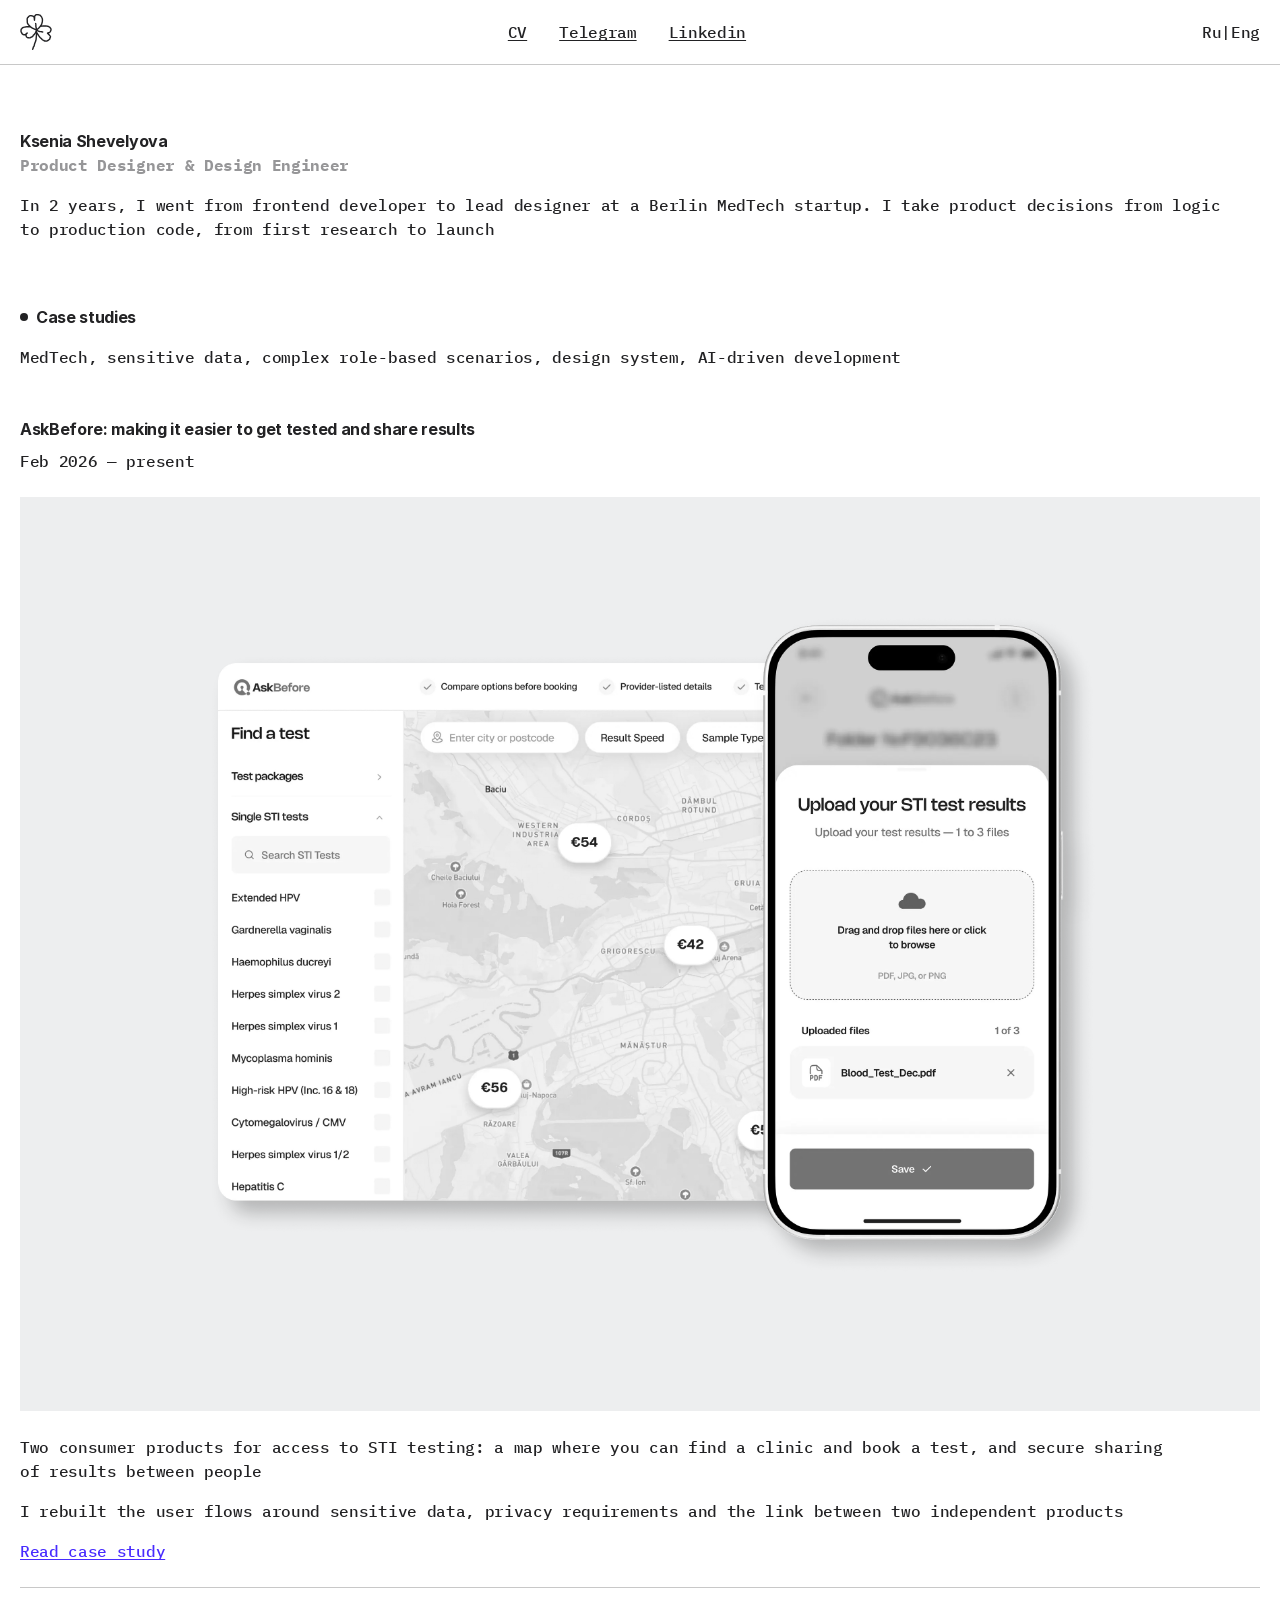
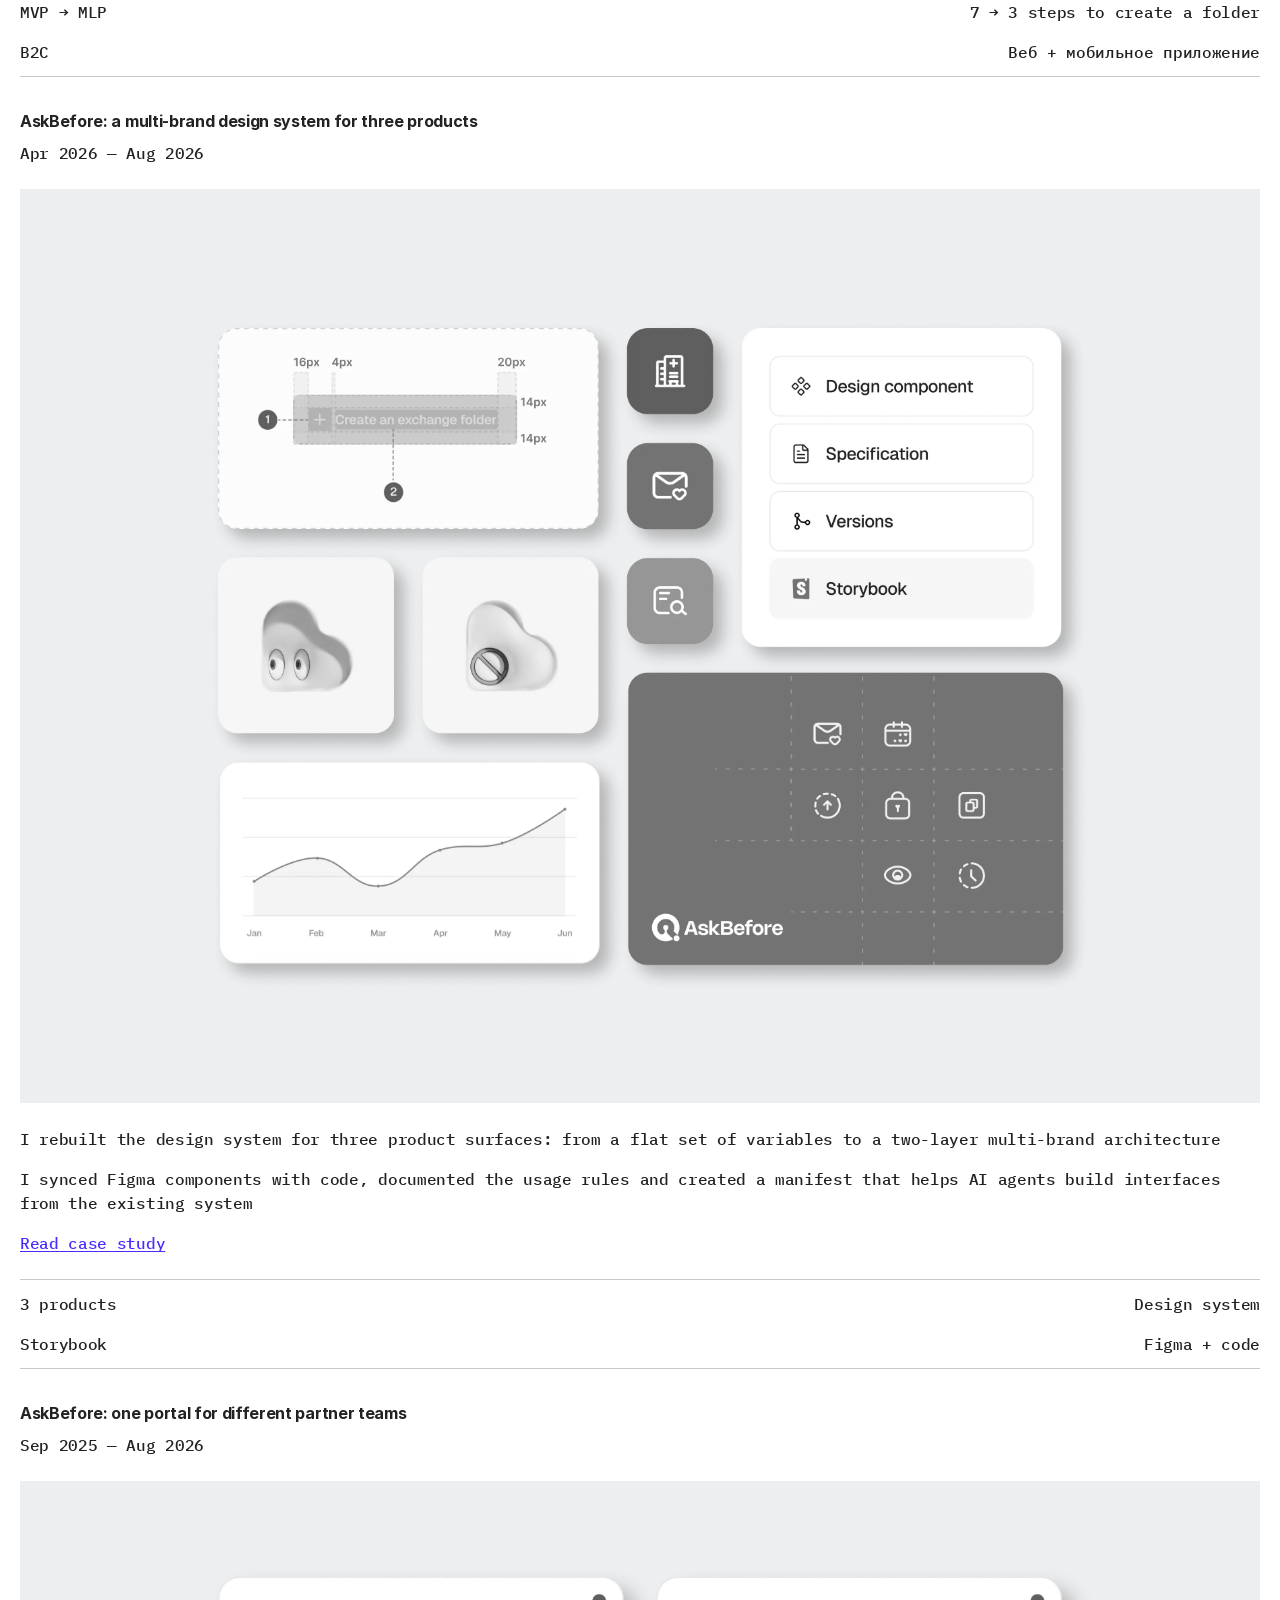
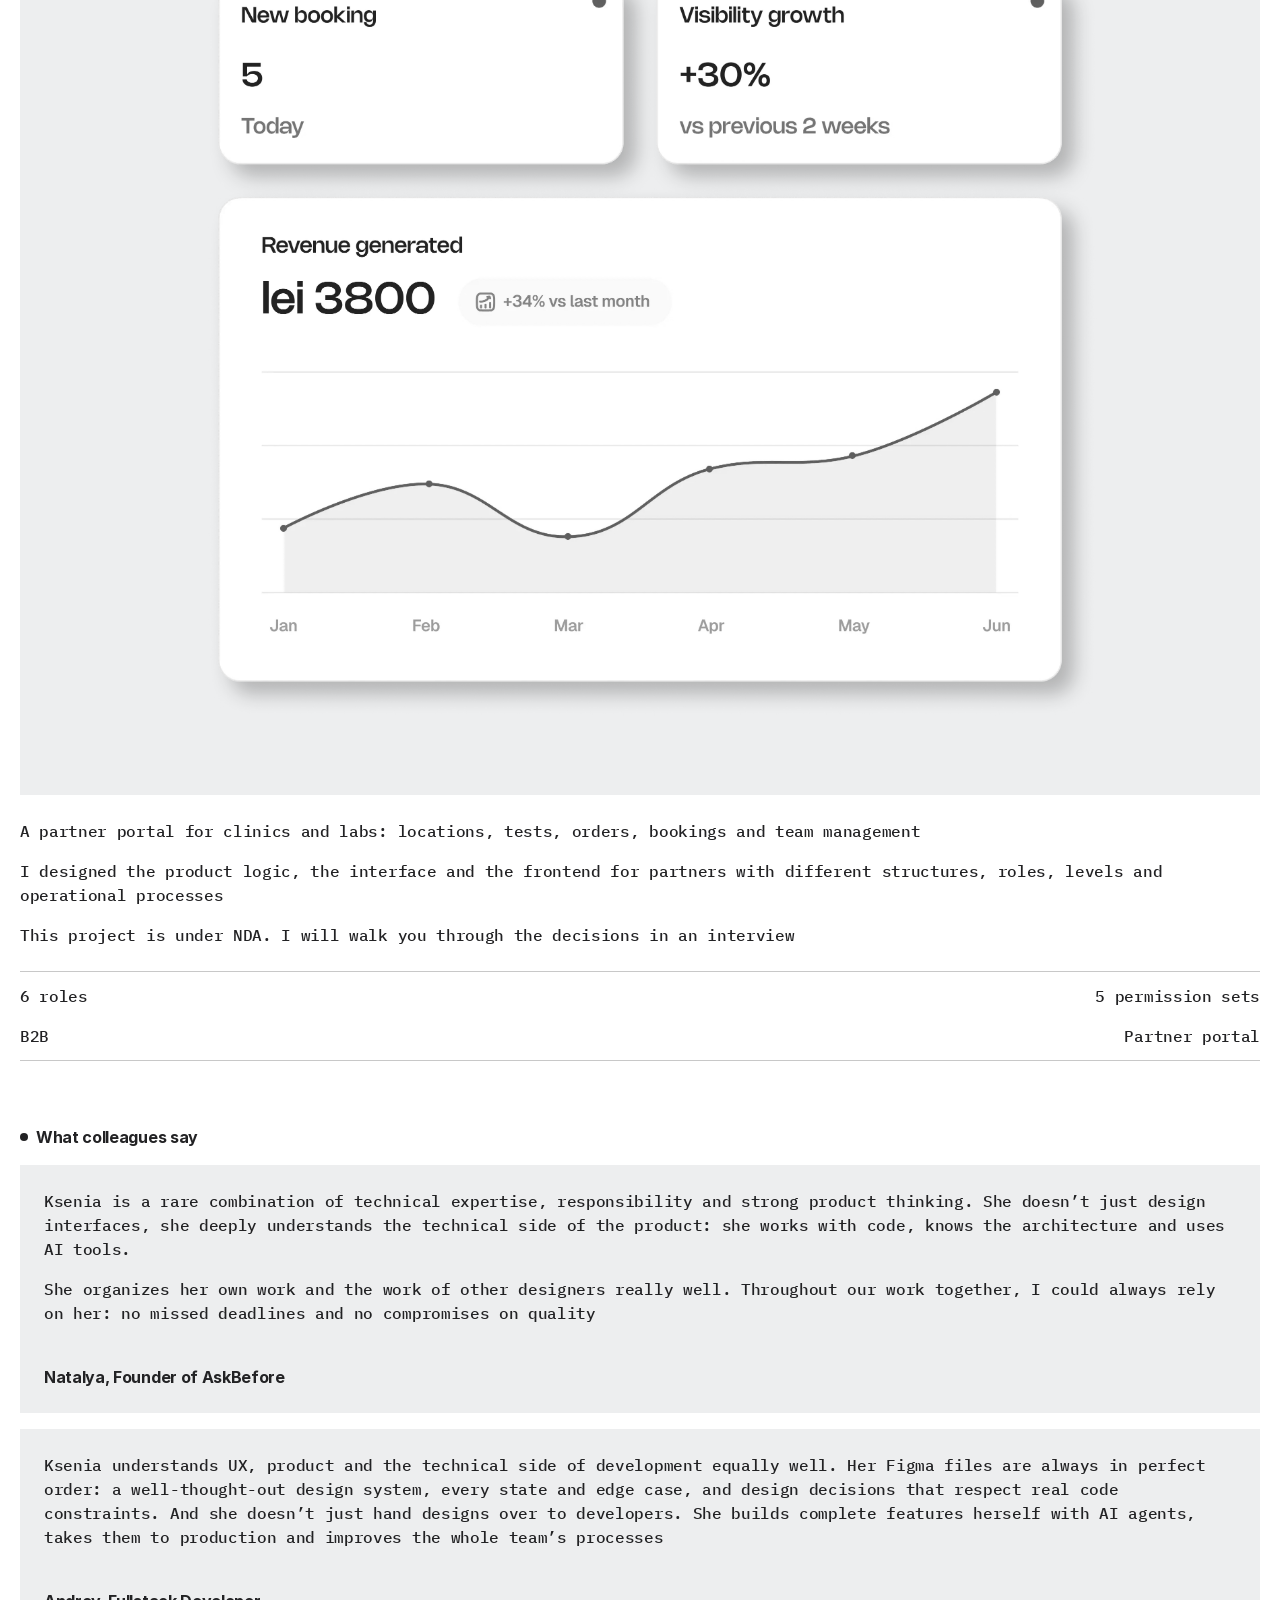
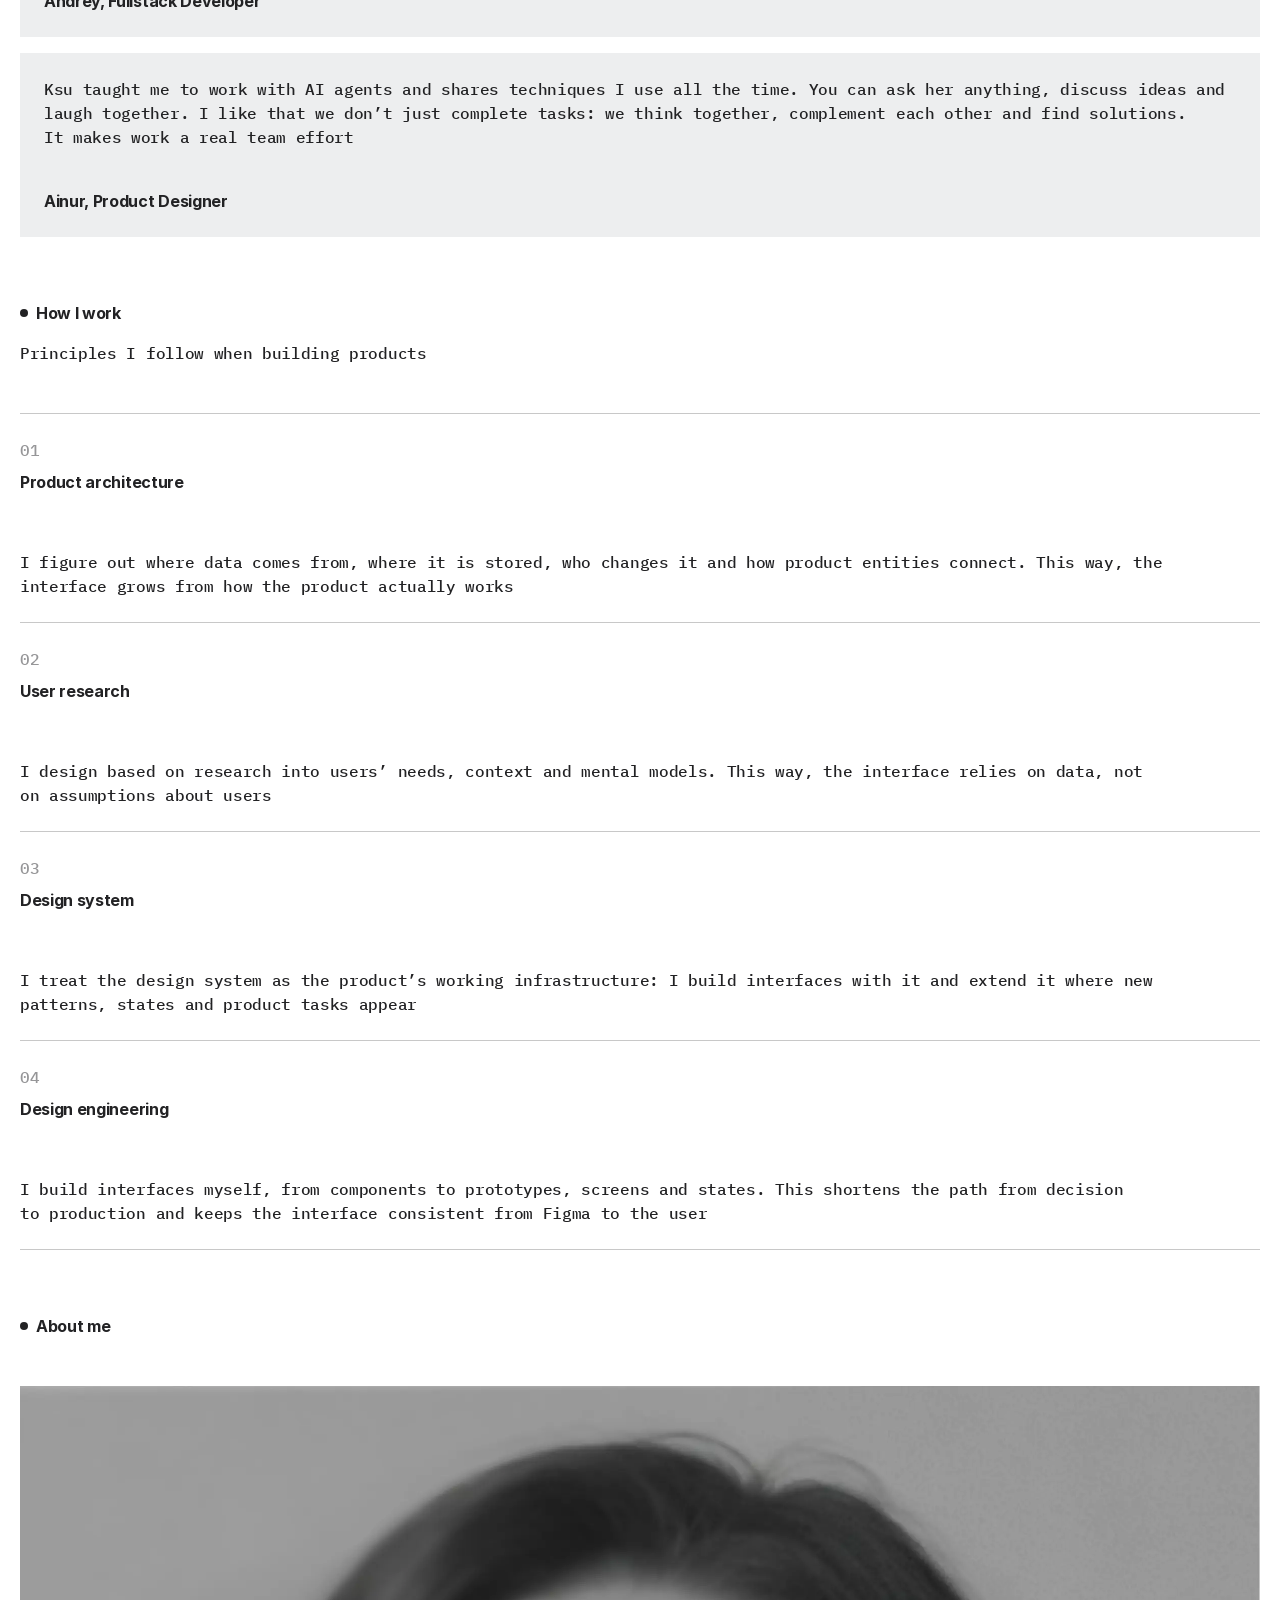
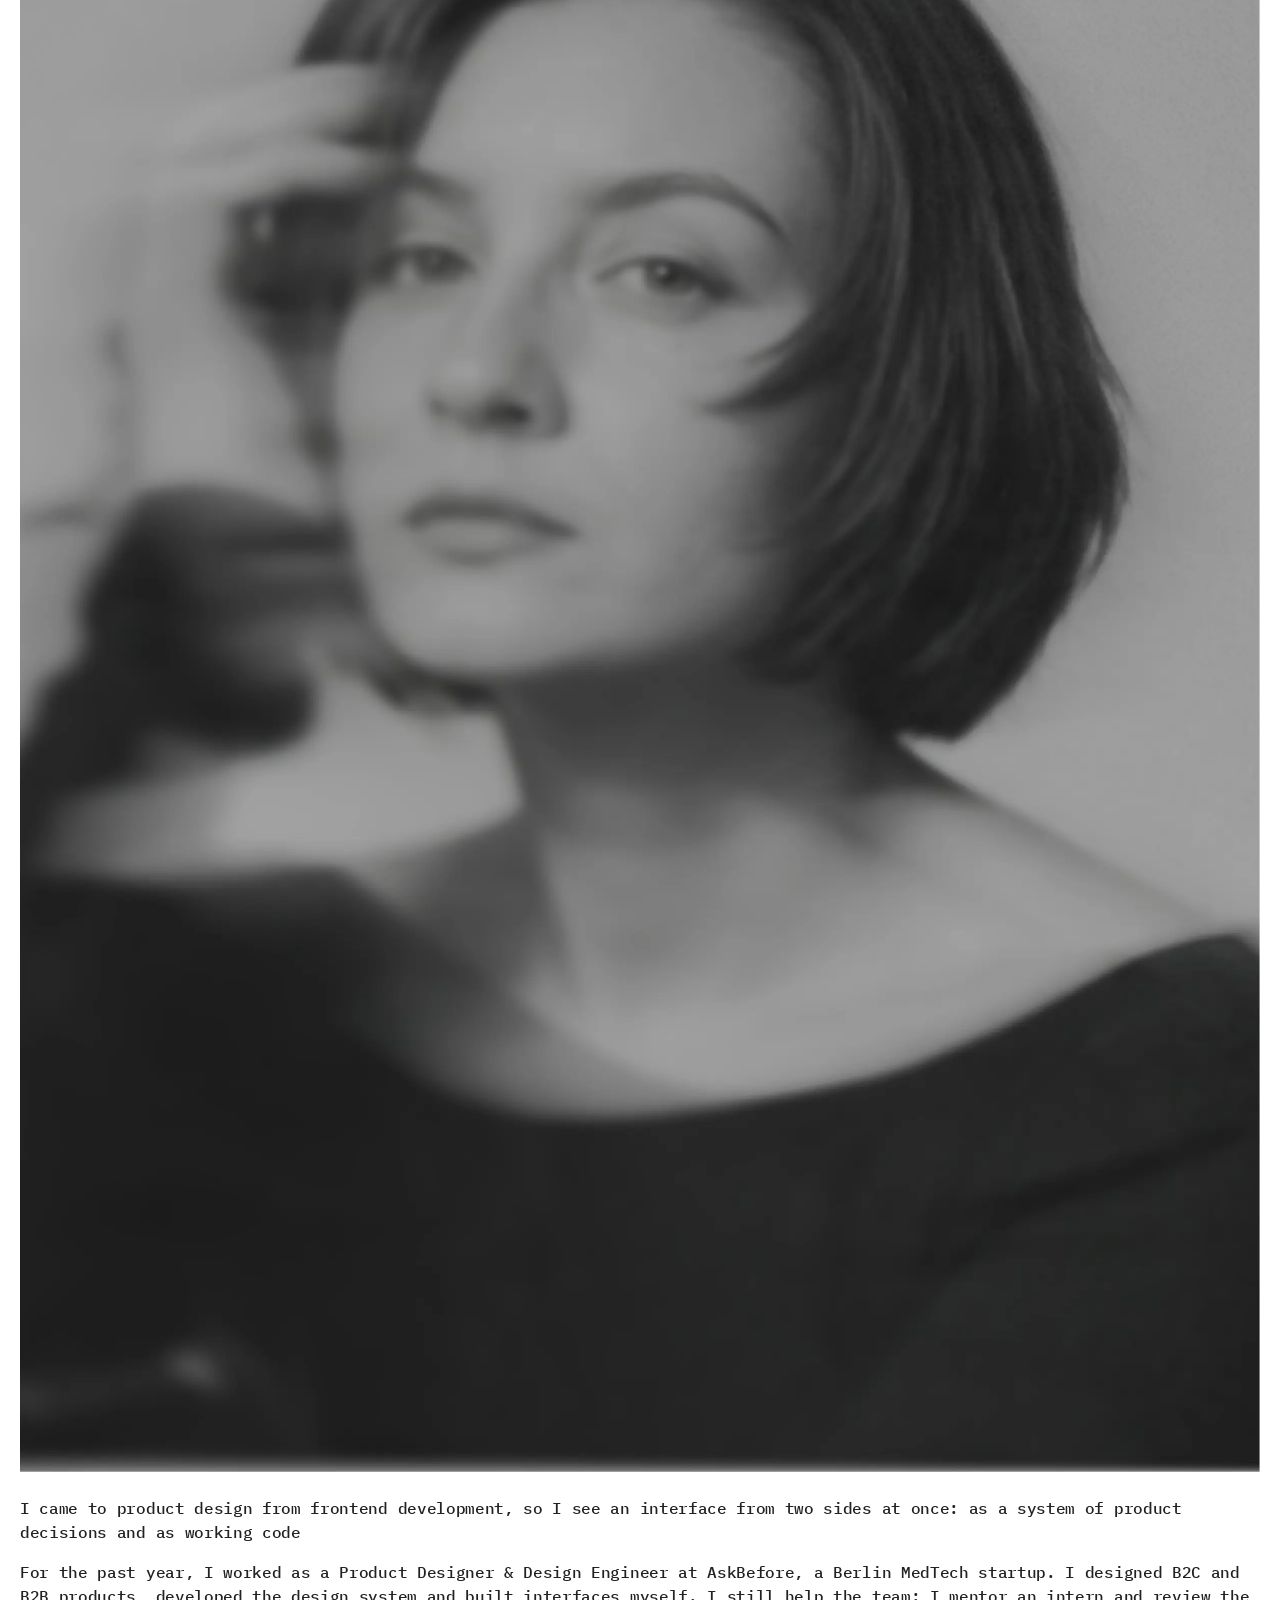
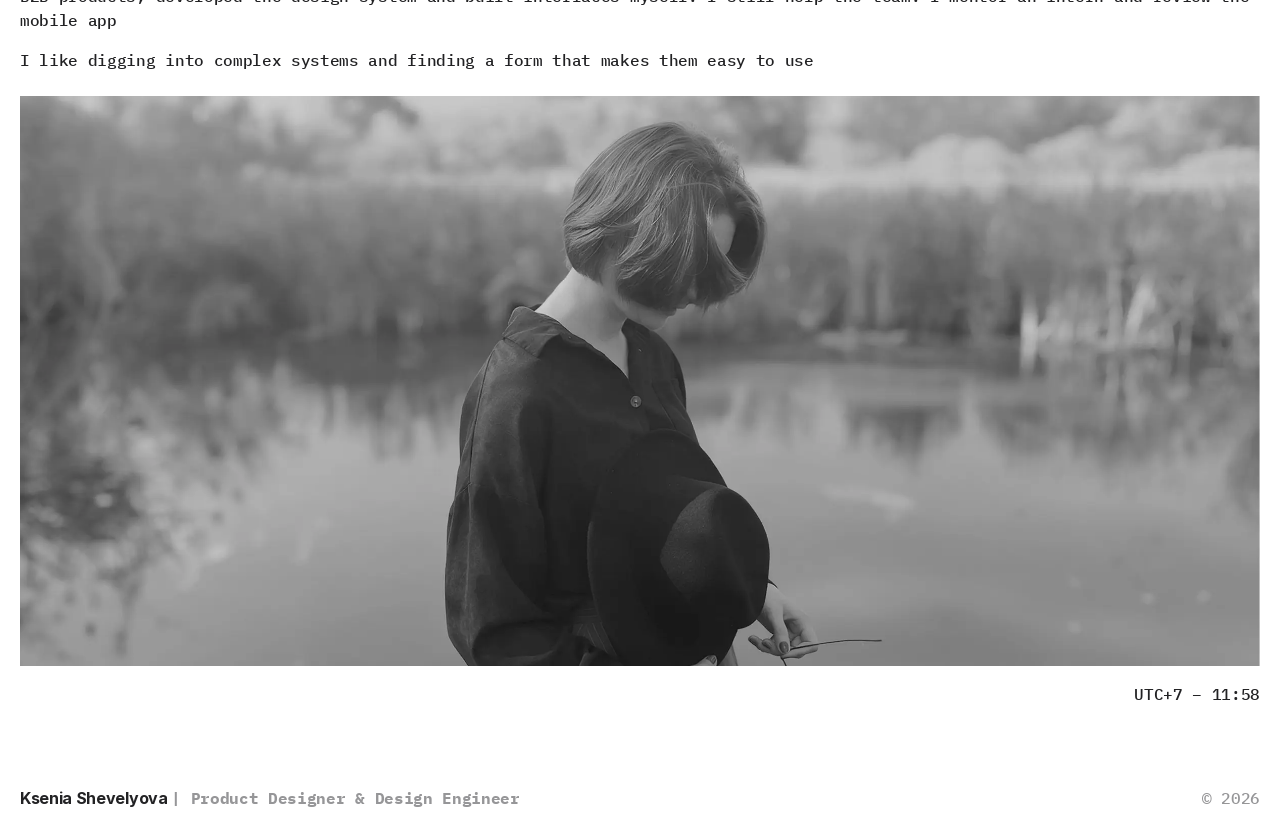
==== en/index.html @ d1203e71 "Clarify the exchange problem intro and update homepage titles and HMW figure. Co-authored-by: Cursor" ====
<!DOCTYPE html>
<html lang="en">
  <head>
    <meta charset="UTF-8" />
    <meta name="viewport" content="width=device-width, initial-scale=1.0" />
    <title>Ksenia Shevelyova — Product Designer</title>
    <meta
      name="description"
      content="Portfolio of Ksenia Shevelyova, Product Designer. MedTech, design systems, AI-driven development."
    />
    <link rel="alternate" hreflang="ru" href="https://eslichtne.github.io/portfolio/" />
    <link rel="alternate" hreflang="en" href="https://eslichtne.github.io/portfolio/en/" />
    <link rel="icon" href="../assets/favicon.ico" sizes="any" />
    <link rel="icon" href="../assets/favicon.svg" type="image/svg+xml" />
    <link rel="apple-touch-icon" href="../assets/apple-touch-icon.png" />
    <link
      rel="icon"
      href="../assets/icon-512.png"
      type="image/png"
      sizes="512x512"
    />
    <link
      rel="preload"
      href="../assets/fonts/ibm-medium.woff2"
      as="font"
      type="font/woff2"
      crossorigin
    />
    <link rel="stylesheet" href="../css/tokens.css" />
    <link rel="stylesheet" href="../css/reset.css" />
    <link rel="stylesheet" href="../css/typography.css" />
    <link rel="stylesheet" href="../css/main.css" />
    <!-- Microsoft Clarity -->
    <script type="text/javascript">
        (function(c,l,a,r,i,t,y){
            c[a]=c[a]||function(){(c[a].q=c[a].q||[]).push(arguments)};
            t=l.createElement(r);t.async=1;t.src="https://www.clarity.ms/tag/"+i;
            y=l.getElementsByTagName(r)[0];y.parentNode.insertBefore(t,y);
        })(window, document, "clarity", "script", "yzztn9lsdh");
    </script>
  </head>
  <body>
    <div class="page">
      <header class="header">
        <div class="limiter header__inner">
          <div class="header__brand">
            <a class="header__logo" href="./" aria-label="Home">
              <img src="../assets/images/logo.svg" width="32" height="40" alt="" />
            </a>
          </div>

          <nav class="header__nav" aria-label="Main navigation">
            <div class="header__links">
              <a class="link header__link" href="https://drive.google.com/file/d/1RFMoS6AXFGiBTUzmuPV4A-A30SHjbNmi/view?usp=sharing" target="_blank" rel="noopener noreferrer">CV</a>
              <a class="link header__link" href="https://t.me/EsLichtne" target="_blank" rel="noopener noreferrer">Telegram</a>
              <a class="link header__link" href="https://www.linkedin.com/in/eslichtne/" target="_blank" rel="noopener noreferrer">Linkedin</a>
            </div>
            <p class="text header__lang" aria-label="Language">
              <a href="../" hreflang="ru" lang="ru">Ru</a>|<span aria-current="true">Eng</span>
            </p>
          </nav>
        </div>
      </header>

      <div class="main">
        <main class="main__content">
          <section class="intro" aria-label="Introduction">
            <div class="intro__identity">
              <h1 class="heading intro__name">Ksenia Shevelyova</h1>
              <p class="subheading intro__role">
                Product Designer &amp;&nbsp;Design Engineer
              </p>
            </div>
            <p class="text intro__summary">
              In&nbsp;2&nbsp;years, I&nbsp;went from frontend developer
              to&nbsp;lead designer at&nbsp;a&nbsp;Berlin MedTech startup.
              I&nbsp;take product decisions from logic to&nbsp;production
              code, from first research to&nbsp;launch
            </p>
          </section>

          <section class="section" aria-labelledby="cases-heading">
            <div class="section-heading">
              <div class="section-heading__title">
                <span class="section-heading__dot" aria-hidden="true"></span>
                <h2 class="heading section-heading__label" id="cases-heading">
                  Case studies
                </h2>
              </div>
              <p class="text section-heading__desc">
                MedTech, sensitive data, complex role-based scenarios,
                design system, AI&#8209;driven development
              </p>
            </div>

            <div class="cases__list">
              <article class="case" data-case>
                <div class="case__heading">
                  <h3 class="heading case__title">
                    AskBefore: making it easier to&nbsp;get tested
                    and&nbsp;share results
                  </h3>
                  <p class="text case__date">Feb&nbsp;2026&nbsp;— present</p>
                </div>

                <div class="case__content">
                  <div class="case__description">
                    <p class="text">
                      Two consumer products for&nbsp;access to&nbsp;STI
                      testing: a&nbsp;map where you can find a&nbsp;clinic
                      and book a&nbsp;test, and secure sharing of&nbsp;results
                      between people
                    </p>
                    <p class="text">
                      I&nbsp;rebuilt the user flows around sensitive data,
                      privacy requirements and the link between two
                      independent products
                    </p>
                  </div>
                  <a class="link case__more" href="cases/b2c"
                    >Read case study</a
                  >
                </div>

                <a
                  class="case__cover"
                  data-case-cover
                  href="cases/b2c"
                  aria-label="AskBefore: making it easier to get tested and share results"
                >
                  <img
                    src="../assets/images/cases/b2c/cover.webp"
                    alt="Covers of AskBefore consumer products: clinic map and results sharing"
                    width="923"
                    height="680"
                  />
                </a>

                <div class="case__meta">
                  <p class="text">MVP →&nbsp;MLP</p>
                  <p class="text">7&nbsp;→&nbsp;3 steps to create a folder</p>
                  <div class="case__meta-end">
                    <p class="text">B2C</p>
                    <p class="text">Веб + мобильное приложение</p>
                  </div>
                </div>
              </article>

              <article class="case" data-case>
                <div class="case__heading">
                  <h3 class="heading case__title">
                    AskBefore: a&nbsp;multi-brand design system for&nbsp;three
                    products
                  </h3>
                  <p class="text case__date">Apr&nbsp;2026&nbsp;— Aug&nbsp;2026</p>
                </div>

                <div class="case__content">
                  <div class="case__description">
                    <p class="text">
                      I&nbsp;rebuilt the design system for&nbsp;three product
                      surfaces: from a&nbsp;flat set of&nbsp;variables
                      to&nbsp;a&nbsp;two-layer multi-brand architecture
                    </p>
                    <p class="text">
                      I&nbsp;synced Figma components with code, documented
                      the usage rules and created a&nbsp;manifest that helps
                      AI agents build interfaces from the existing system
                    </p>
                  </div>
                  <a class="link case__more" href="cases/ds"
                    >Read case study</a
                  >
                </div>

                <a
                  class="case__cover"
                  data-case-cover
                  href="cases/ds"
                  aria-label="AskBefore: a multi-brand design system for three products"
                >
                  <img
                    src="../assets/images/cases/ds/cover.webp"
                    alt="Collage of components from the AskBefore multi-brand design system"
                    width="923"
                    height="680"
                  />
                </a>

                <div class="case__meta">
                  <p class="text">3&nbsp;products</p>
                  <p class="text">Design system</p>
                  <div class="case__meta-end">
                    <p class="text">Storybook</p>
                    <p class="text">Figma + code</p>
                  </div>
                </div>
              </article>

              <article class="case" data-case>
                <div class="case__heading">
                  <h3 class="heading case__title">
                    AskBefore: one portal for&nbsp;different partner teams
                  </h3>
                  <p class="text case__date">Sep&nbsp;2025&nbsp;— Aug&nbsp;2026</p>
                </div>

                <div class="case__content">
                  <div class="case__description">
                    <p class="text">
                      A&nbsp;partner portal for&nbsp;clinics and labs:
                      locations, tests, orders, bookings and team management
                    </p>
                    <p class="text">
                      I&nbsp;designed the product logic, the interface
                      and the frontend for&nbsp;partners with different
                      structures, roles, levels and operational processes
                    </p>
                    <p class="text">
                      This project is under NDA. I&nbsp;will walk you through
                      the decisions in&nbsp;an&nbsp;interview
                    </p>
                  </div>
                </div>

                <div class="case__cover case__cover--static" data-case-cover>
                  <img
                    src="../assets/images/cases/b2b/cover.webp"
                    alt="AskBefore partner portal interfaces"
                    width="923"
                    height="680"
                  />
                </div>

                <div class="case__meta">
                  <p class="text">6&nbsp;roles</p>
                  <p class="text">5&nbsp;permission sets</p>
                  <div class="case__meta-end">
                    <p class="text">B2B</p>
                    <p class="text">Partner portal</p>
                  </div>
                </div>
              </article>
            </div>
          </section>

          <section class="section" aria-labelledby="testimonials-heading">
            <div class="testimonials">
              <div class="section-heading__title--solo testimonials__title">
                <span class="section-heading__dot" aria-hidden="true"></span>
                <h2
                  class="heading section-heading__label"
                  id="testimonials-heading"
                >
                  What colleagues say
                </h2>
              </div>

              <div class="testimonials__list">
                <blockquote class="testimonial">
                  <div class="testimonial__quotes">
                    <p class="text">
                      Ksenia is&nbsp;a&nbsp;rare combination of&nbsp;technical
                      expertise, responsibility and strong product thinking.
                      She doesn’t just design interfaces, she deeply
                      understands the technical side of&nbsp;the product:
                      she works with code, knows the architecture and uses
                      AI tools.
                    </p>
                    <p class="text">
                      She organizes her own work and the work of&nbsp;other
                      designers really well. Throughout our work together,
                      I&nbsp;could always rely on&nbsp;her: no&nbsp;missed
                      deadlines and no&nbsp;compromises on&nbsp;quality
                    </p>
                  </div>
                  <footer class="heading testimonial__author">
                    Natalya, Founder of&nbsp;AskBefore
                  </footer>
                </blockquote>

                <blockquote class="testimonial">
                  <p class="text testimonial__quote">
                    Ksenia understands UX, product and the technical side
                    of&nbsp;development equally well. Her Figma files are always
                    in&nbsp;perfect order: a&nbsp;well-thought-out design
                    system, every state and edge case, and design decisions
                    that respect real code constraints. And she doesn’t just
                    hand designs over to&nbsp;developers. She builds complete
                    features herself with AI agents, takes them
                    to&nbsp;production and improves the whole team’s processes
                  </p>
                  <footer class="heading testimonial__author">
                    Andrey, Fullstack Developer
                  </footer>
                </blockquote>

                <blockquote class="testimonial">
                  <p class="text testimonial__quote">
                    Ksu taught me to&nbsp;work with AI agents and shares
                    techniques I&nbsp;use all the time. You can ask her
                    anything, discuss ideas and laugh together. I&nbsp;like
                    that we&nbsp;don’t just complete tasks: we&nbsp;think
                    together, complement each other and find solutions.
                    It&nbsp;makes work a&nbsp;real team effort
                  </p>
                  <footer class="heading testimonial__author">
                    Ainur, Product Designer
                  </footer>
                </blockquote>
              </div>
            </div>
          </section>

          <section class="section" aria-labelledby="principles-heading">
            <div class="section-heading">
              <div class="section-heading__title">
                <span class="section-heading__dot" aria-hidden="true"></span>
                <h2
                  class="heading section-heading__label"
                  id="principles-heading"
                >
                  How I&nbsp;work
                </h2>
              </div>
              <p class="text section-heading__desc">
                Principles I&nbsp;follow when building products
              </p>
            </div>

            <div class="principles__grid">
              <article class="principle principle--architecture">
                <div class="principle__header">
                  <p class="text principle__index">01</p>
                  <h3 class="heading principle__title">Product architecture</h3>
                </div>
                <p class="text principle__text">
                  I&nbsp;figure out where data comes from, where it&nbsp;is
                  stored, who changes it and how product entities connect.
                  This way, the interface grows from how the product
                  actually works
                </p>
              </article>

              <article class="principle principle--user-research">
                <div class="principle__header">
                  <p class="text principle__index">02</p>
                  <h3 class="heading principle__title">User research</h3>
                </div>
                <p class="text principle__text">
                  I&nbsp;design based on&nbsp;research into users’ needs,
                  context and mental models. This way, the interface relies
                  on&nbsp;data, not on&nbsp;assumptions about users
                </p>
              </article>

              <article class="principle principle--design-system">
                <div class="principle__header">
                  <p class="text principle__index">03</p>
                  <h3 class="heading principle__title">Design system</h3>
                </div>
                <p class="text principle__text">
                  I&nbsp;treat the design system as&nbsp;the product’s working
                  infrastructure: I&nbsp;build interfaces with&nbsp;it
                  and extend it&nbsp;where new patterns, states and product
                  tasks appear
                </p>
              </article>

              <article class="principle principle--engineering">
                <div class="principle__header">
                  <p class="text principle__index">04</p>
                  <h3 class="heading principle__title">Design engineering</h3>
                </div>
                <p class="text principle__text">
                  I&nbsp;build interfaces myself, from components
                  to&nbsp;prototypes, screens and states. This shortens
                  the path from decision to&nbsp;production and keeps
                  the interface consistent from Figma to&nbsp;the user
                </p>
              </article>
            </div>
          </section>

          <section class="section" aria-labelledby="about-heading">
            <div class="section-heading__title--solo">
              <span class="section-heading__dot" aria-hidden="true"></span>
              <h2 class="heading section-heading__label" id="about-heading">
                About me
              </h2>
            </div>

            <div class="about__layout">
              <div class="about__photo-portrait">
                <img
                  src="../assets/images/photo-1.webp"
                  alt="Portrait of Ksenia Shevelyova"
                  width="456"
                  height="620"
                />
              </div>

              <div class="about__bio">
                <p class="text">
                  I&nbsp;came to&nbsp;product design from frontend
                  development, so&nbsp;I&nbsp;see an&nbsp;interface from two
                  sides at&nbsp;once: as&nbsp;a&nbsp;system of&nbsp;product
                  decisions and as&nbsp;working code
                </p>
                <p class="text">
                  For the past year, I&nbsp;worked as&nbsp;a&nbsp;Product
                  Designer &amp; Design Engineer at&nbsp;AskBefore,
                  a&nbsp;Berlin MedTech startup. I&nbsp;designed B2C and B2B
                  products, developed the design system and built interfaces
                  myself. I&nbsp;still help the team: I&nbsp;mentor an&nbsp;intern
                  and review the mobile app
                </p>
                <p class="text">
                  I&nbsp;like digging into complex systems and finding a&nbsp;form
                  that makes them easy to&nbsp;use
                </p>
              </div>

              <div class="about__aside">
                <div class="about__photo-landscape">
                  <img
                    src="../assets/images/photo-2.webp"
                    alt="Landscape: water and trees"
                    width="452"
                    height="208"
                  />
                </div>
                <p class="text about__time" data-local-time>
                  UTC+7 – <span data-local-time-value>--</span>
                </p>
              </div>
            </div>
          </section>
        </main>

        <footer class="footer">
          <p class="heading footer__credit">
            Ksenia Shevelyova
            <span class="subheading footer__role"
              >| Product Designer &amp;&nbsp;Design Engineer</span
            >
          </p>
          <p class="text footer__copy">© 2026</p>
        </footer>
      </div>
    </div>

    <script src="../js/main.js"></script>
  </body>
</html>
---- css/tokens.css ----
:root {
  /* Colors */
  --bg-0: #ffffff;
  --bg-100: #edeeef;
  --border: #c8c8c8;
  --fg-text: #222224;
  --fg-subtext: #969698;
  --fg-primary: #482cff;

  /* Font families */
  --font-sans: "Inter", -apple-system, BlinkMacSystemFont, "Segoe UI",
    "Helvetica Neue", sans-serif;
  --font-mono: "IBM Plex Mono", ui-monospace, monospace;

  /* Layout */
  --page-max: 1920px;
  --page-pad: 24px;
  --grid-gap: 16px;
  --section-gap: 96px;
  --block-gap: 48px;
  --page-stack-gap: 80px;
  --header-height: 65px;
}
---- css/typography.css ----
@font-face {
  font-family: "IBM Plex Mono";
  font-weight: 500;
  font-style: normal;
  font-display: swap;
  src: url("../assets/fonts/ibm-medium.woff2") format("woff2");
}

@font-face {
  font-family: "IBM Plex Mono";
  font-weight: 700;
  font-style: normal;
  font-display: swap;
  src: url("../assets/fonts/ibm-bold.woff2") format("woff2");
}

@font-face {
  font-family: "Inter";
  font-weight: 700;
  font-style: normal;
  font-display: swap;
  src: url("../assets/fonts/inter-bold.woff2") format("woff2");
}

/* Text styles from Figma: Typography (286:7054) */

.heading {
  font-family: var(--font-sans);
  font-weight: 700;
  font-size: 16px;
  line-height: 24px;
  letter-spacing: -0.02em;
  text-wrap: balance;
}

.subheading {
  font-family: var(--font-mono);
  font-weight: 700;
  font-size: 16px;
  line-height: 24px;
  letter-spacing: -0.02em;
  text-wrap: balance;
}

.text {
  font-family: var(--font-mono);
  font-weight: 500;
  font-size: 16px;
  line-height: 24px;
  letter-spacing: -0.02em;
  text-wrap: pretty;
}

.link {
  font-family: var(--font-mono);
  font-weight: 500;
  font-size: 16px;
  line-height: 24px;
  letter-spacing: -0.02em;
  text-decoration: underline;
  text-underline-position: from-font;
  text-decoration-skip-ink: none;
  text-wrap: pretty;
}

.number {
  font-family: var(--font-sans);
  font-weight: 700;
  font-size: 48px;
  line-height: 56px;
  letter-spacing: -0.02em;
  text-wrap: balance;
}
---- css/main.css ----
body {
  font-family: var(--font-mono);
  font-weight: 500;
  font-size: 16px;
  line-height: 24px;
  letter-spacing: -0.02em;
  color: var(--fg-text);
  background: var(--bg-0);
}

.page {
  display: flex;
  flex-direction: column;
  align-items: center;
  gap: var(--page-stack-gap);
  overflow: clip;
  min-width: 1336px;
  padding-top: calc(var(--header-height) + var(--page-stack-gap));
}

.limiter {
  display: grid;
  grid-template-columns: repeat(3, minmax(0, 1fr));
  column-gap: var(--grid-gap);
  row-gap: var(--grid-gap);
  width: 100%;
  max-width: var(--page-max);
  min-width: 0;
  margin-inline: auto;
  padding-inline: var(--page-pad);
}

/* —— Header —— */

.header {
  position: fixed;
  top: 0;
  left: 0;
  z-index: 100;
  width: 100%;
  background: var(--bg-0);
  border-bottom: 1px solid var(--border);
}

.header__inner {
  padding-block: 12px;
  align-items: start;
}

.header__brand {
  display: flex;
  align-items: center;
  grid-column: 1;
}

.header__logo {
  width: 32px;
  height: 40px;
}

.header__logo img {
  width: 32px;
  height: 40px;
}

.header__nav {
  grid-column: 2 / span 2;
  display: flex;
  align-items: center;
  justify-content: space-between;
  height: 40px;
}

.header__links {
  display: flex;
  align-items: center;
  gap: 144px;
}

.header__lang {
  white-space: nowrap;
}

.link:hover,
.header__logo:hover,
.header__lang a:hover,
.case-toc__item:hover {
  opacity: 0.7;
}

/* —— Main —— */

.main {
  display: flex;
  flex-direction: column;
  align-items: center;
  width: 100%;
  max-width: var(--page-max);
  gap: var(--section-gap);
}

.main__content {
  display: flex;
  flex-direction: column;
  align-items: center;
  width: 100%;
  gap: var(--section-gap);
  padding-inline: var(--page-pad);
}

.section {
  display: flex;
  flex-direction: column;
  width: 100%;
  gap: var(--block-gap);
}

/* —— Intro —— */

.intro {
  display: grid;
  grid-template-columns: repeat(3, minmax(0, 1fr));
  column-gap: var(--grid-gap);
  width: 100%;
}

.intro__identity {
  display: flex;
  flex-direction: column;
  grid-column: 1;
}

.intro__role {
  color: var(--fg-subtext);
}

.intro__summary {
  grid-column: 2 / span 2;
}

/* —— Section headings —— */

.section-heading {
  display: grid;
  grid-template-columns: repeat(3, minmax(0, 1fr));
  column-gap: var(--grid-gap);
  width: 100%;
  align-items: start;
}

.section-heading__title {
  display: flex;
  align-items: center;
  gap: 8px;
  grid-column: 1;
}

.section-heading__title--solo {
  display: flex;
  align-items: center;
  gap: 8px;
}

.section-heading__dot {
  flex-shrink: 0;
  width: 8px;
  height: 8px;
  border-radius: 9999px;
  background: var(--fg-text);
}

.section-heading__label {
  white-space: nowrap;
}

.section-heading__desc {
  grid-column: 2 / span 2;
}

/* —— Cases —— */

.cases__list {
  display: flex;
  flex-direction: column;
  gap: var(--grid-gap);
  width: 100%;
}

.case {
  position: relative;
  display: grid;
  grid-template-columns: repeat(3, minmax(0, 1fr));
  grid-template-rows: auto auto auto;
  column-gap: var(--grid-gap);
  row-gap: var(--grid-gap);
  width: 100%;
}

.case__heading {
  grid-column: 2 / span 2;
  grid-row: 1;
  display: flex;
  align-items: center;
  justify-content: space-between;
  gap: var(--grid-gap);
  white-space: nowrap;
}

.case__date {
  flex-shrink: 0;
}

.case__content {
  grid-column: 1;
  grid-row: 2;
  display: flex;
  flex-direction: column;
  gap: 32px;
  align-self: start;
  position: sticky;
  top: calc(var(--header-height) + 24px);
  margin-bottom: 66px;
}

.case__description {
  display: flex;
  flex-direction: column;
  gap: var(--grid-gap);
}

.case__more {
  color: var(--fg-primary);
  align-self: start;
}

.case__cover {
  grid-column: 2 / span 2;
  grid-row: 2;
  position: relative;
  aspect-ratio: 922.67 / 680;
  overflow: clip;
  background: var(--bg-100);
}

.case__cover--static {
  cursor: default;
}

.case__cover:hover {
  opacity: 1;
}

.case__cover img {
  position: absolute;
  inset: 0;
  width: 100%;
  height: 100%;
  object-fit: cover;
  pointer-events: none;
  filter: grayscale(1);
  transition: filter 0.45s ease;
}

.case__cover:hover img,
.case.is-in-view .case__cover img {
  filter: grayscale(0);
}

.case__meta {
  grid-column: 1 / span 3;
  grid-row: 3;
  display: grid;
  grid-template-columns: repeat(3, minmax(0, 1fr));
  column-gap: var(--grid-gap);
  padding-block: 12px;
  border-top: 1px solid var(--border);
  border-bottom: 1px solid var(--border);
}

.case__meta-end {
  display: flex;
  align-items: center;
  justify-content: space-between;
  gap: var(--grid-gap);
  white-space: nowrap;
}

/* —— Principles —— */

.principles__grid {
  display: grid;
  grid-template-columns: repeat(3, minmax(0, 1fr));
  grid-template-rows: repeat(2, minmax(0, 1fr));
  width: 100%;
  height: 560px;
  overflow: clip;
  /* Lines live on the grid once (Figma center-stroke analog) */
  background-image:
    linear-gradient(
      to bottom,
      transparent calc(50% - 0.5px),
      var(--border) calc(50% - 0.5px),
      var(--border) calc(50% + 0.5px),
      transparent calc(50% + 0.5px)
    ),
    linear-gradient(
      to right,
      transparent calc(100% / 3 - 0.5px),
      var(--border) calc(100% / 3 - 0.5px),
      var(--border) calc(100% / 3 + 0.5px),
      transparent calc(100% / 3 + 0.5px)
    ),
    linear-gradient(
      to right,
      transparent calc(200% / 3 - 0.5px),
      var(--border) calc(200% / 3 - 0.5px),
      var(--border) calc(200% / 3 + 0.5px),
      transparent calc(200% / 3 + 0.5px)
    );
}

.principle {
  display: flex;
  flex-direction: column;
  gap: 56px;
  padding-block: 24px;
}

.principle__header {
  display: flex;
  flex-direction: column;
  gap: 8px;
  white-space: nowrap;
}

.principle__index {
  color: var(--fg-subtext);
}

.principle--architecture {
  grid-column: 1;
  grid-row: 1;
  padding-right: 24px;
}

.principle--user-research {
  grid-column: 3;
  grid-row: 1;
  padding-left: 24px;
}

.principle--design-system {
  grid-column: 2;
  grid-row: 2;
  padding: 24px;
}

.principle--engineering {
  grid-column: 3;
  grid-row: 2;
  padding-left: 24px;
}

/* —— Testimonials —— */

.testimonials {
  display: grid;
  grid-template-columns: repeat(3, minmax(0, 1fr));
  column-gap: var(--grid-gap);
  align-items: start;
  width: 100%;
}

.testimonials__title {
  grid-column: 1;
}

.testimonials__list {
  grid-column: 2 / span 2;
  display: grid;
  grid-template-columns: repeat(2, minmax(0, 1fr));
  gap: var(--grid-gap);
}

.testimonial {
  display: flex;
  flex-direction: column;
  gap: 40px;
  margin: 0;
  padding: 24px;
  background: var(--bg-100);
}

.testimonial__quotes {
  display: flex;
  flex-direction: column;
  gap: var(--grid-gap);
}

.testimonial__author {
  margin-top: auto;
}

/* —— About —— */

.about__layout {
  display: flex;
  align-items: stretch;
  gap: var(--grid-gap);
  width: 100%;
  overflow: clip;
}

.about__photo-portrait {
  position: relative;
  flex: 1 0 0;
  min-width: 0;
  aspect-ratio: 456 / 620;
}

.about__photo-portrait img {
  position: absolute;
  inset: 0;
  width: 100%;
  height: 100%;
  object-fit: cover;
  object-position: bottom;
  pointer-events: none;
}

.about__bio {
  display: flex;
  flex: 1 0 0;
  min-width: 0;
  flex-direction: column;
  justify-content: flex-end;
  gap: var(--grid-gap);
  align-self: stretch;
}

.about__aside {
  display: flex;
  flex: 1 0 0;
  min-width: 0;
  flex-direction: column;
  gap: var(--grid-gap);
}

.about__photo-landscape {
  position: relative;
  width: 100%;
  aspect-ratio: 452 / 208;
}

.about__photo-landscape img {
  position: absolute;
  inset: 0;
  width: 100%;
  height: 100%;
  object-fit: cover;
  object-position: bottom;
  pointer-events: none;
}

.about__time {
  width: 100%;
  text-align: right;
}

/* —— Footer —— */

.footer {
  display: flex;
  align-items: center;
  justify-content: space-between;
  width: 100%;
  max-width: var(--page-max);
  padding: var(--page-pad);
  white-space: nowrap;
}

.footer__role {
  color: var(--fg-subtext);
}

.footer__copy {
  color: var(--fg-subtext);
  text-align: right;
}

/* —— Case page —— */

.case-page {
  gap: 40px;
}

.case-main {
  display: flex;
  flex-direction: column;
  gap: 64px;
  width: 100%;
}

.case-hero {
  display: flex;
  flex-direction: column;
  gap: 24px;
  width: 100%;
}

.case-hero__heading {
  display: flex;
  align-items: flex-start;
  justify-content: space-between;
  gap: var(--grid-gap);
  width: 100%;
}

.case-hero__title {
  max-width: 923px;
}

.case-hero__date {
  flex-shrink: 0;
  white-space: nowrap;
}

.case-hero__cover {
  position: relative;
  width: 100%;
  aspect-ratio: 1392 / 840;
  overflow: clip;
  background: var(--bg-100);
}

.case-hero__cover img {
  position: absolute;
  inset: 0;
  width: 100%;
  height: 100%;
  object-fit: cover;
  pointer-events: none;
}

.case-hero__meta {
  display: grid;
  grid-template-columns: repeat(3, minmax(0, 1fr));
  column-gap: var(--grid-gap);
  width: 100%;
  padding-block: 12px;
  border-top: 1px solid var(--border);
  border-bottom: 1px solid var(--border);
}

.case-hero__meta-end {
  display: flex;
  align-items: center;
  justify-content: space-between;
  gap: var(--grid-gap);
  white-space: nowrap;
}

.case-body {
  display: grid;
  grid-template-columns: repeat(3, minmax(0, 1fr));
  column-gap: var(--grid-gap);
  width: 100%;
}

.case-toc {
  grid-column: 1;
  display: flex;
  flex-direction: column;
  align-self: start;
  position: sticky;
  top: calc(var(--header-height) + 24px);
}

.case-toc__item {
  display: flex;
  align-items: center;
  gap: 24px;
  width: 100%;
  padding-block: 8px;
}

.case-toc__num {
  flex-shrink: 0;
}

.case-toc__label {
  flex: 1 0 0;
  min-width: 0;
}

.case-toc__item.is-active .case-toc__label {
  text-decoration: underline;
  text-underline-position: from-font;
  text-decoration-skip-ink: none;
}

.case-content {
  grid-column: 2 / span 2;
  display: flex;
  flex-direction: column;
  gap: 48px;
  padding-top: 8px;
  min-width: 0;
}

.case-section {
  display: flex;
  flex-direction: column;
  gap: 24px;
  width: 100%;
  padding-bottom: 40px;
  border-bottom: 1px solid var(--border);
  scroll-margin-top: calc(var(--header-height) + 24px);
}

.case-section--last {
  padding-bottom: 0;
  border-bottom: 0;
}

.case-section__label {
  color: var(--fg-subtext);
}

.case-section__link {
  color: var(--fg-primary);
  align-self: start;
}

.case-section__body {
  display: flex;
  flex-direction: column;
  gap: 40px;
  width: 100%;
}

.case-block {
  display: flex;
  flex-direction: column;
  gap: 16px;
  width: 100%;
}

.case-block--spaced {
  gap: 40px;
}

.case-block__group {
  display: flex;
  flex-direction: column;
  gap: 16px;
  width: 100%;
}

.case-prose {
  display: flex;
  flex-direction: column;
  gap: 8px;
  width: 100%;
}

.case-cards {
  display: grid;
  grid-template-columns: repeat(2, minmax(0, 1fr));
  gap: var(--grid-gap);
  width: 100%;
}

.case-card {
  display: flex;
  flex-direction: column;
  gap: 56px;
  min-height: 256px;
  padding: 24px 24px 32px;
  background: var(--bg-100);
}

.case-card__header {
  display: flex;
  flex-direction: column;
  gap: 8px;
}

.case-card__index {
  color: var(--fg-subtext);
}

.case-figure {
  display: flex;
  flex-direction: column;
  gap: 16px;
  width: 100%;
}

.case-figure__media {
  position: relative;
  width: 100%;
  overflow: clip;
}

.case-figure__media--368 {
  aspect-ratio: 922 / 368;
}

.case-figure__media--400 {
  aspect-ratio: 922 / 400;
}

.case-figure__media--479 {
  aspect-ratio: 922 / 479;
}

.case-figure__media--496 {
  aspect-ratio: 922 / 496;
}

.case-figure__media--516 {
  aspect-ratio: 922 / 516;
}

.case-figure__media--527 {
  aspect-ratio: 922 / 527;
}

.case-figure__media--543 {
  aspect-ratio: 922 / 543;
}

.case-figure__media--559 {
  aspect-ratio: 922 / 559;
}

.case-figure__media--600 {
  aspect-ratio: 922 / 600;
}

.case-figure__media--680 {
  aspect-ratio: 922 / 680;
}

.case-figure__media--784 {
  aspect-ratio: 922 / 784;
}

.case-figure__media img {
  position: absolute;
  inset: 0;
  width: 100%;
  height: 100%;
  object-fit: cover;
  pointer-events: none;
}

.case-figure__caption {
  color: var(--fg-subtext);
}

.case-metrics {
  display: grid;
  grid-template-columns: repeat(2, minmax(0, 1fr));
  grid-template-rows: repeat(2, minmax(0, 1fr));
  gap: 1px;
  width: 100%;
  overflow: clip;
  background-color: var(--border);
}

/* Fill the empty top-right cell so the gap-line trick stays clean */
.case-metrics::before {
  content: "";
  grid-column: 2;
  grid-row: 1;
  background-color: var(--bg-0);
}

.case-metric {
  display: flex;
  flex-direction: column;
  gap: 40px;
  padding-block: 24px;
  background-color: var(--bg-0);
}

.case-metric__body {
  display: flex;
  flex-direction: column;
  gap: 16px;
  width: 100%;
}

.case-metric--primary {
  grid-column: 1;
  grid-row: 1;
  padding-right: 24px;
}

.case-metric--secondary {
  grid-column: 1;
  grid-row: 2;
  padding-right: 24px;
}

.case-metric--tertiary {
  grid-column: 2;
  grid-row: 2;
  padding-left: 24px;
}

.case-metric--quaternary {
  grid-column: 2;
  grid-row: 1;
  padding-left: 24px;
}

.case-metrics:has(.case-metric--quaternary)::before {
  content: none;
}

.case-nav {
  display: grid;
  grid-template-columns: repeat(3, minmax(0, 1fr));
  column-gap: var(--grid-gap);
  width: 100%;
  padding-top: 24px;
  border-top: 1px solid var(--border);
}

.case-nav__all {
  grid-column: 1;
}

.case-nav__next {
  grid-column: 2 / span 2;
  color: var(--fg-primary);
}

/* —— Mobile (Figma: home_480px) —— */

@media (max-width: 1335px) {
  :root {
    --page-stack-gap: 64px;
    --section-gap: 64px;
  }

  .page {
    min-width: 0;
    width: 100%;
  }

  .main__content {
    padding-inline: 20px;
  }

  .header__inner {
    display: flex;
    align-items: center;
    justify-content: space-between;
    padding-inline: 20px;
  }

  .header__nav {
    display: contents;
  }

  .header__links {
    gap: 32px;
  }

  .header__lang {
    height: 40px;
    display: flex;
    align-items: center;
  }

  .intro {
    display: flex;
    flex-direction: column;
    gap: var(--grid-gap);
  }

  .intro__identity,
  .intro__summary {
    grid-column: unset;
  }

  .section-heading {
    display: flex;
    flex-direction: column;
    gap: var(--grid-gap);
  }

  .section-heading__title,
  .section-heading__desc {
    grid-column: unset;
  }

  .cases__list {
    gap: 32px;
  }

  .case {
    display: flex;
    flex-direction: column;
    gap: 24px;
  }

  .case__heading {
    order: 1;
    flex-direction: column;
    align-items: flex-start;
    justify-content: flex-start;
    gap: 8px;
    white-space: normal;
  }

  .case__cover {
    order: 2;
    width: 100%;
  }

  .case.is-in-view .case__cover img {
    filter: grayscale(0);
  }

  .case__content {
    order: 3;
    gap: var(--grid-gap);
    position: static;
    margin-bottom: 0;
  }

  .case__meta {
    order: 4;
    grid-template-columns: repeat(2, minmax(0, 1fr));
    column-gap: var(--grid-gap);
    row-gap: var(--grid-gap);
  }

  .case__meta > p:nth-child(2) {
    text-align: right;
  }

  .case__meta-end {
    display: contents;
  }

  .case__meta-end > p:last-child {
    text-align: right;
  }

  .testimonials {
    display: flex;
    flex-direction: column;
    gap: var(--grid-gap);
  }

  .testimonials__title,
  .testimonials__list {
    grid-column: unset;
  }

  .testimonials__list {
    grid-template-columns: minmax(0, 1fr);
  }

  .principles__grid {
    display: flex;
    flex-direction: column;
    height: auto;
    background-image: none;
  }

  .principle {
    grid-column: unset;
    grid-row: unset;
    padding: 24px 24px 24px 0;
    border-top: 1px solid var(--border);
    border-bottom: 1px solid var(--border);
  }

  .principle + .principle {
    border-top: none;
  }

  .about__layout {
    flex-direction: column;
    gap: 24px;
  }

  .about__photo-portrait,
  .about__bio,
  .about__aside {
    flex: none;
    width: 100%;
  }

  .footer {
    align-items: flex-end;
    gap: 24px;
    padding: 16px 20px;
    white-space: normal;
  }

  .footer__credit {
    flex: 1 0 0;
    min-width: 0;
  }

  .footer__copy {
    flex-shrink: 0;
  }

  .case-page {
    gap: 32px;
  }

  .case-main {
    gap: 64px;
  }

  .case-hero__heading {
    flex-direction: column;
    align-items: flex-start;
    gap: 8px;
  }

  .case-hero__title {
    max-width: none;
  }

  .case-hero__date {
    white-space: normal;
  }

  .case-hero__cover {
    aspect-ratio: 440 / 320;
  }

  .case-hero__meta {
    grid-template-columns: repeat(2, minmax(0, 1fr));
    row-gap: var(--grid-gap);
  }

  .case-hero__meta > p:nth-child(2) {
    text-align: right;
  }

  .case-hero__meta-end {
    display: contents;
  }

  .case-hero__meta-end > p:last-child {
    text-align: right;
  }

  .case-body {
    display: flex;
    flex-direction: column;
    gap: 32px;
  }

  .case-toc {
    position: static;
    display: none;
  }

  .case-content {
    gap: 40px;
    padding-top: 0;
  }

  .case-section {
    scroll-margin-top: calc(var(--header-height) + 16px);
  }

  .case-cards {
    grid-template-columns: 1fr;
  }

  .case-card {
    min-height: 0;
  }

  .case-metrics {
    display: flex;
    flex-direction: column;
    gap: 0;
    background-color: transparent;
  }

  .case-metrics::before {
    content: none;
  }

  .case-metric--primary,
  .case-metric--secondary,
  .case-metric--tertiary,
  .case-metric--quaternary {
    grid-column: unset;
    grid-row: unset;
    padding-inline: 0;
    border-top: 1px solid var(--border);
    border-bottom: 1px solid var(--border);
  }

  .case-metric--secondary,
  .case-metric--tertiary,
  .case-metric--quaternary {
    border-top: none;
  }

  .case-nav {
    display: flex;
    flex-direction: column;
    gap: 16px;
  }

  .case-nav__all,
  .case-nav__next {
    grid-column: unset;
  }
}
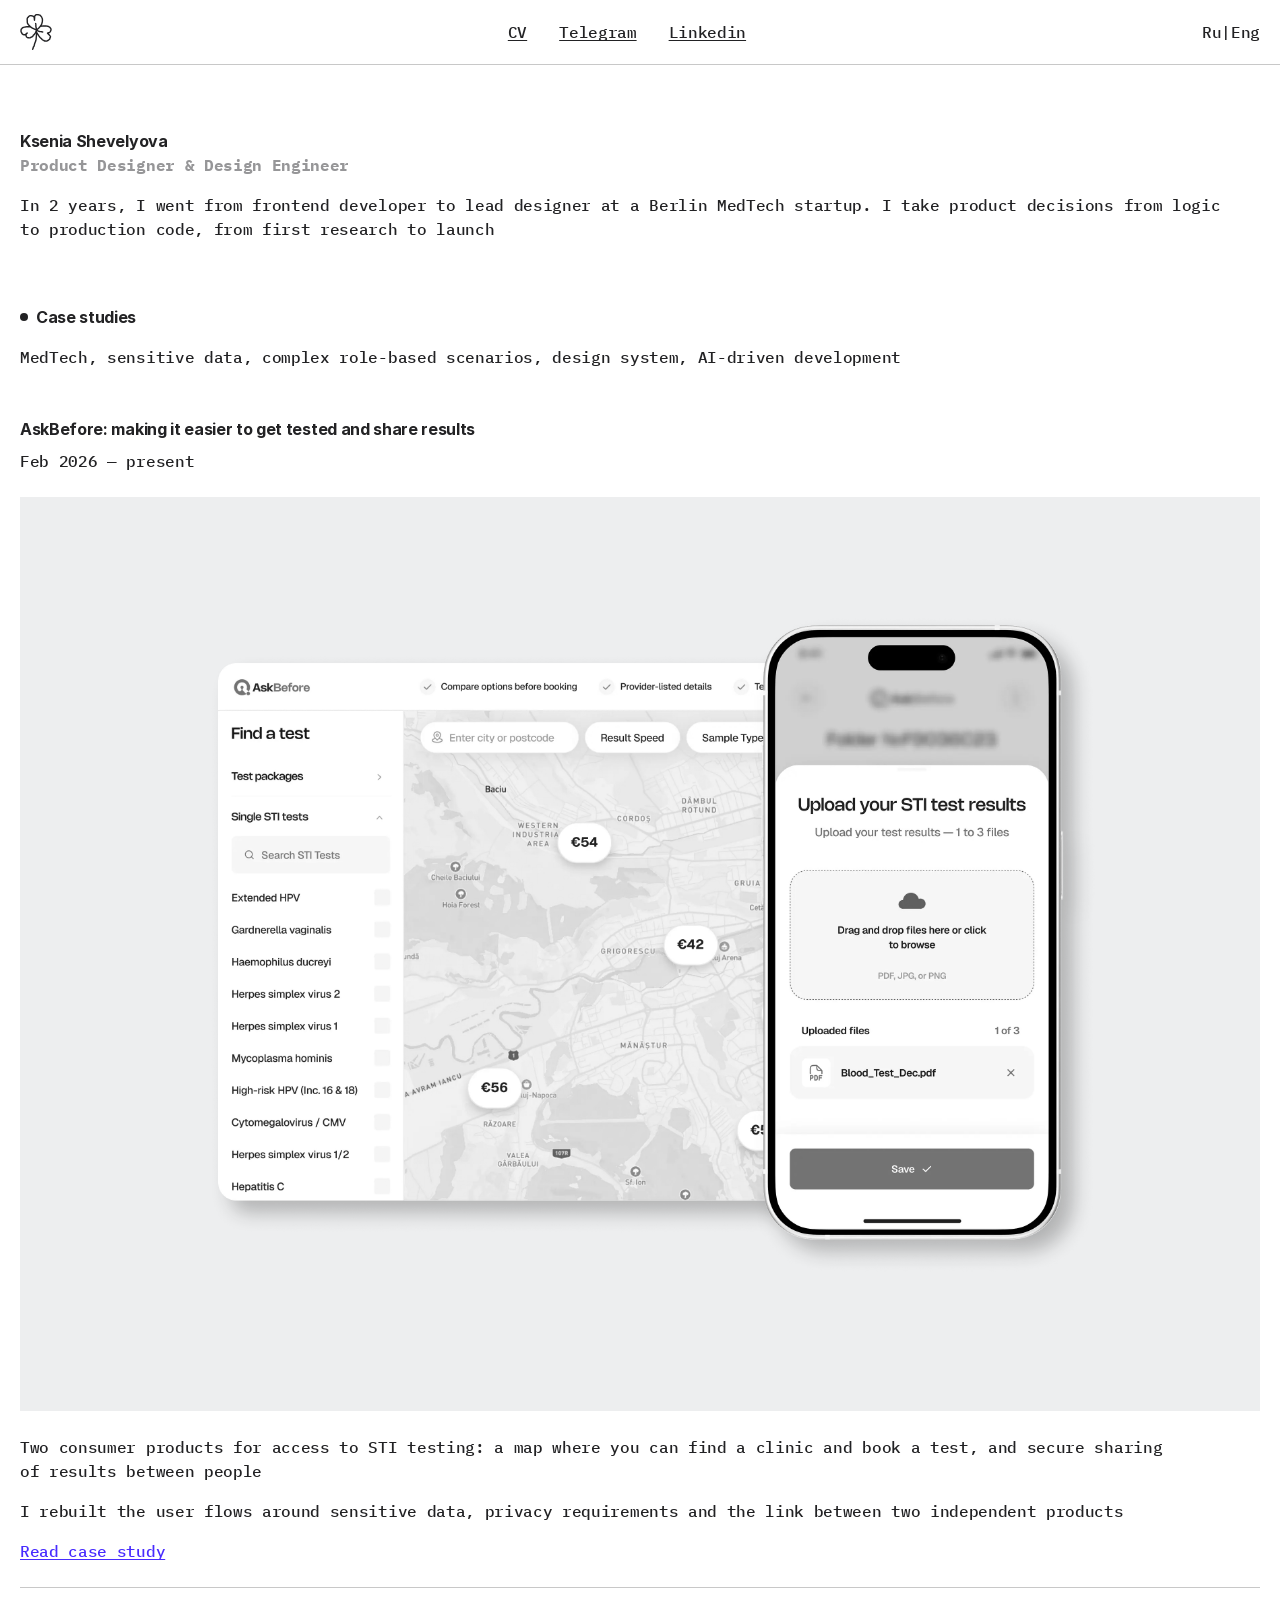
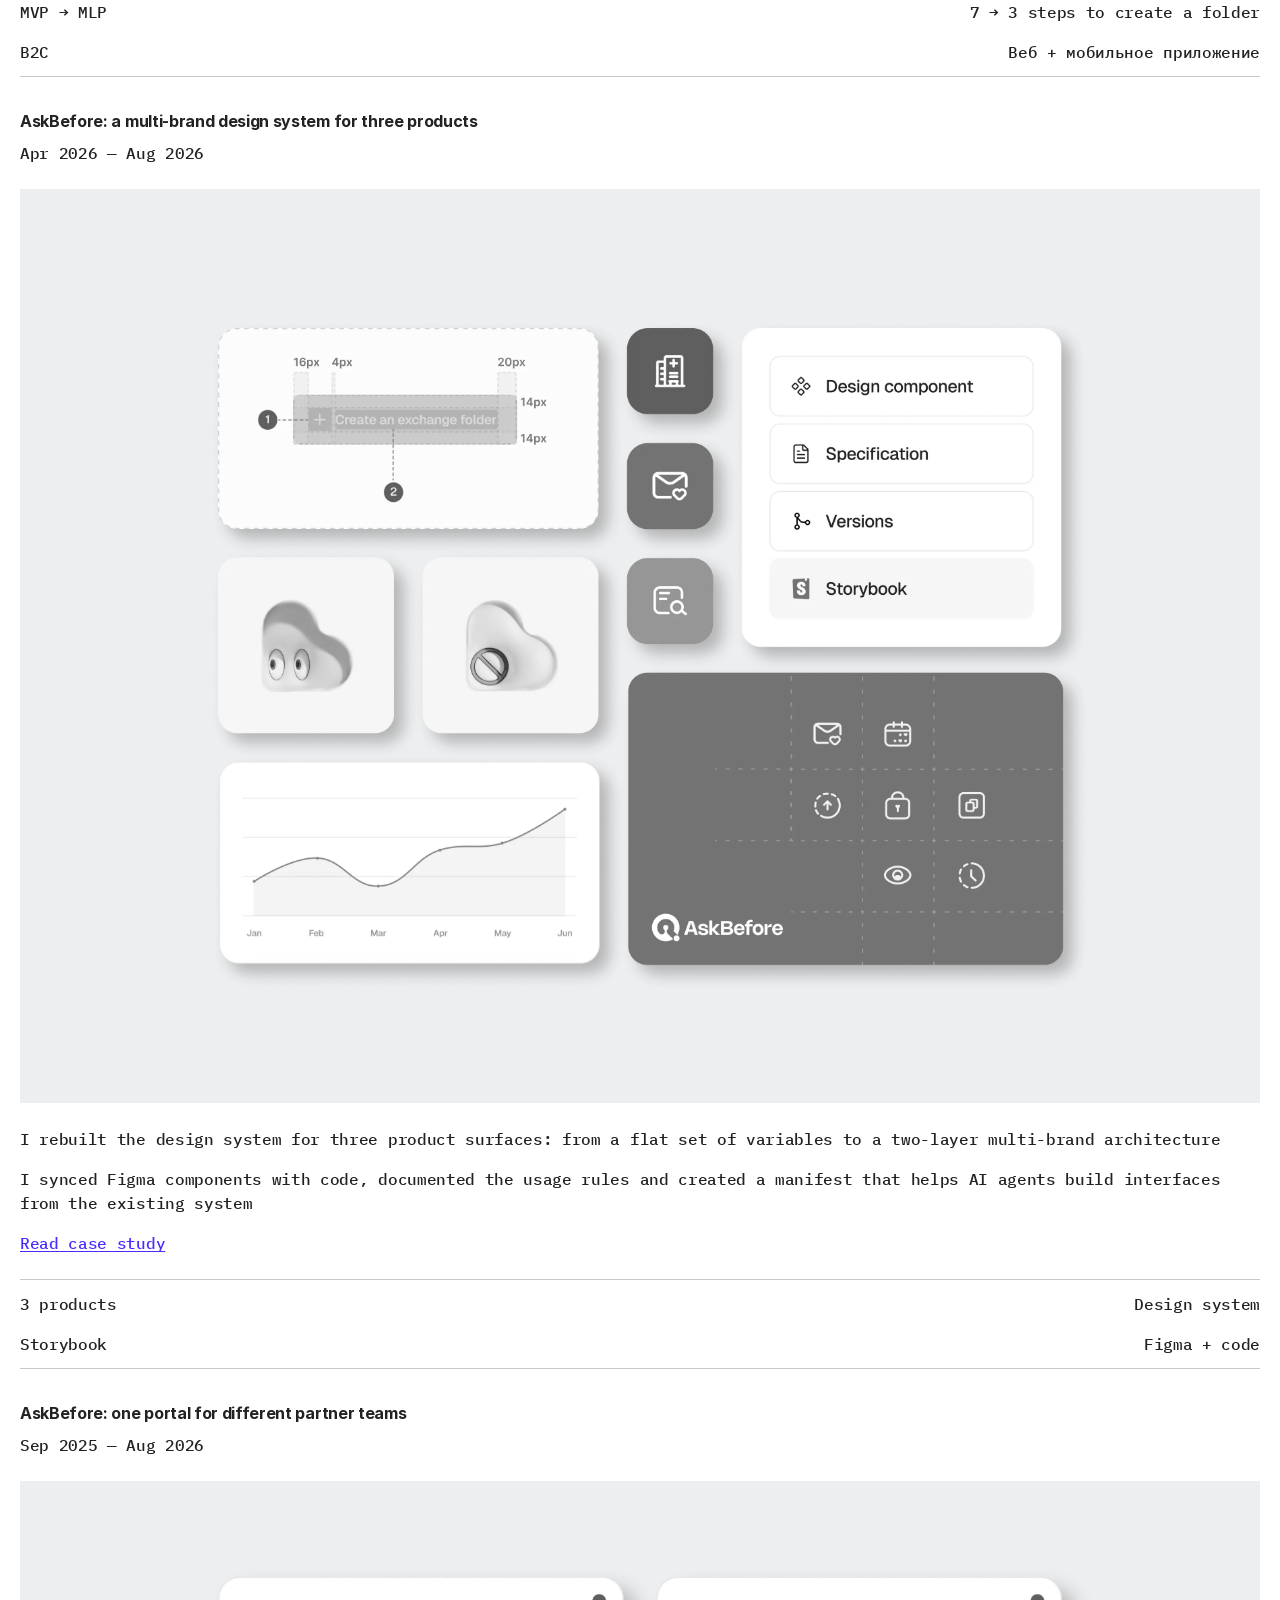
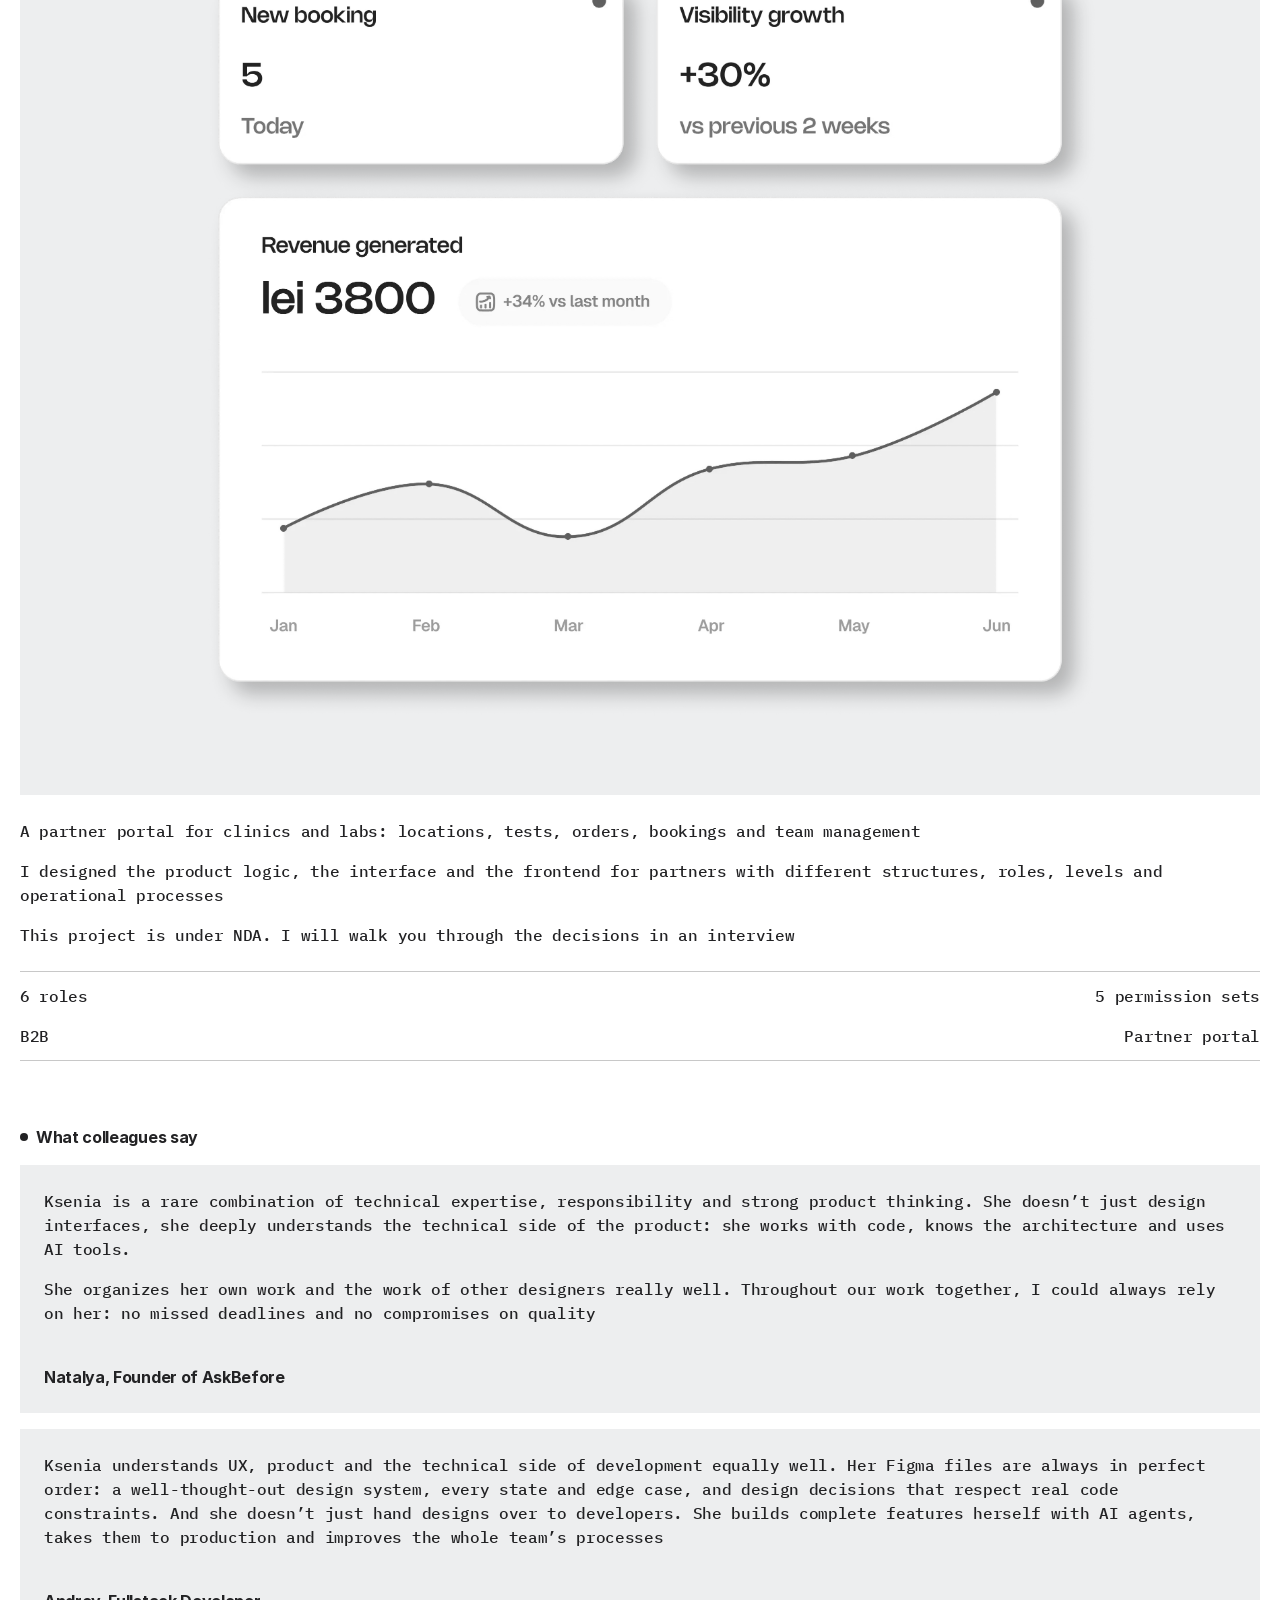
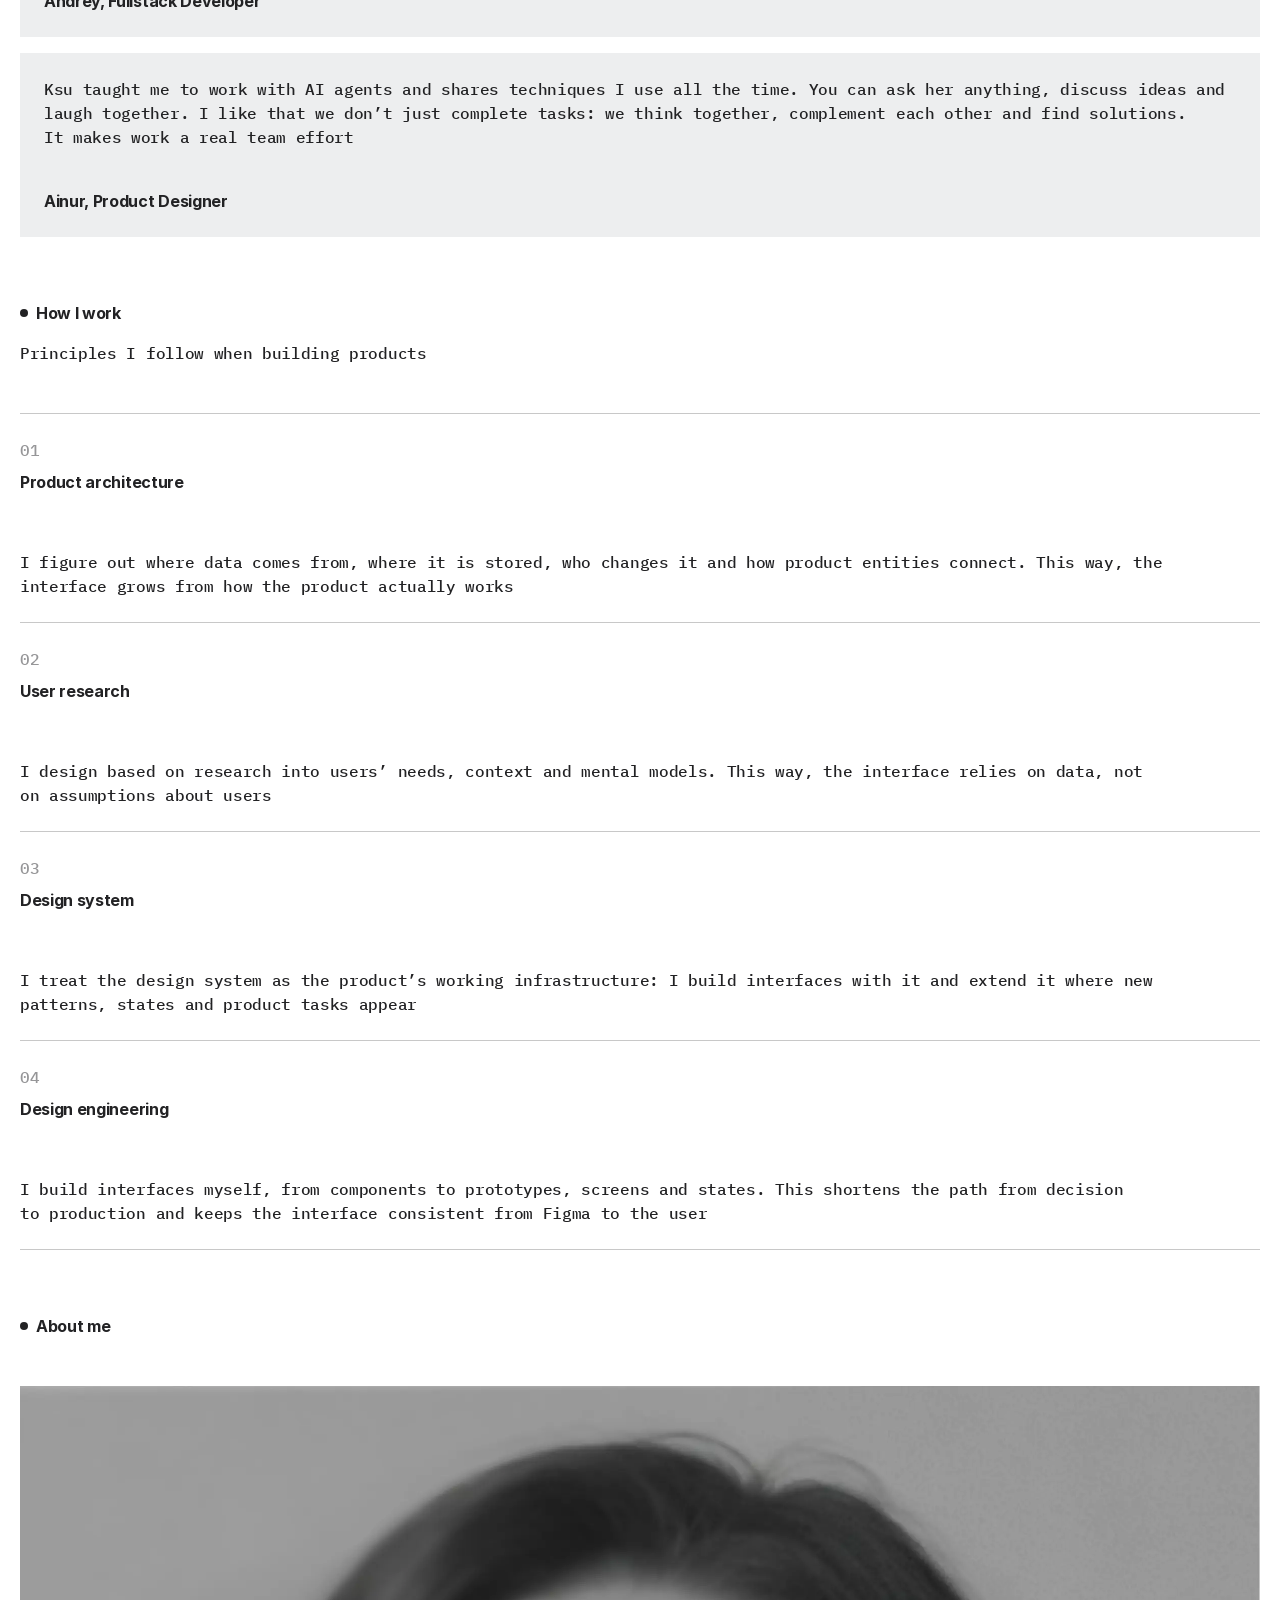
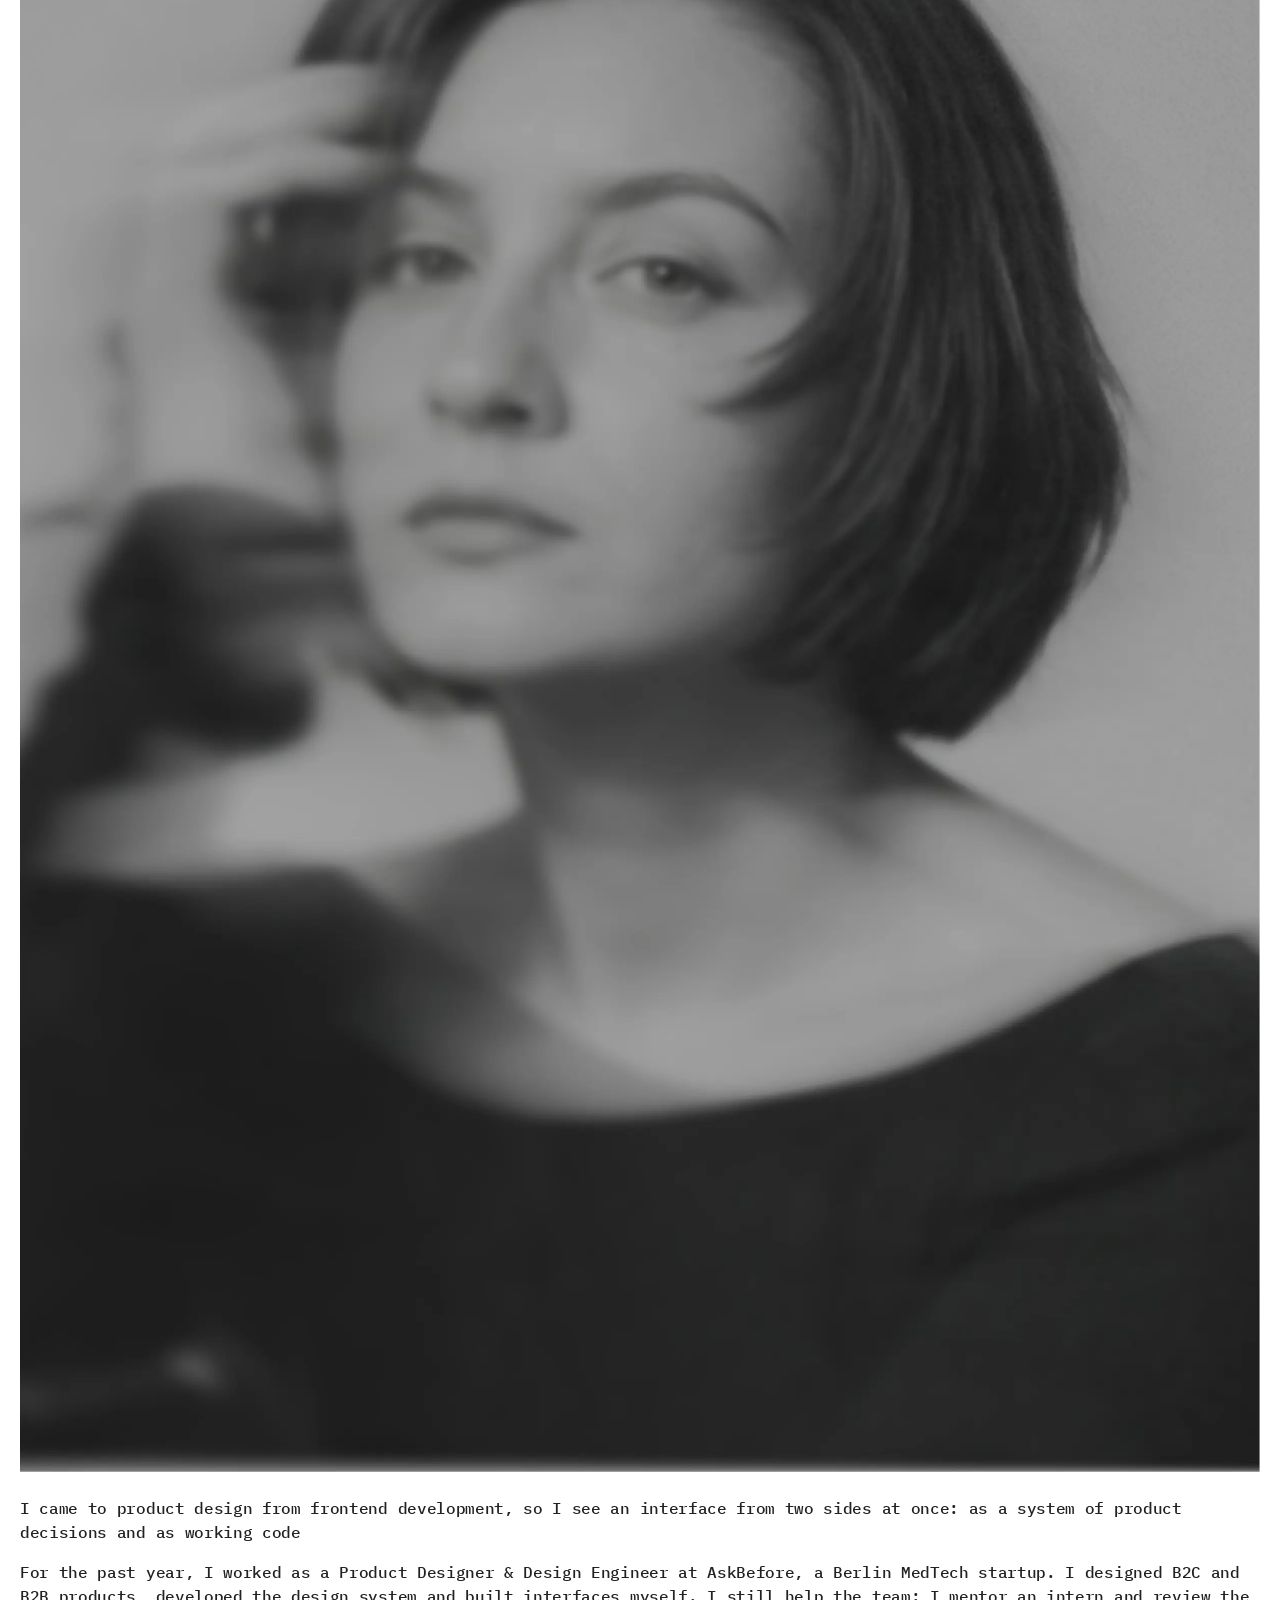
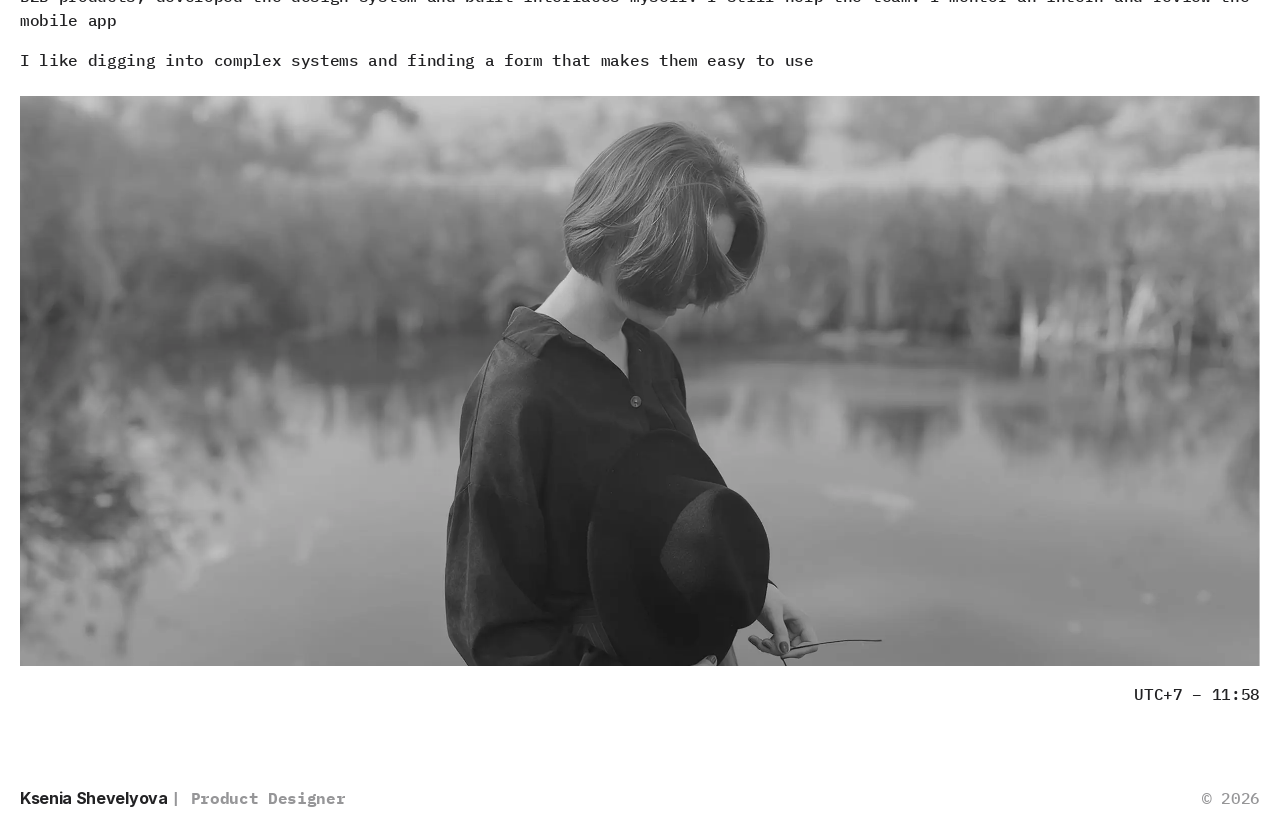
==== commit 5dbb5e6b: "Tighten B2C order and entry narrative, add map date figure, and update footer roles. Co-authored-by:" ====
--- a/en/index.html
+++ b/en/index.html
@@ -6,10 +6,21 @@
     <title>Ksenia Shevelyova — Product Designer</title>
     <meta
       name="description"
-      content="Portfolio of Ksenia Shevelyova, Product Designer. MedTech, design systems, AI-driven development."
+      content="Ksenia Shevelyova, Product Designer. MedTech, design systems, AI-driven development."
     />
     <link rel="alternate" hreflang="ru" href="https://eslichtne.github.io/portfolio/" />
     <link rel="alternate" hreflang="en" href="https://eslichtne.github.io/portfolio/en/" />
+    <!-- Open Graph -->
+    <meta property="og:type" content="website" />
+    <meta property="og:site_name" content="Ksenia Shevelyova" />
+    <meta property="og:url" content="https://eslichtne.github.io/portfolio/en/" />
+    <meta property="og:title" content="Ksenia Shevelyova — Product Designer" />
+    <meta property="og:description" content="Ksenia Shevelyova, Product Designer. MedTech, design systems, AI-driven development." />
+    <meta property="og:image" content="https://eslichtne.github.io/portfolio/assets/og/og.png" />
+    <meta property="og:image:width" content="1200" />
+    <meta property="og:image:height" content="630" />
+    <meta property="og:locale" content="en_US" />
+    <meta name="twitter:card" content="summary_large_image" />
     <link rel="icon" href="../assets/favicon.ico" sizes="any" />
     <link rel="icon" href="../assets/favicon.svg" type="image/svg+xml" />
     <link rel="apple-touch-icon" href="../assets/apple-touch-icon.png" />
@@ -442,7 +453,7 @@
           <p class="heading footer__credit">
             Ksenia Shevelyova
             <span class="subheading footer__role"
-              >| Product Designer &amp;&nbsp;Design Engineer</span
+              >| Product Designer</span
             >
           </p>
           <p class="text footer__copy">© 2026</p>
--- a/css/main.css
+++ b/css/main.css
@@ -747,6 +747,10 @@
   aspect-ratio: 922 / 784;
 }
 
+.case-figure__media--874 {
+  aspect-ratio: 922 / 874;
+}
+
 .case-figure__media img {
   position: absolute;
   inset: 0;
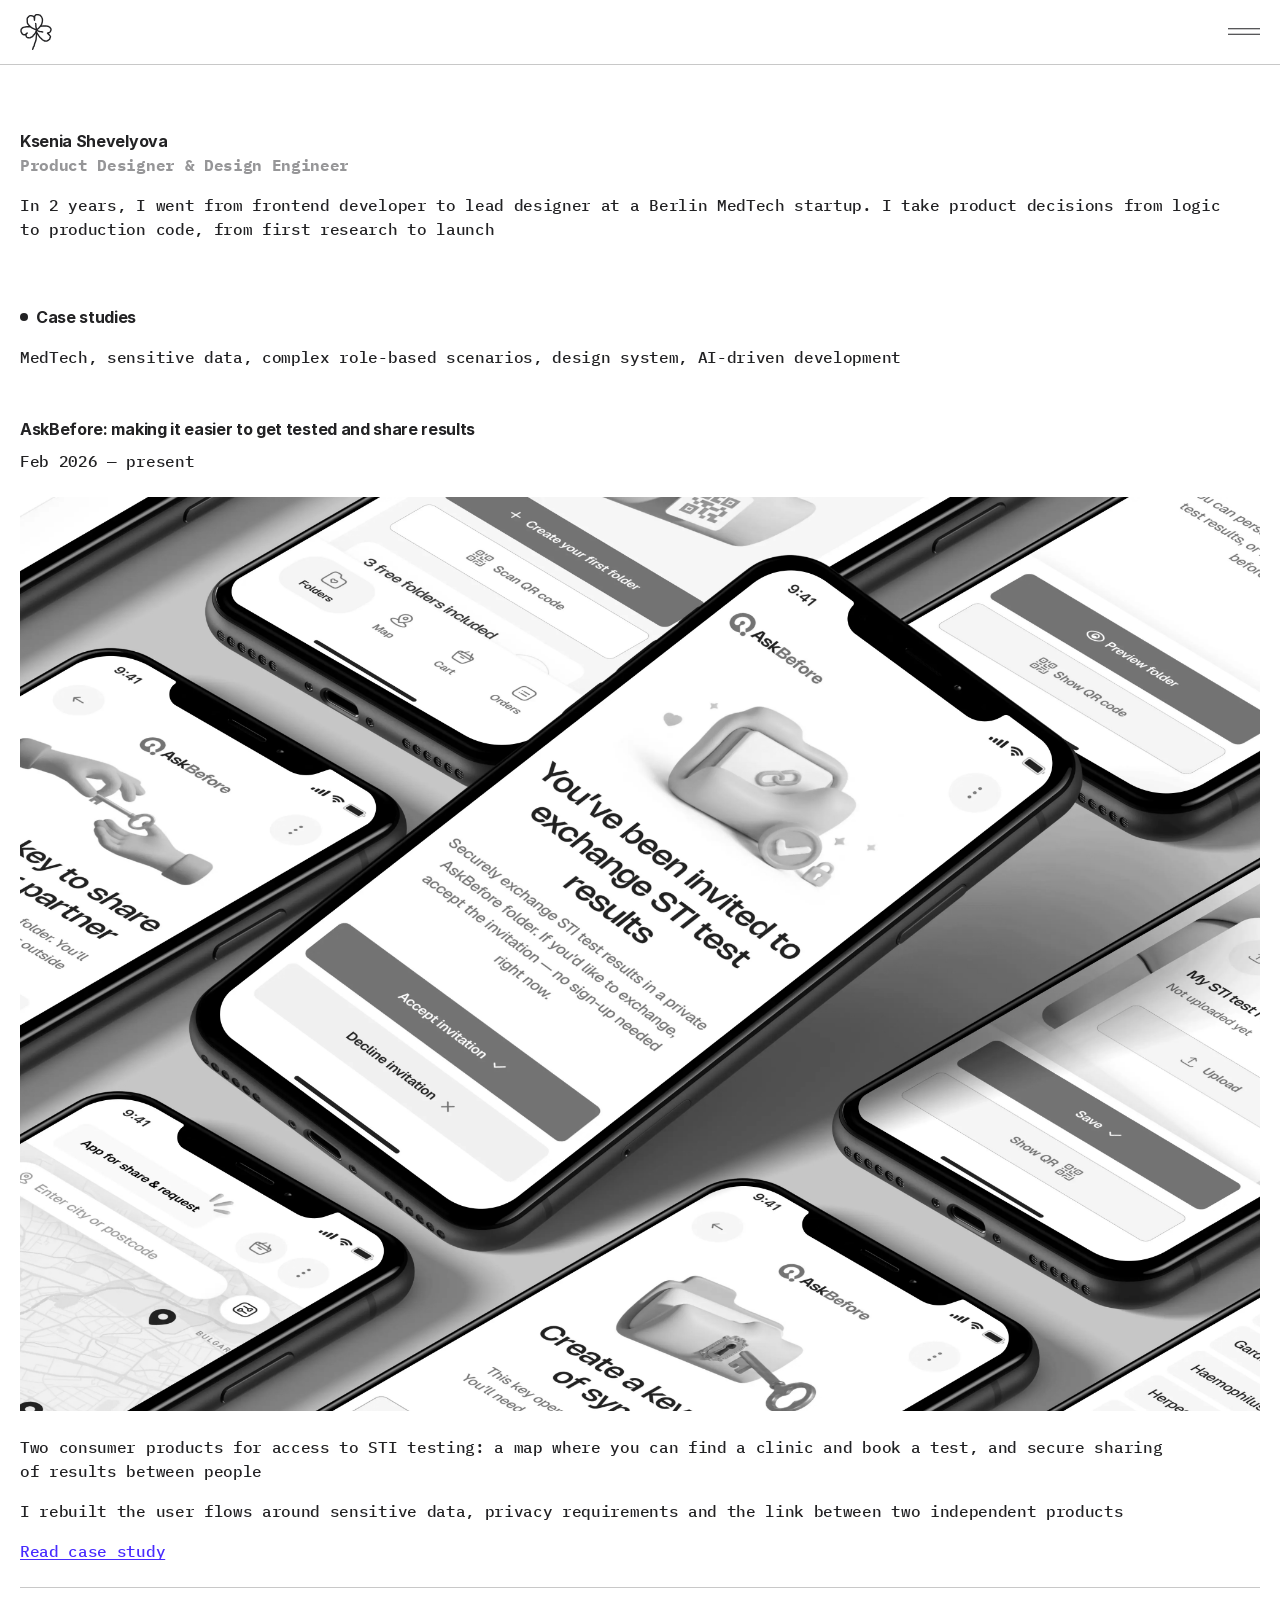
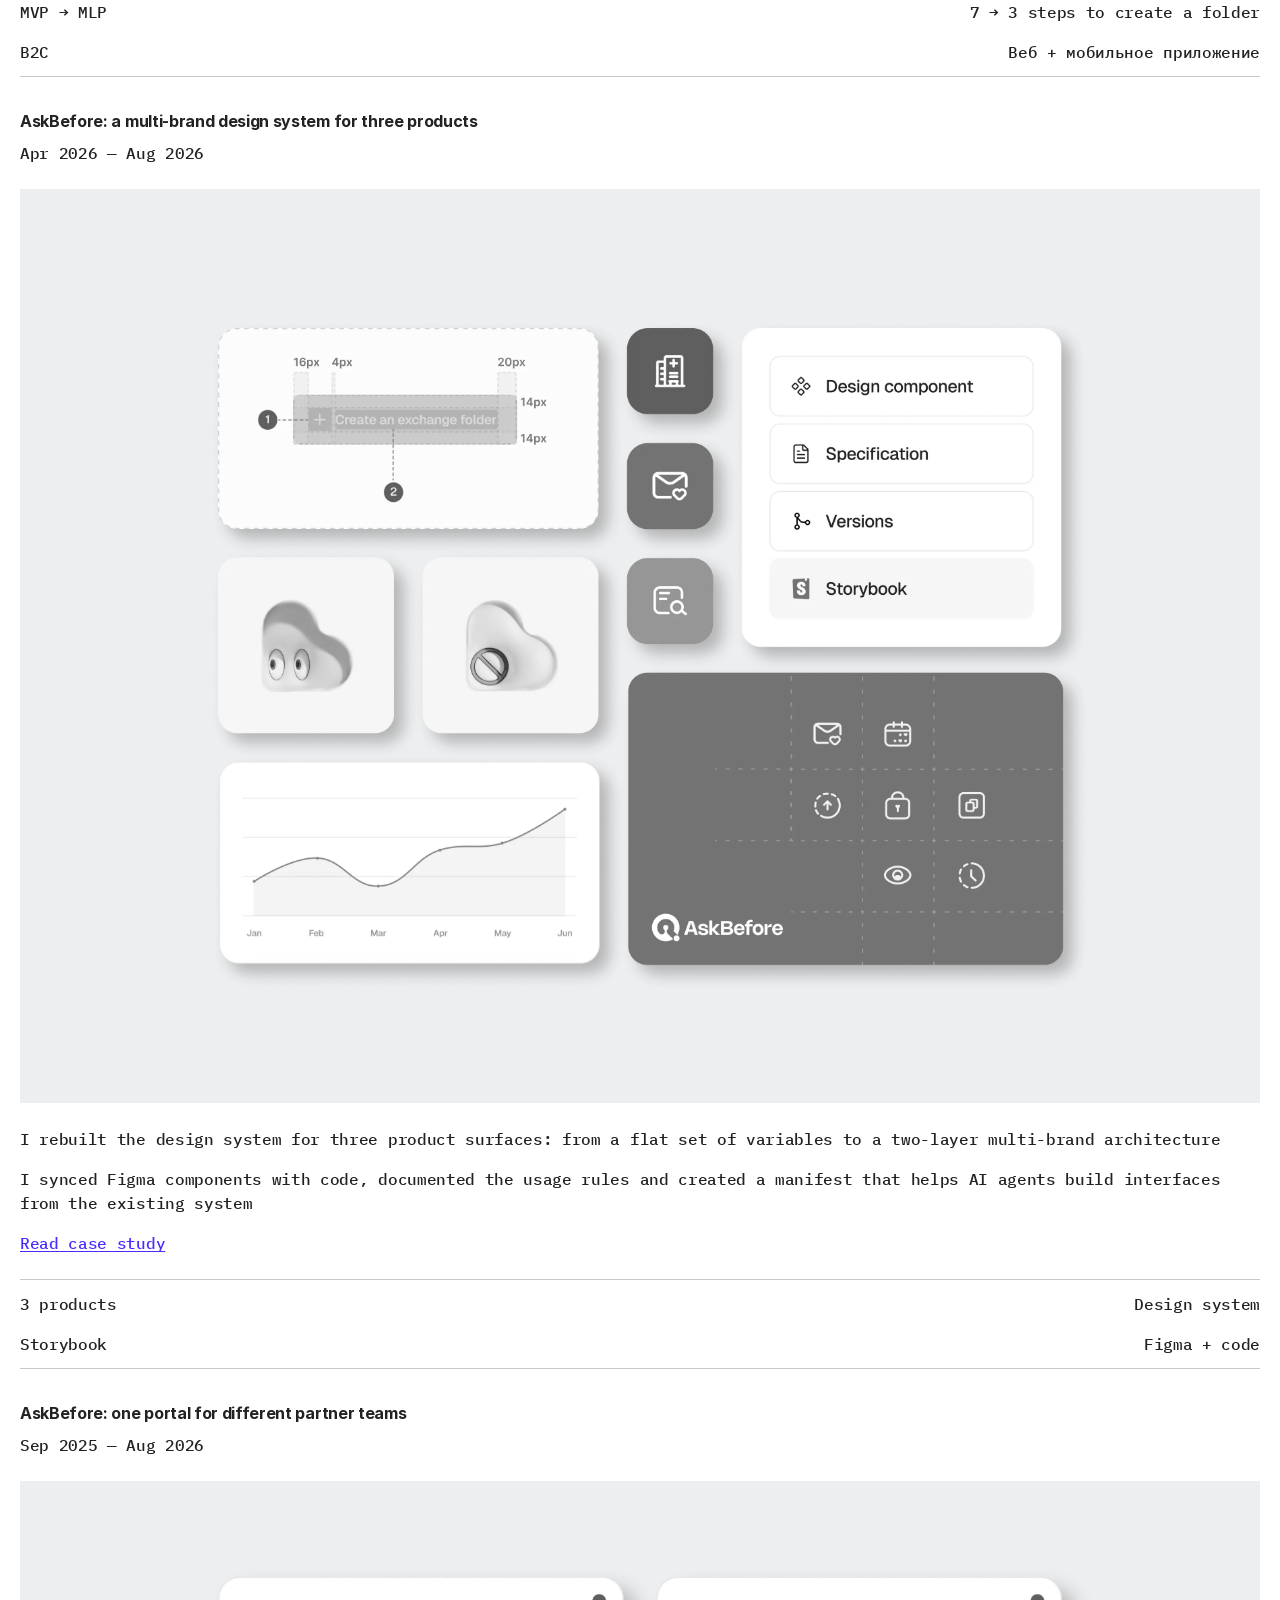
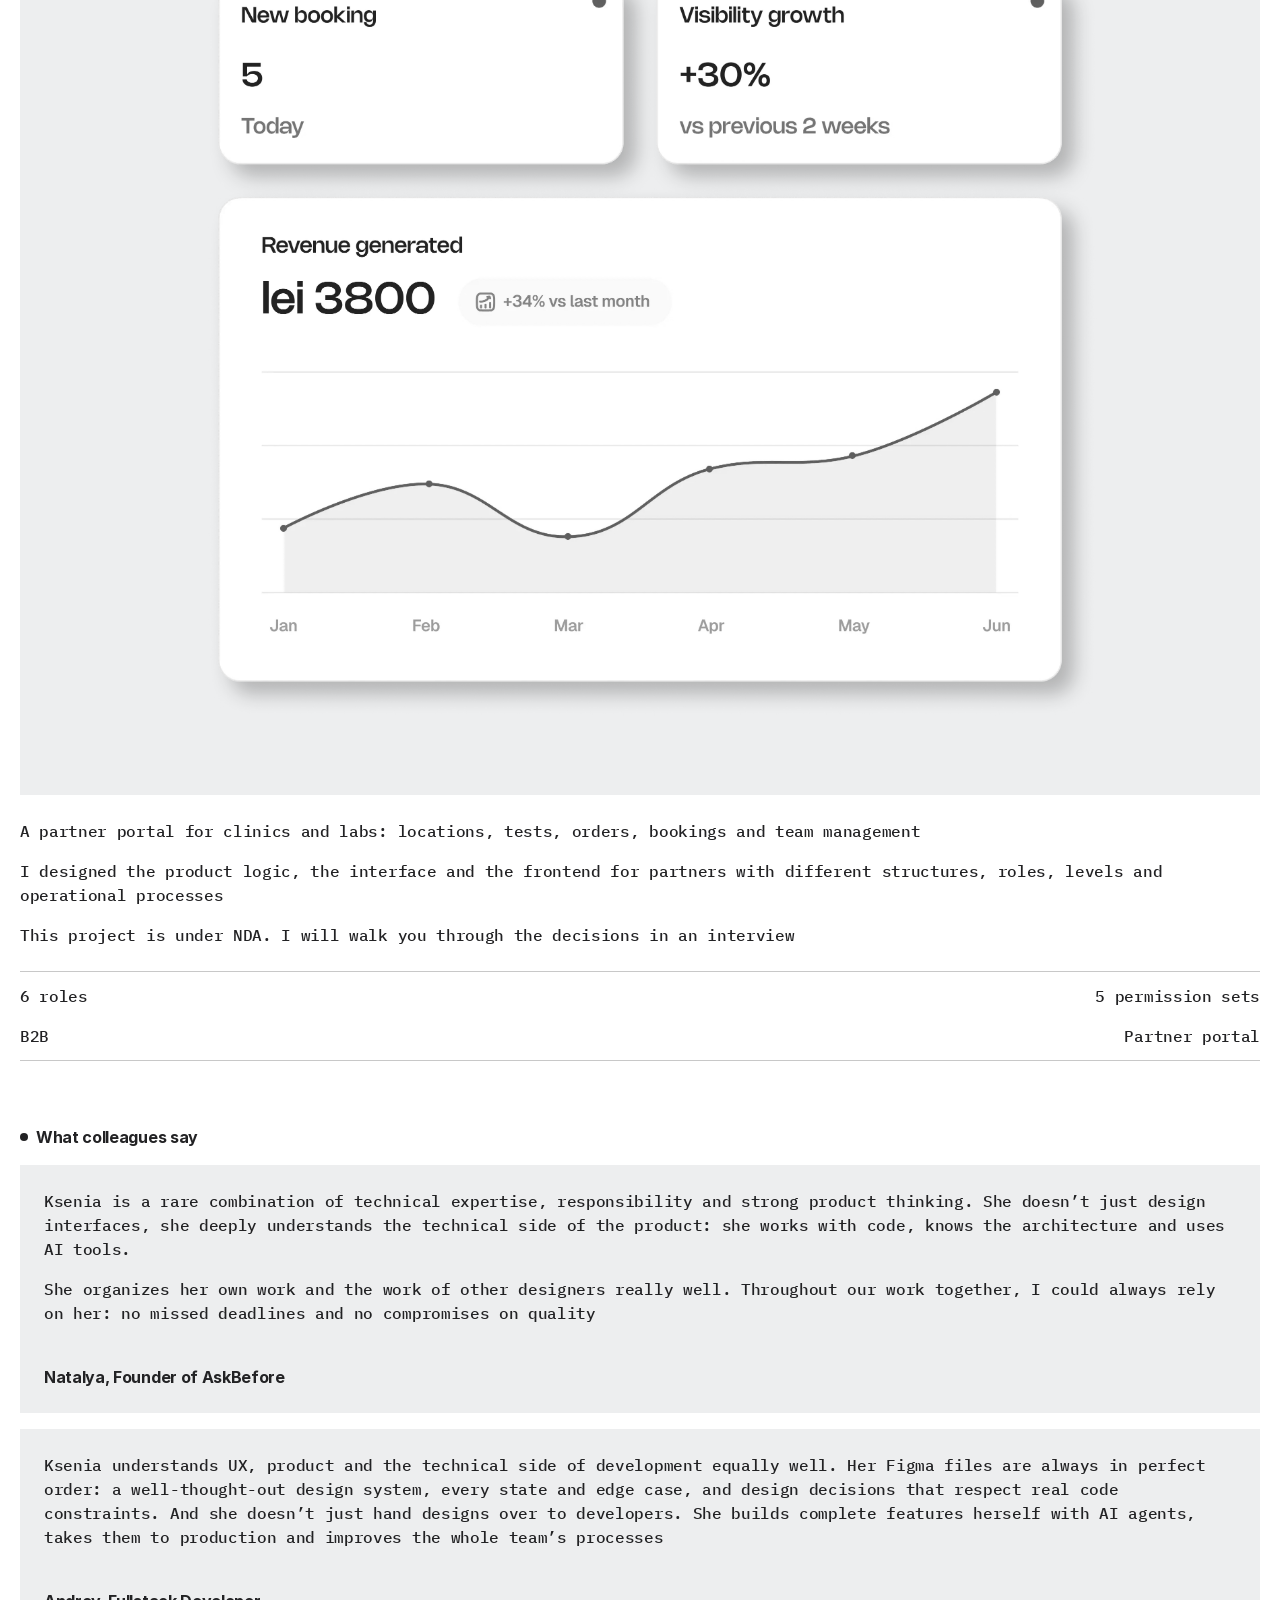
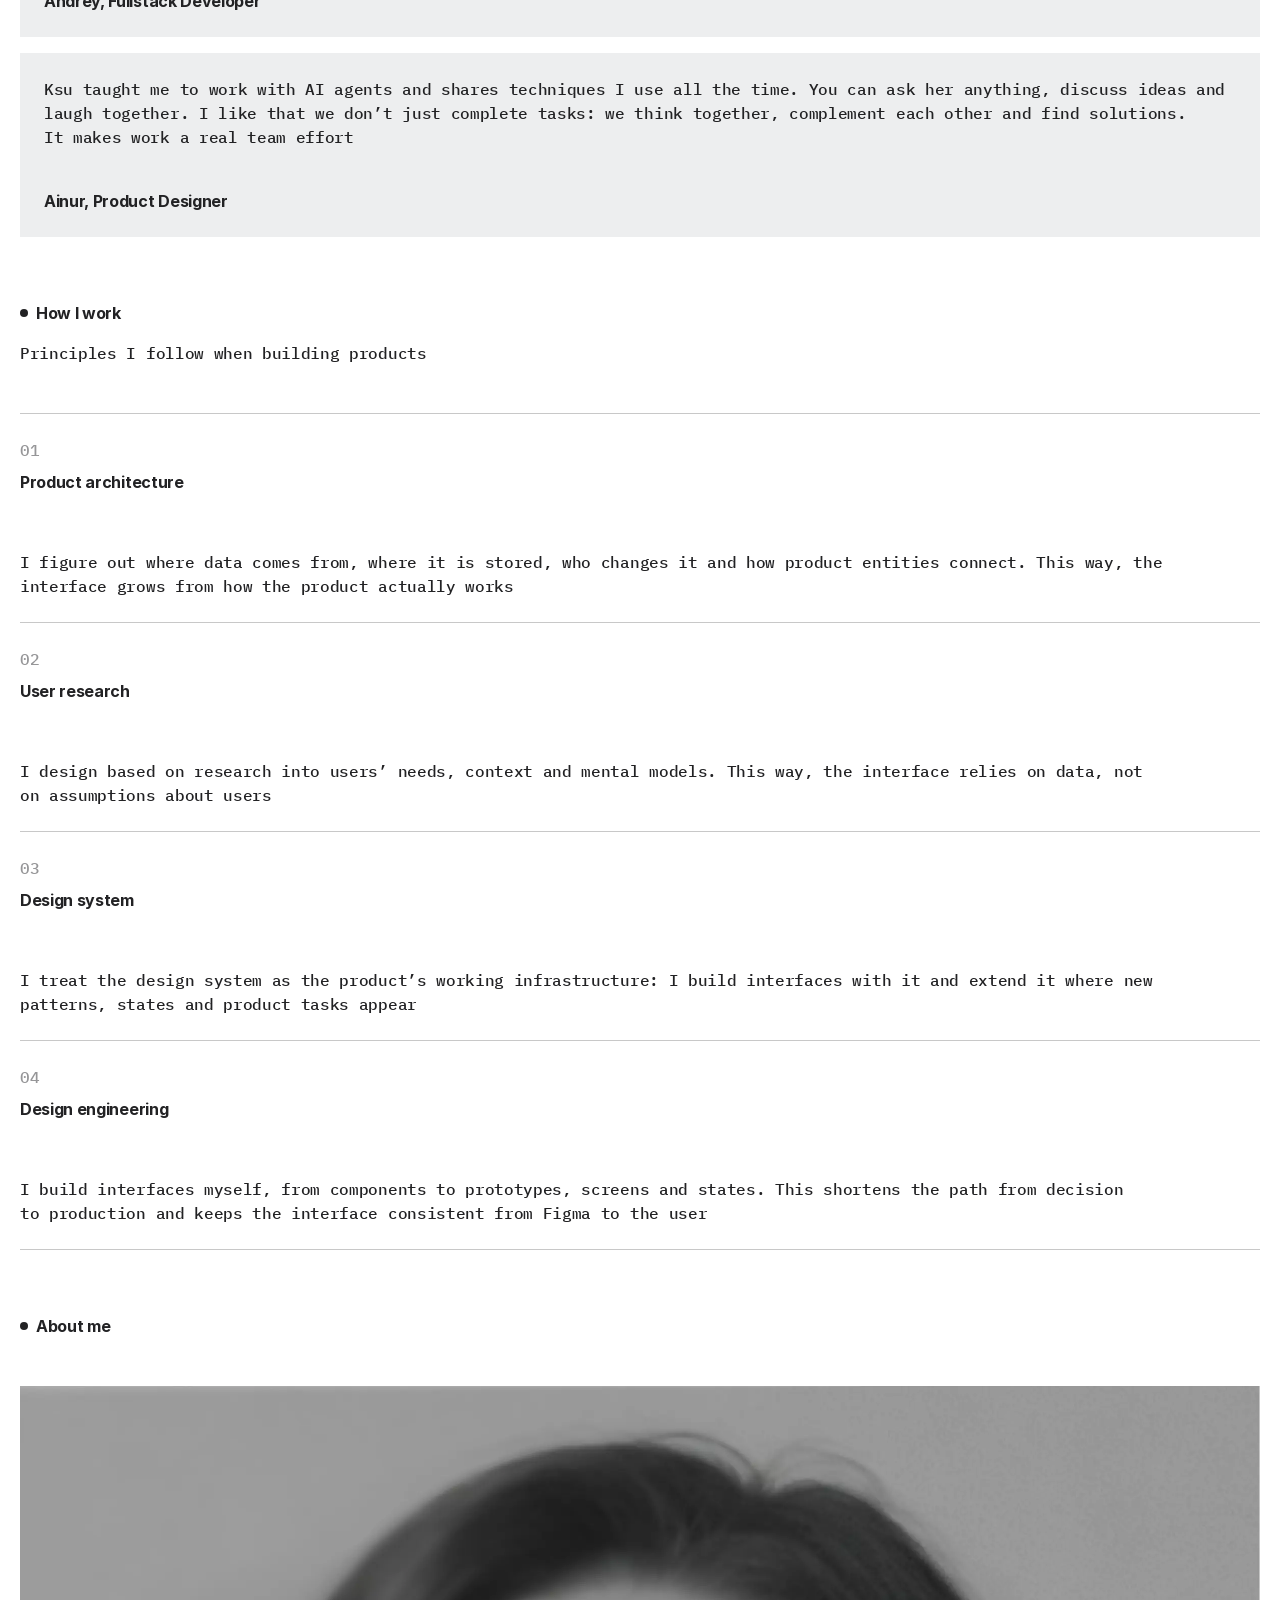
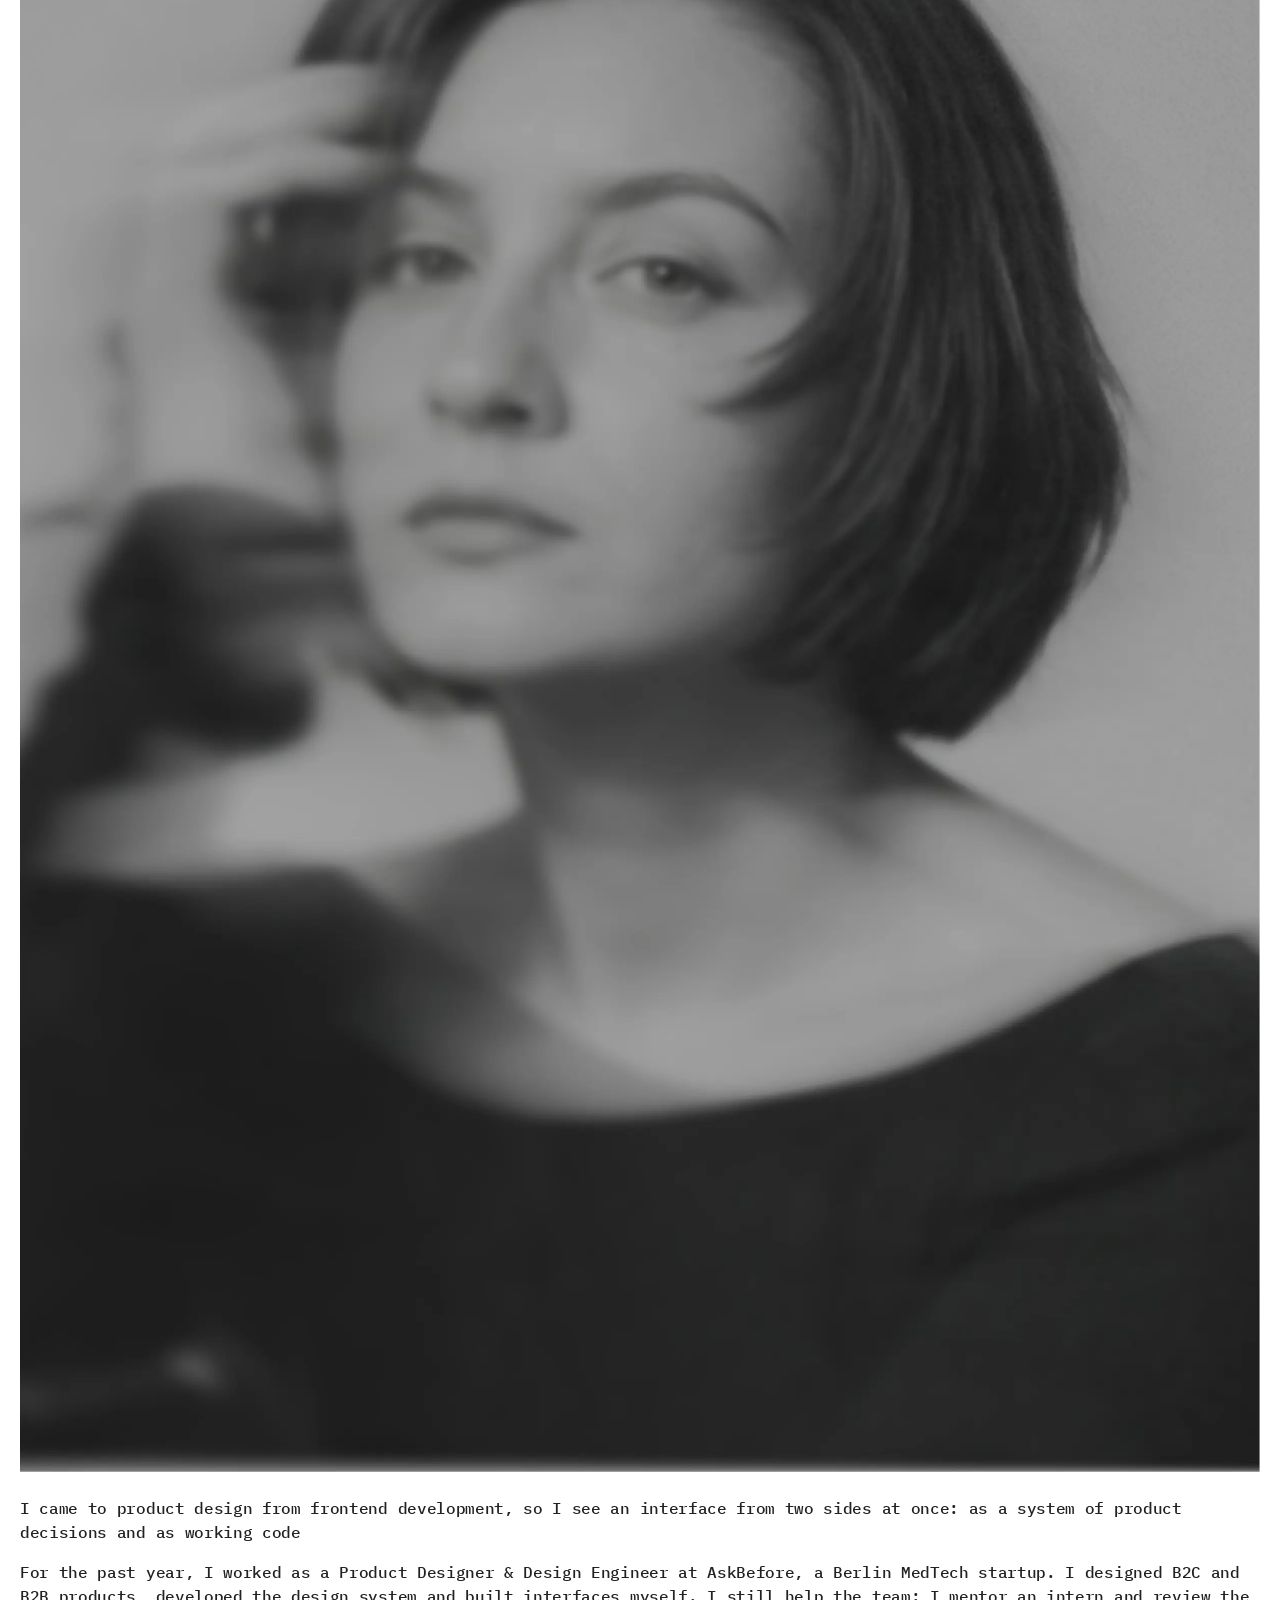
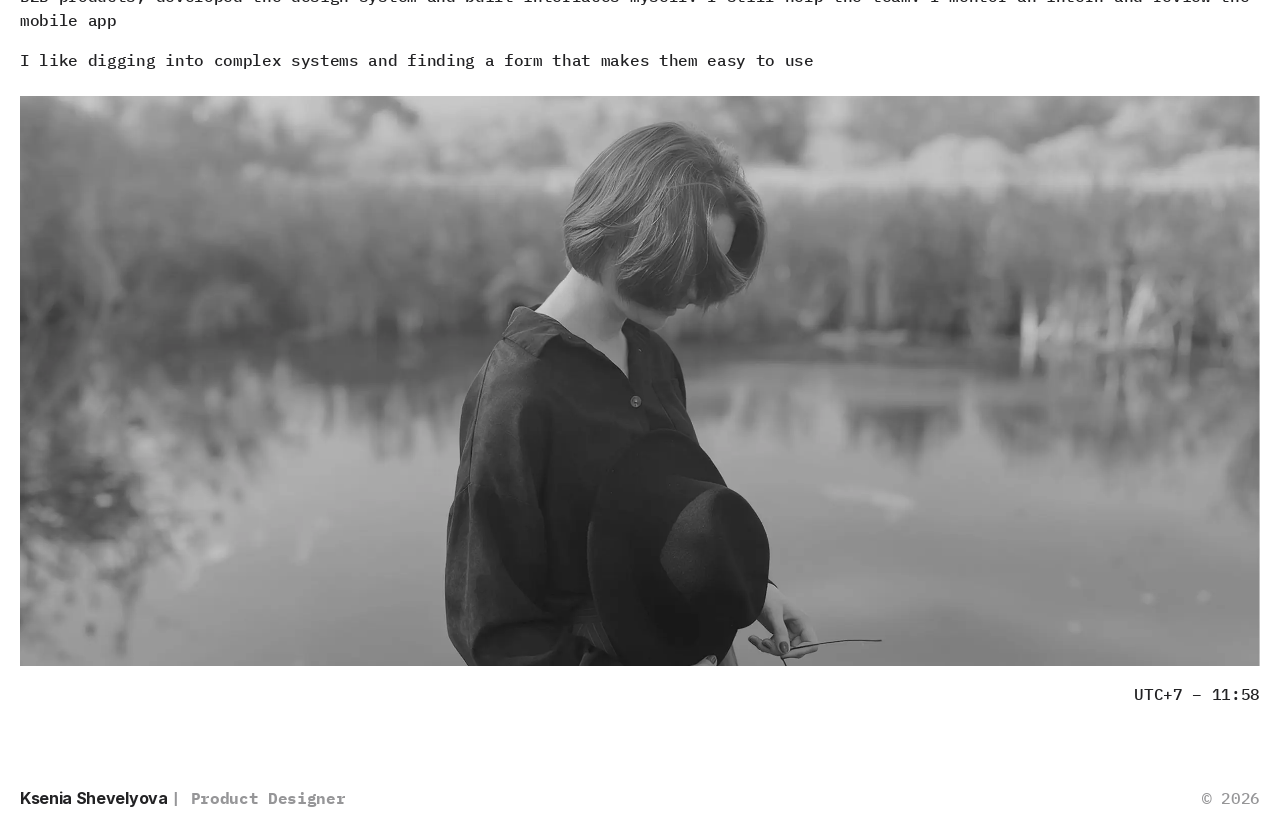
==== commit 3d3ad65d: "Add About stubs, header nav link, and mobile menu drawer. Co-authored-by: Cursor <cursoragent@cursor" ====
--- a/en/index.html
+++ b/en/index.html
@@ -62,6 +62,7 @@
 
           <nav class="header__nav" aria-label="Main navigation">
             <div class="header__links">
+              <a class="link header__link" href="about">About me</a>
               <a class="link header__link" href="https://drive.google.com/file/d/1RFMoS6AXFGiBTUzmuPV4A-A30SHjbNmi/view?usp=sharing" target="_blank" rel="noopener noreferrer">CV</a>
               <a class="link header__link" href="https://t.me/EsLichtne" target="_blank" rel="noopener noreferrer">Telegram</a>
               <a class="link header__link" href="https://www.linkedin.com/in/eslichtne/" target="_blank" rel="noopener noreferrer">Linkedin</a>
@@ -72,6 +73,35 @@
           </nav>
         </div>
       </header>
+
+      <div class="menu-overlay" data-menu-overlay></div>
+      <nav class="menu" id="mobile-menu" data-menu-panel aria-label="Menu">
+        <div class="menu__body">
+          <div class="menu__nav">
+            <a class="link menu__link" href="./" aria-current="page">Home</a>
+            <a class="link menu__link" href="about">About me</a>
+          </div>
+          <div class="menu__contacts">
+            <p class="subheading menu__label">Contacts</p>
+            <div class="menu__contact-links">
+              <a class="link menu__link" href="https://drive.google.com/file/d/1RFMoS6AXFGiBTUzmuPV4A-A30SHjbNmi/view?usp=sharing" target="_blank" rel="noopener noreferrer">CV</a>
+              <a class="link menu__link" href="https://t.me/EsLichtne" target="_blank" rel="noopener noreferrer">Telegram</a>
+              <a class="link menu__link" href="https://www.linkedin.com/in/eslichtne/" target="_blank" rel="noopener noreferrer">Linkedin</a>
+            </div>
+          </div>
+        </div>
+        <p class="text menu__lang" aria-label="Language">
+          <a href="../" hreflang="ru" lang="ru">Ru</a>|<span aria-current="true">Eng</span>
+        </p>
+      </nav>
+      <button type="button" class="header__menu-btn" data-menu-button
+        aria-expanded="false" aria-controls="mobile-menu"
+        aria-label="Open menu" data-menu-close-label="Close menu">
+        <span class="header__menu-icon" aria-hidden="true">
+          <span class="header__menu-line"></span>
+          <span class="header__menu-line"></span>
+        </span>
+      </button>
 
       <div class="main">
         <main class="main__content">
@@ -461,6 +491,7 @@
       </div>
     </div>
 
+    <script src="../js/menu.js"></script>
     <script src="../js/main.js"></script>
   </body>
 </html>
--- a/css/tokens.css
+++ b/css/tokens.css
@@ -20,4 +20,20 @@
   --block-gap: 48px;
   --page-stack-gap: 80px;
   --header-height: 65px;
+
+  /* Overlay (mobile menu) */
+  --overlay-bg: rgba(34, 34, 36, 0.2);
+  --overlay-blur: 8px;
+
+  /* Motion */
+  --ease-bounce: cubic-bezier(0.34, 1.35, 0.64, 1);
+  --ease-bounce-strong: cubic-bezier(0.34, 1.56, 0.64, 1);
+  --ease-out: ease-out;
+  --ease-in: ease-in;
+  --ease-close: cubic-bezier(0.4, 0, 1, 1);
+  --duration-menu-open: 380ms;
+  --duration-menu-close: 240ms;
+  --duration-overlay: 200ms;
+  --duration-icon-merge: 120ms;
+  --duration-icon-cross: 220ms;
 }
--- a/css/main.css
+++ b/css/main.css
@@ -74,16 +74,23 @@
 .header__links {
   display: flex;
   align-items: center;
-  gap: 144px;
+  gap: 104px;
 }
 
 .header__lang {
   white-space: nowrap;
+}
+
+.header__menu-btn,
+.menu-overlay,
+.menu {
+  display: none;
 }
 
 .link:hover,
 .header__logo:hover,
 .header__lang a:hover,
+.menu__lang a:hover,
 .case-toc__item:hover {
   opacity: 0.7;
 }
@@ -727,12 +734,24 @@
   aspect-ratio: 922 / 527;
 }
 
+.case-figure__media--539 {
+  aspect-ratio: 922 / 539;
+}
+
 .case-figure__media--543 {
   aspect-ratio: 922 / 543;
 }
 
+.case-figure__media--552 {
+  aspect-ratio: 922 / 552;
+}
+
 .case-figure__media--559 {
   aspect-ratio: 922 / 559;
+}
+
+.case-figure__media--571 {
+  aspect-ratio: 922 / 571;
 }
 
 .case-figure__media--600 {
@@ -871,14 +890,206 @@
     display: contents;
   }
 
-  .header__links {
-    gap: 32px;
-  }
-
+  .header__links,
   .header__lang {
+    display: none;
+  }
+
+  .header__menu-btn {
+    display: flex;
+    align-items: center;
+    justify-content: center;
+    position: fixed;
+    top: 12px;
+    right: 20px;
+    z-index: 130;
+    width: 32px;
     height: 40px;
+    padding: 0;
+    border: 0;
+    background: transparent;
+    color: var(--fg-text);
+    cursor: pointer;
+  }
+
+  .header__menu-btn:focus-visible,
+  .menu__link:focus-visible,
+  .menu__lang a:focus-visible {
+    outline: 1px solid var(--fg-text);
+    outline-offset: 4px;
+  }
+
+  .header__menu-icon {
+    position: relative;
+    display: block;
+    width: 32px;
+    height: 40px;
+  }
+
+  .header__menu-line {
+    position: absolute;
+    left: 0;
+    top: 18.75px;
+    width: 32px;
+    height: 1.5px;
+    background: var(--fg-text);
+    transition:
+      translate var(--duration-icon-merge) var(--ease-in) var(--duration-icon-cross),
+      rotate var(--duration-icon-cross) var(--ease-close);
+  }
+
+  .header__menu-line:first-child {
+    translate: 0 -2.75px;
+    rotate: 0deg;
+  }
+
+  .header__menu-line:last-child {
+    translate: 0 2.75px;
+    rotate: 0deg;
+  }
+
+  body.is-menu-open:not(.is-menu-closing) .header__menu-line:first-child,
+  body.is-menu-open:not(.is-menu-closing) .header__menu-line:last-child {
+    translate: 0 0;
+    transition:
+      translate var(--duration-icon-merge) var(--ease-in),
+      rotate var(--duration-icon-cross) var(--ease-bounce-strong) var(--duration-icon-merge);
+  }
+
+  body.is-menu-open:not(.is-menu-closing) .header__menu-line:first-child {
+    rotate: -15deg;
+  }
+
+  body.is-menu-open:not(.is-menu-closing) .header__menu-line:last-child {
+    rotate: 15deg;
+  }
+
+  .menu-overlay {
+    display: block;
+    position: fixed;
+    inset: 0;
+    z-index: 110;
+    background: var(--overlay-bg);
+    -webkit-backdrop-filter: blur(var(--overlay-blur));
+    backdrop-filter: blur(var(--overlay-blur));
+    opacity: 0;
+    visibility: hidden;
+    pointer-events: none;
+    transition:
+      opacity var(--duration-overlay) var(--ease-out),
+      visibility 0s linear var(--duration-overlay);
+  }
+
+  .menu-overlay.is-open {
+    opacity: 1;
+    visibility: visible;
+    pointer-events: auto;
+    transition:
+      opacity var(--duration-overlay) var(--ease-out),
+      visibility 0s;
+  }
+
+  .menu {
+    display: flex;
+    flex-direction: column;
+    justify-content: space-between;
+    position: fixed;
+    top: 0;
+    right: -24px;
+    z-index: 120;
+    width: 304px;
+    height: 100%;
+    padding: 64px 44px 0 20px;
+    background: var(--bg-0);
+    overflow: clip;
+    transform: translateX(100%);
+    visibility: hidden;
+    pointer-events: none;
+    transition:
+      transform var(--duration-menu-close) var(--ease-close),
+      visibility 0s linear var(--duration-menu-close);
+  }
+
+  .menu.is-open {
+    transform: translateX(0);
+    visibility: visible;
+    pointer-events: auto;
+    transition:
+      transform var(--duration-menu-open) var(--ease-bounce),
+      visibility 0s;
+  }
+
+  .menu.is-open.is-closing {
+    transform: translateX(100%);
+    transition:
+      transform var(--duration-menu-close) var(--ease-close),
+      visibility 0s linear var(--duration-menu-close);
+  }
+
+  .menu__body {
+    display: flex;
+    flex: 1 0 auto;
+    flex-direction: column;
+    gap: 40px;
+    min-height: 0;
+  }
+
+  .menu__nav,
+  .menu__contact-links {
+    display: flex;
+    flex-direction: column;
+    align-items: flex-start;
+    width: 100%;
+  }
+
+  .menu__contacts {
+    display: flex;
+    flex-direction: column;
+    gap: 8px;
+    align-items: flex-start;
+    width: 100%;
+  }
+
+  .menu__label {
+    color: var(--fg-subtext);
+  }
+
+  .menu__link {
     display: flex;
     align-items: center;
+    width: 100%;
+    padding-block: 12px;
+  }
+
+  .menu__lang {
+    display: flex;
+    align-items: center;
+    justify-content: center;
+    width: 100%;
+    padding: 24px 0;
+    white-space: nowrap;
+  }
+
+  body.is-menu-open {
+    overflow: hidden;
+  }
+
+  @media (prefers-reduced-motion: reduce) {
+    .header__menu-line,
+    body.is-menu-open:not(.is-menu-closing) .header__menu-line:first-child,
+    body.is-menu-open:not(.is-menu-closing) .header__menu-line:last-child,
+    .menu,
+    .menu.is-open,
+    .menu.is-open.is-closing {
+      transition: none;
+    }
+
+    .menu-overlay,
+    .menu-overlay.is-open {
+      transition:
+        opacity var(--duration-overlay) var(--ease-out),
+        visibility 0s;
+    }
   }
 
   .intro {
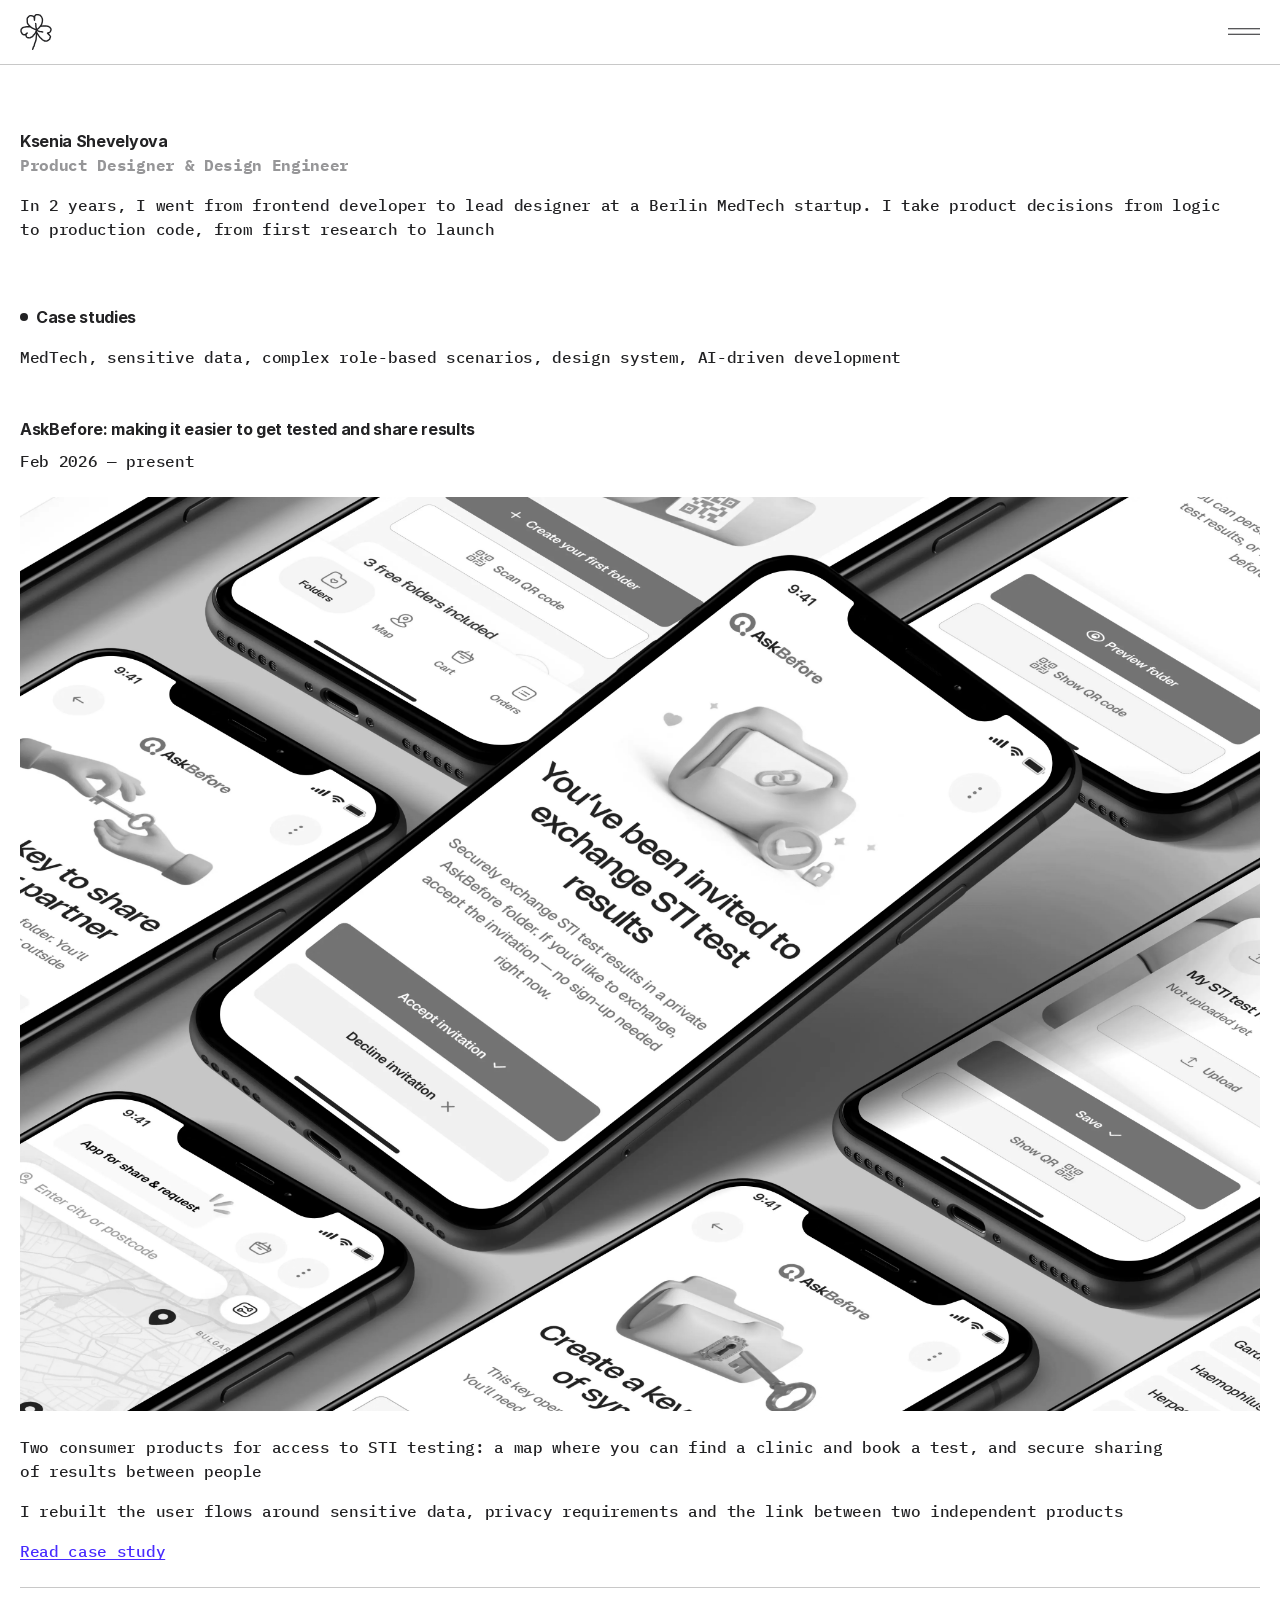
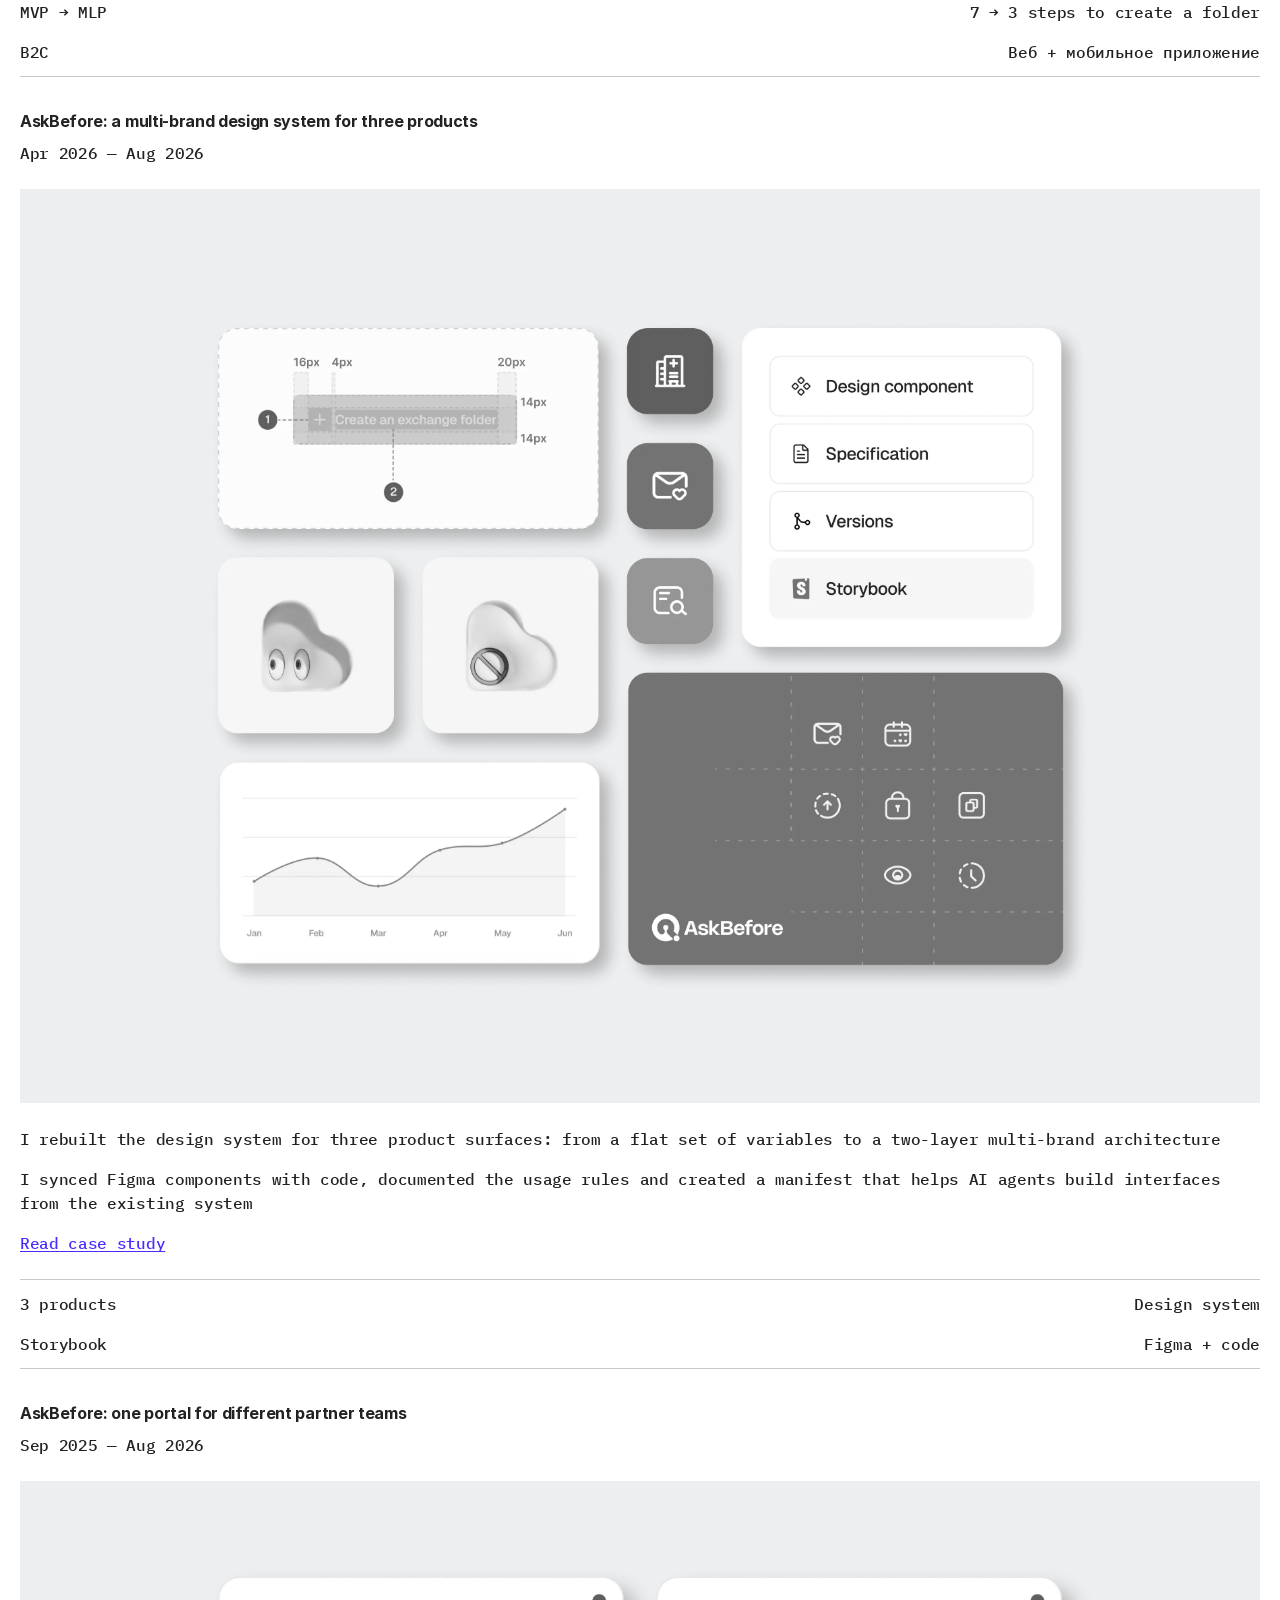
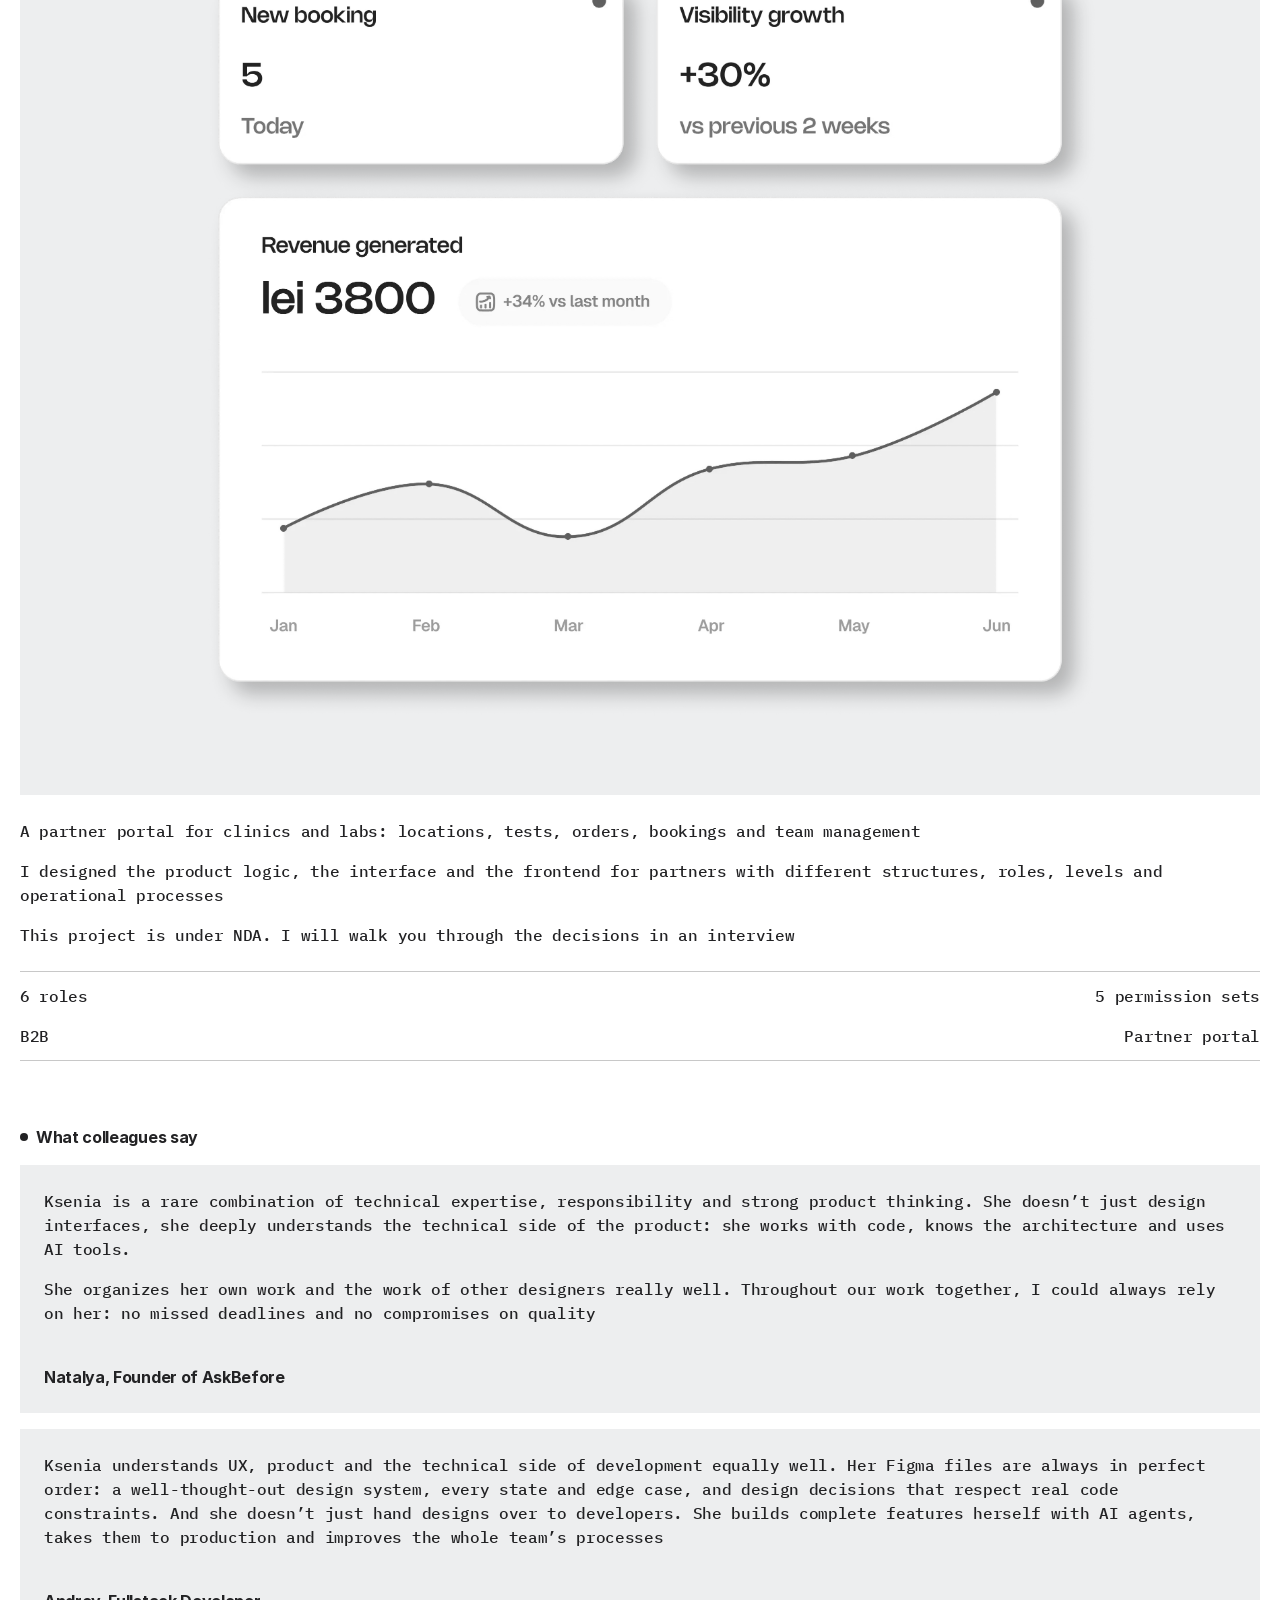
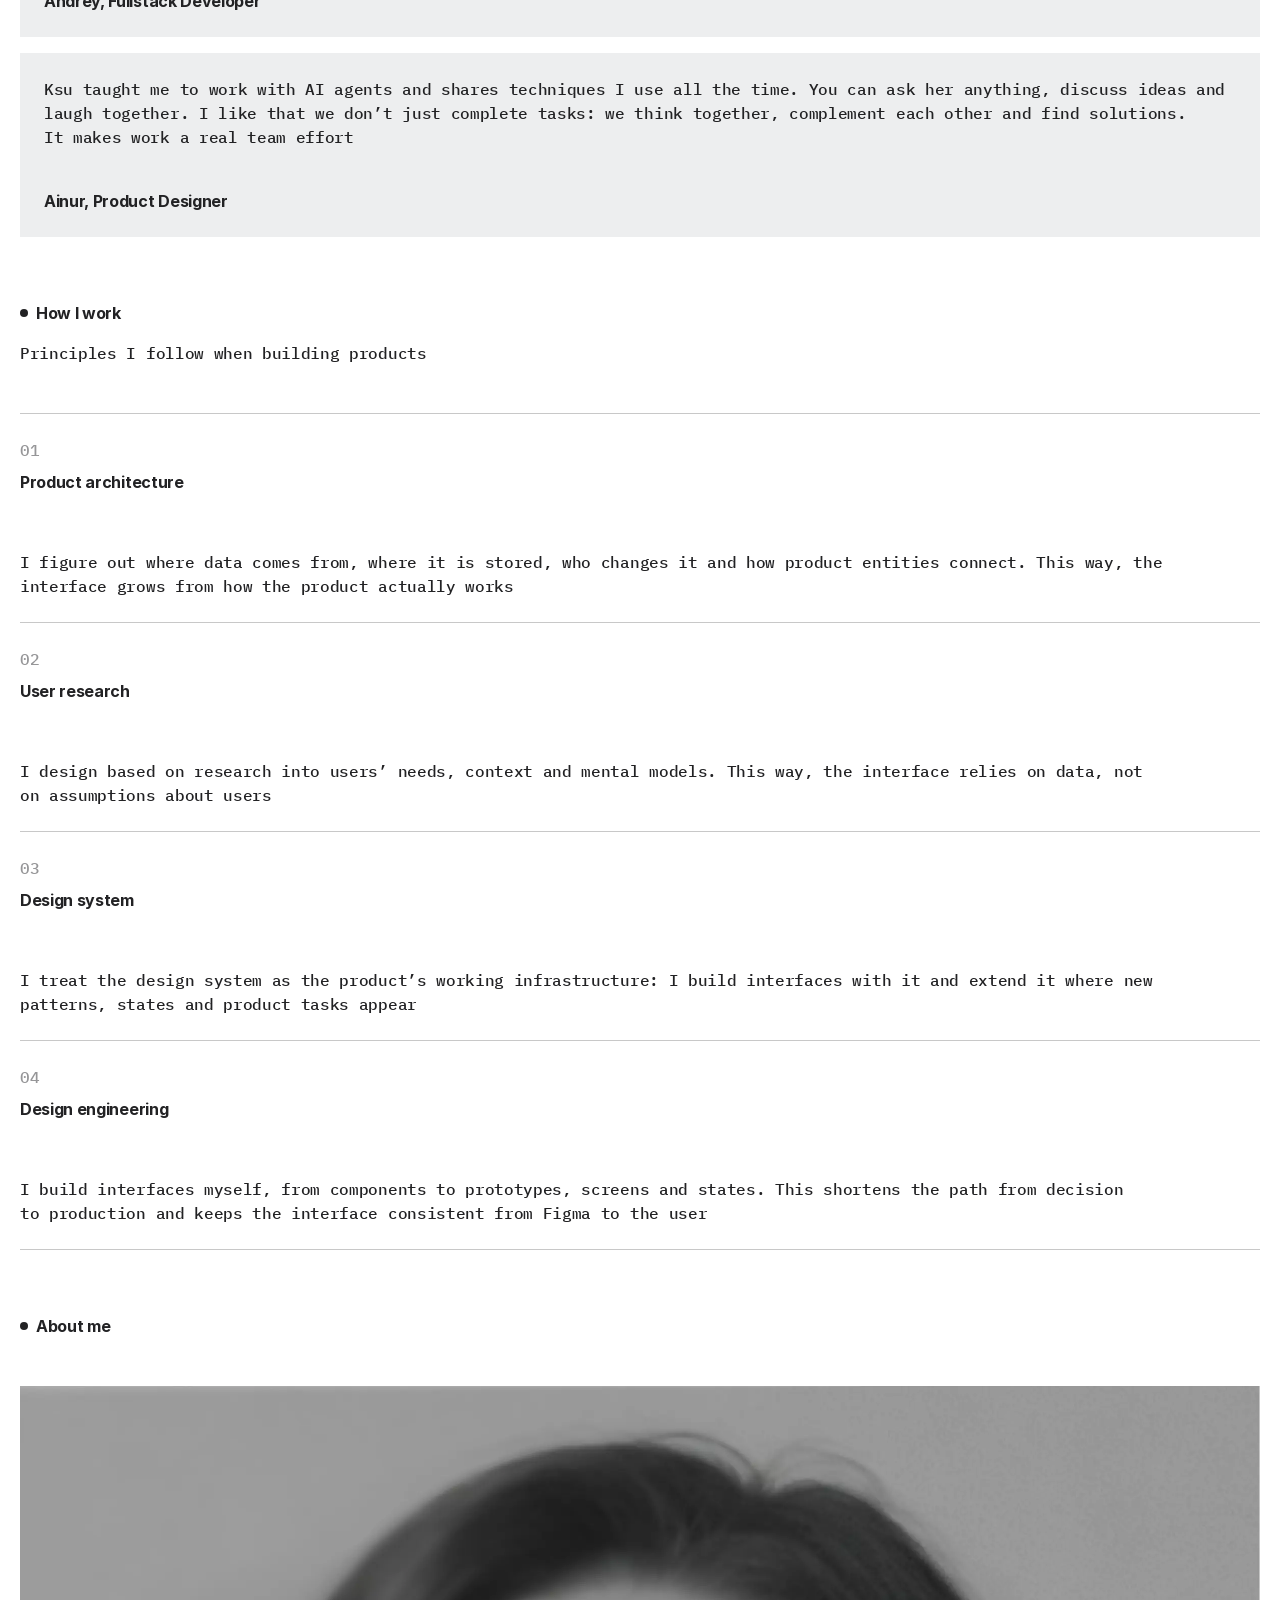
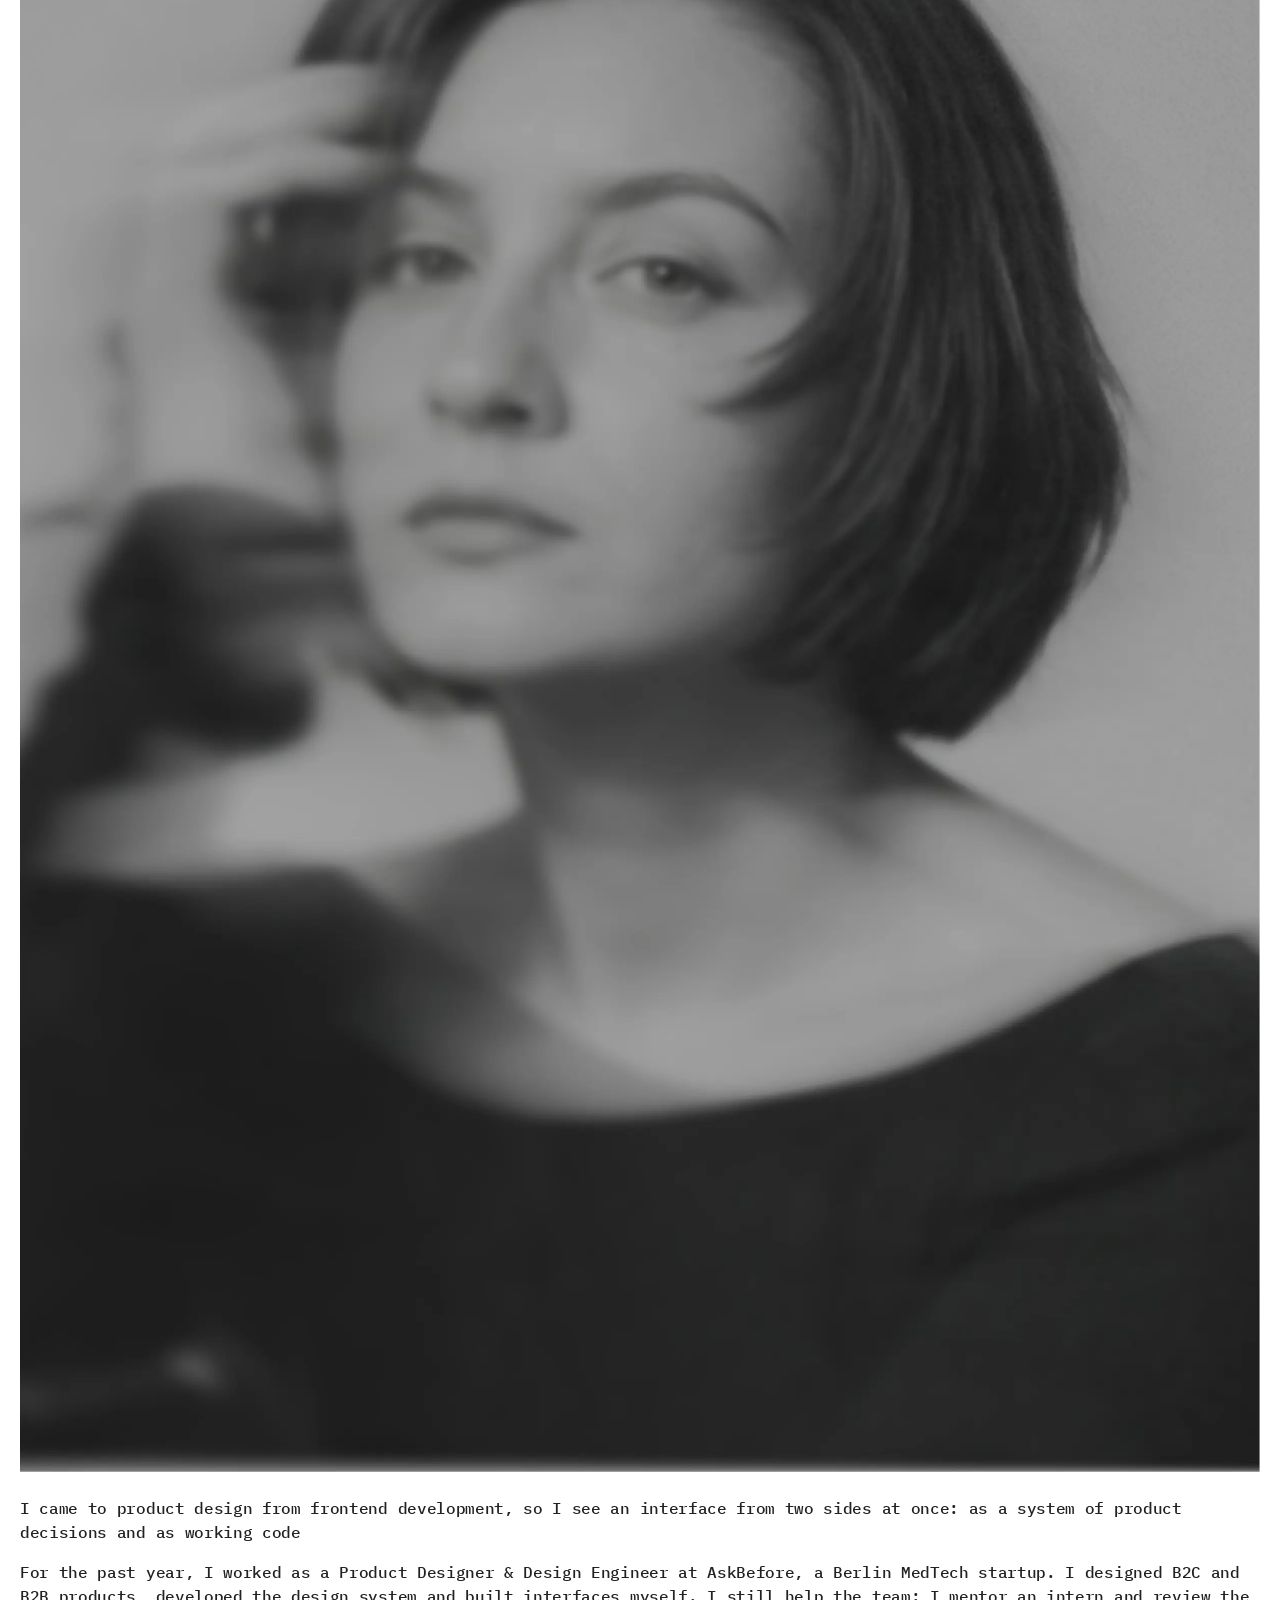
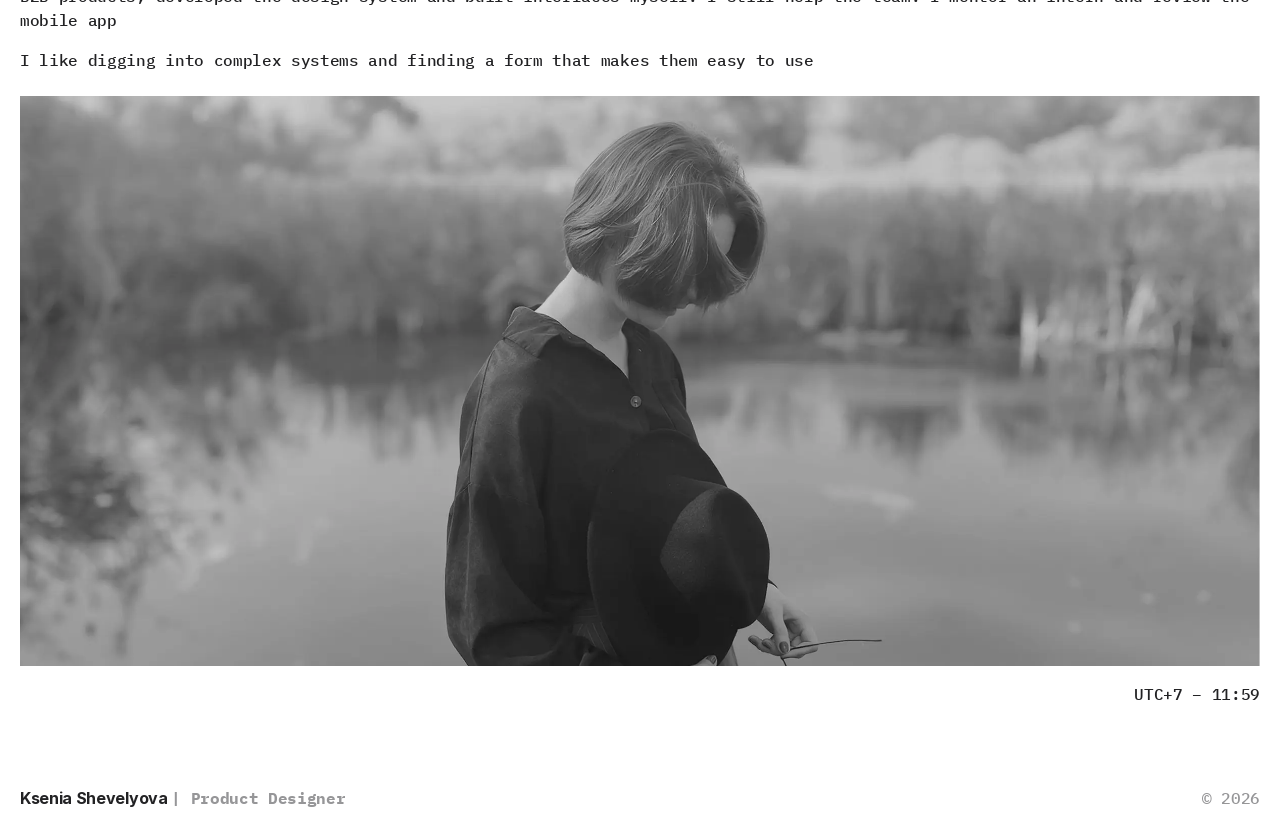
==== commit 90532f87: "Replace the About page with home section anchors in nav and menu. Co-authored-by: Cursor <cursoragen" ====
--- a/en/index.html
+++ b/en/index.html
@@ -62,7 +62,7 @@
 
           <nav class="header__nav" aria-label="Main navigation">
             <div class="header__links">
-              <a class="link header__link" href="about">About me</a>
+              <a class="link header__link" href="#about">About me</a>
               <a class="link header__link" href="https://drive.google.com/file/d/1RFMoS6AXFGiBTUzmuPV4A-A30SHjbNmi/view?usp=sharing" target="_blank" rel="noopener noreferrer">CV</a>
               <a class="link header__link" href="https://t.me/EsLichtne" target="_blank" rel="noopener noreferrer">Telegram</a>
               <a class="link header__link" href="https://www.linkedin.com/in/eslichtne/" target="_blank" rel="noopener noreferrer">Linkedin</a>
@@ -78,8 +78,8 @@
       <nav class="menu" id="mobile-menu" data-menu-panel aria-label="Menu">
         <div class="menu__body">
           <div class="menu__nav">
-            <a class="link menu__link" href="./" aria-current="page">Home</a>
-            <a class="link menu__link" href="about">About me</a>
+            <a class="link menu__link" href="#cases">Case studies</a>
+            <a class="link menu__link" href="#about">About me</a>
           </div>
           <div class="menu__contacts">
             <p class="subheading menu__label">Contacts</p>
@@ -120,7 +120,7 @@
             </p>
           </section>
 
-          <section class="section" aria-labelledby="cases-heading">
+          <section class="section" id="cases" aria-labelledby="cases-heading">
             <div class="section-heading">
               <div class="section-heading__title">
                 <span class="section-heading__dot" aria-hidden="true"></span>
@@ -423,7 +423,7 @@
             </div>
           </section>
 
-          <section class="section" aria-labelledby="about-heading">
+          <section class="section" id="about" aria-labelledby="about-heading">
             <div class="section-heading__title--solo">
               <span class="section-heading__dot" aria-hidden="true"></span>
               <h2 class="heading section-heading__label" id="about-heading">
--- a/css/main.css
+++ b/css/main.css
@@ -120,6 +120,11 @@
   flex-direction: column;
   width: 100%;
   gap: var(--block-gap);
+}
+
+#cases,
+#about {
+  scroll-margin-top: calc(var(--header-height) + 24px);
 }
 
 /* —— Intro —— */
@@ -1293,6 +1298,11 @@
     scroll-margin-top: calc(var(--header-height) + 16px);
   }
 
+  #cases,
+  #about {
+    scroll-margin-top: calc(var(--header-height) + 16px);
+  }
+
   .case-cards {
     grid-template-columns: 1fr;
   }
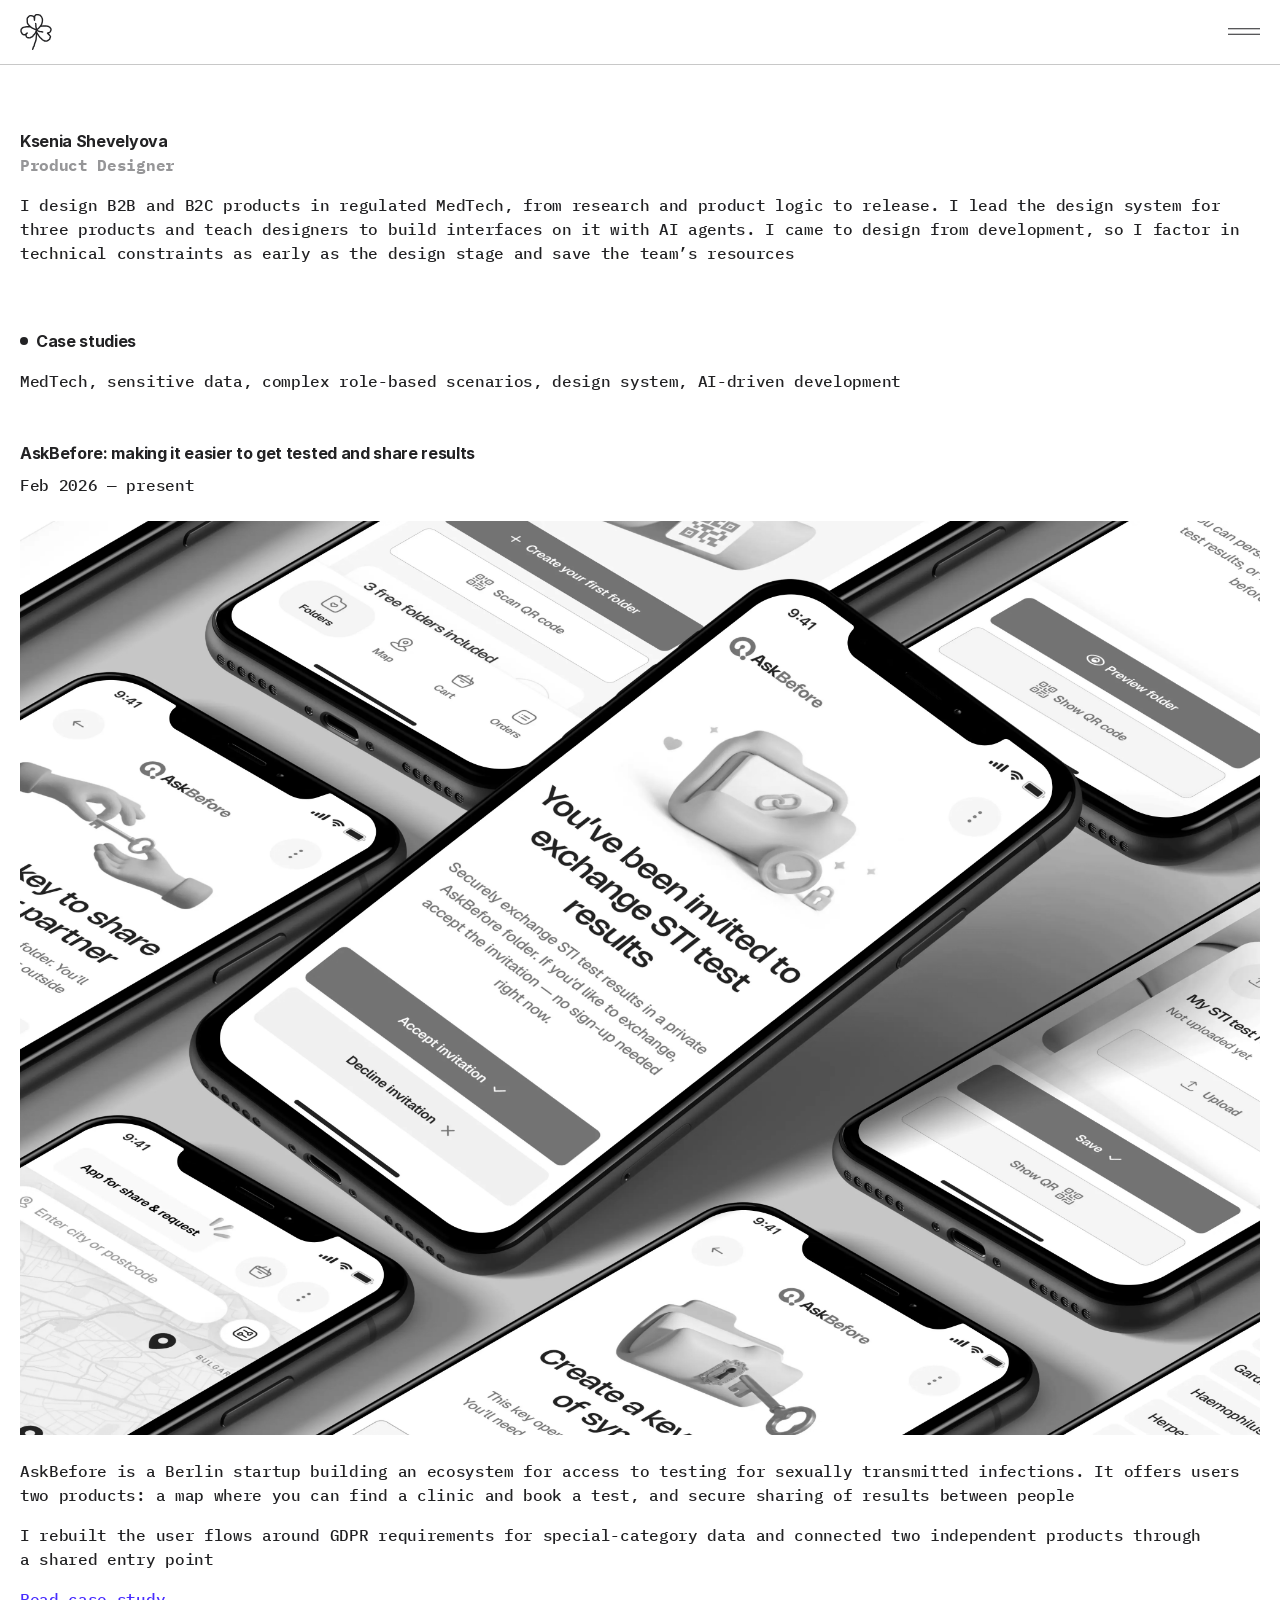
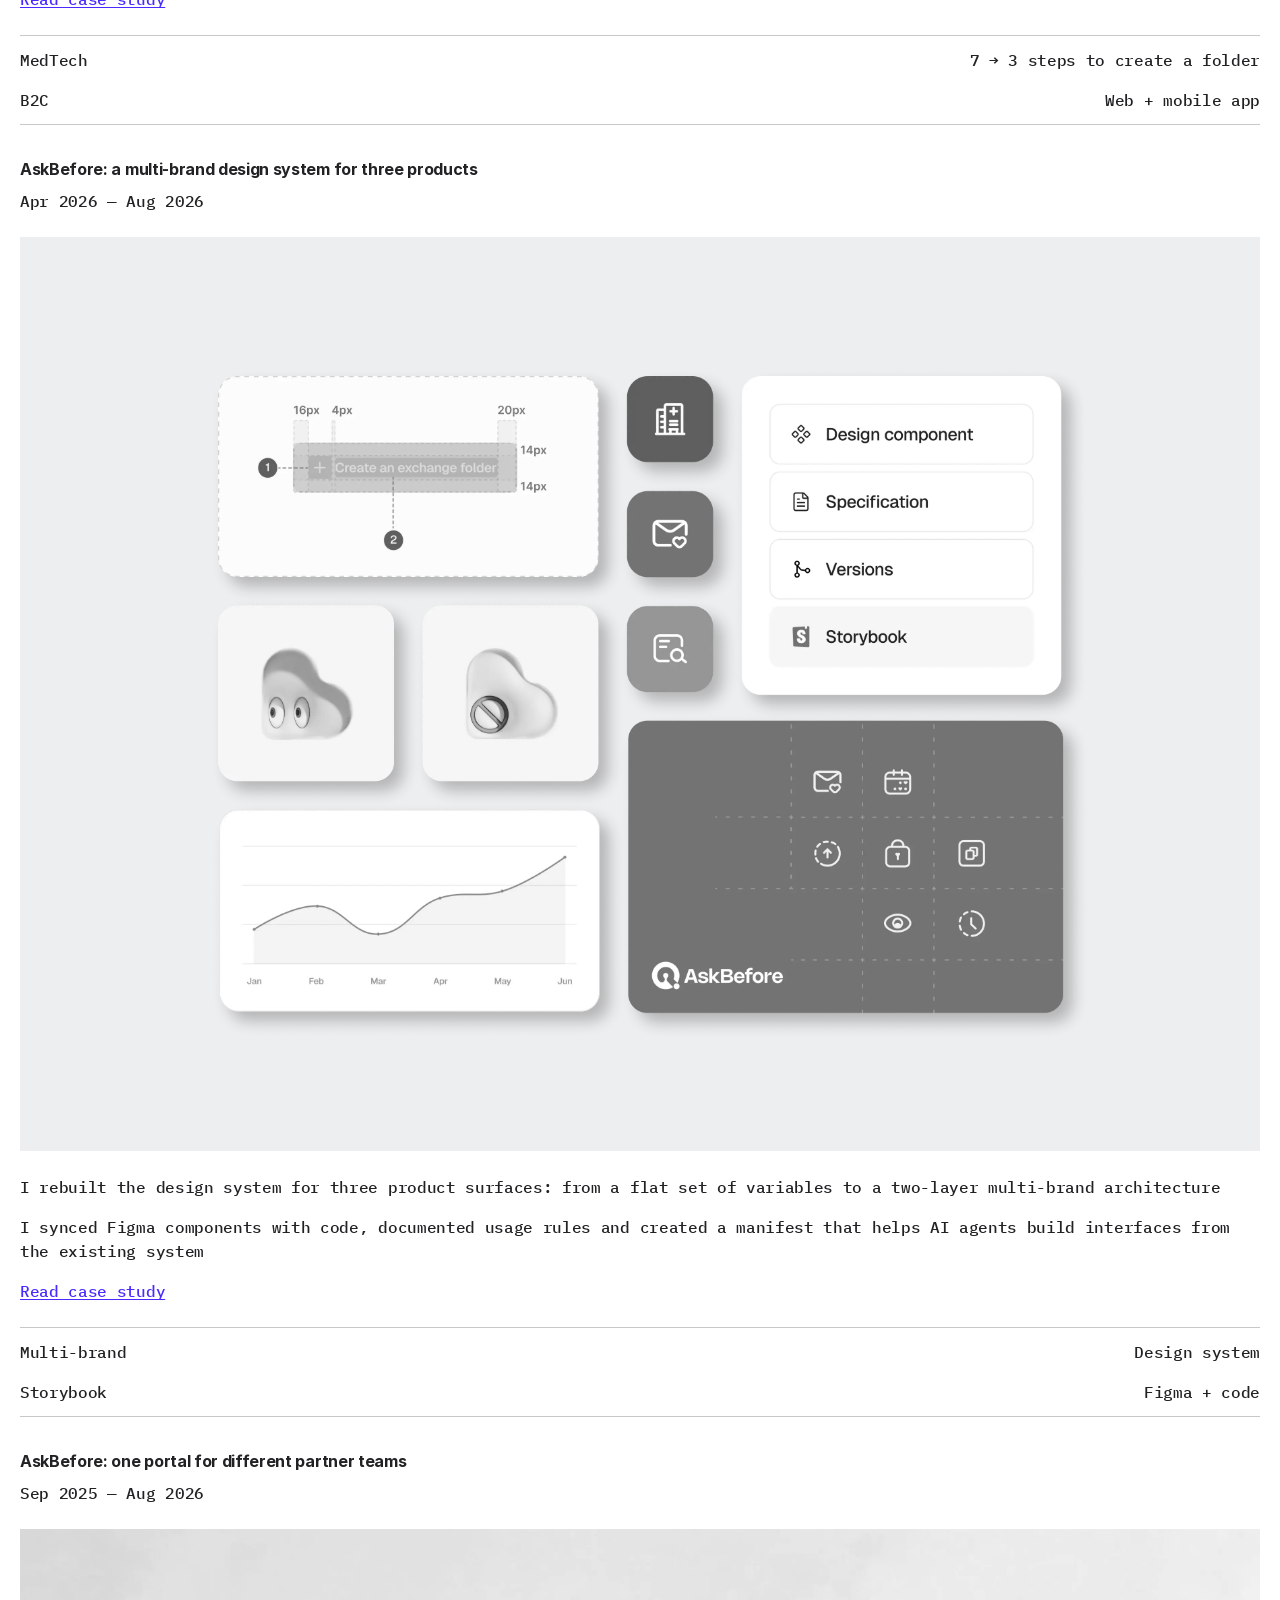
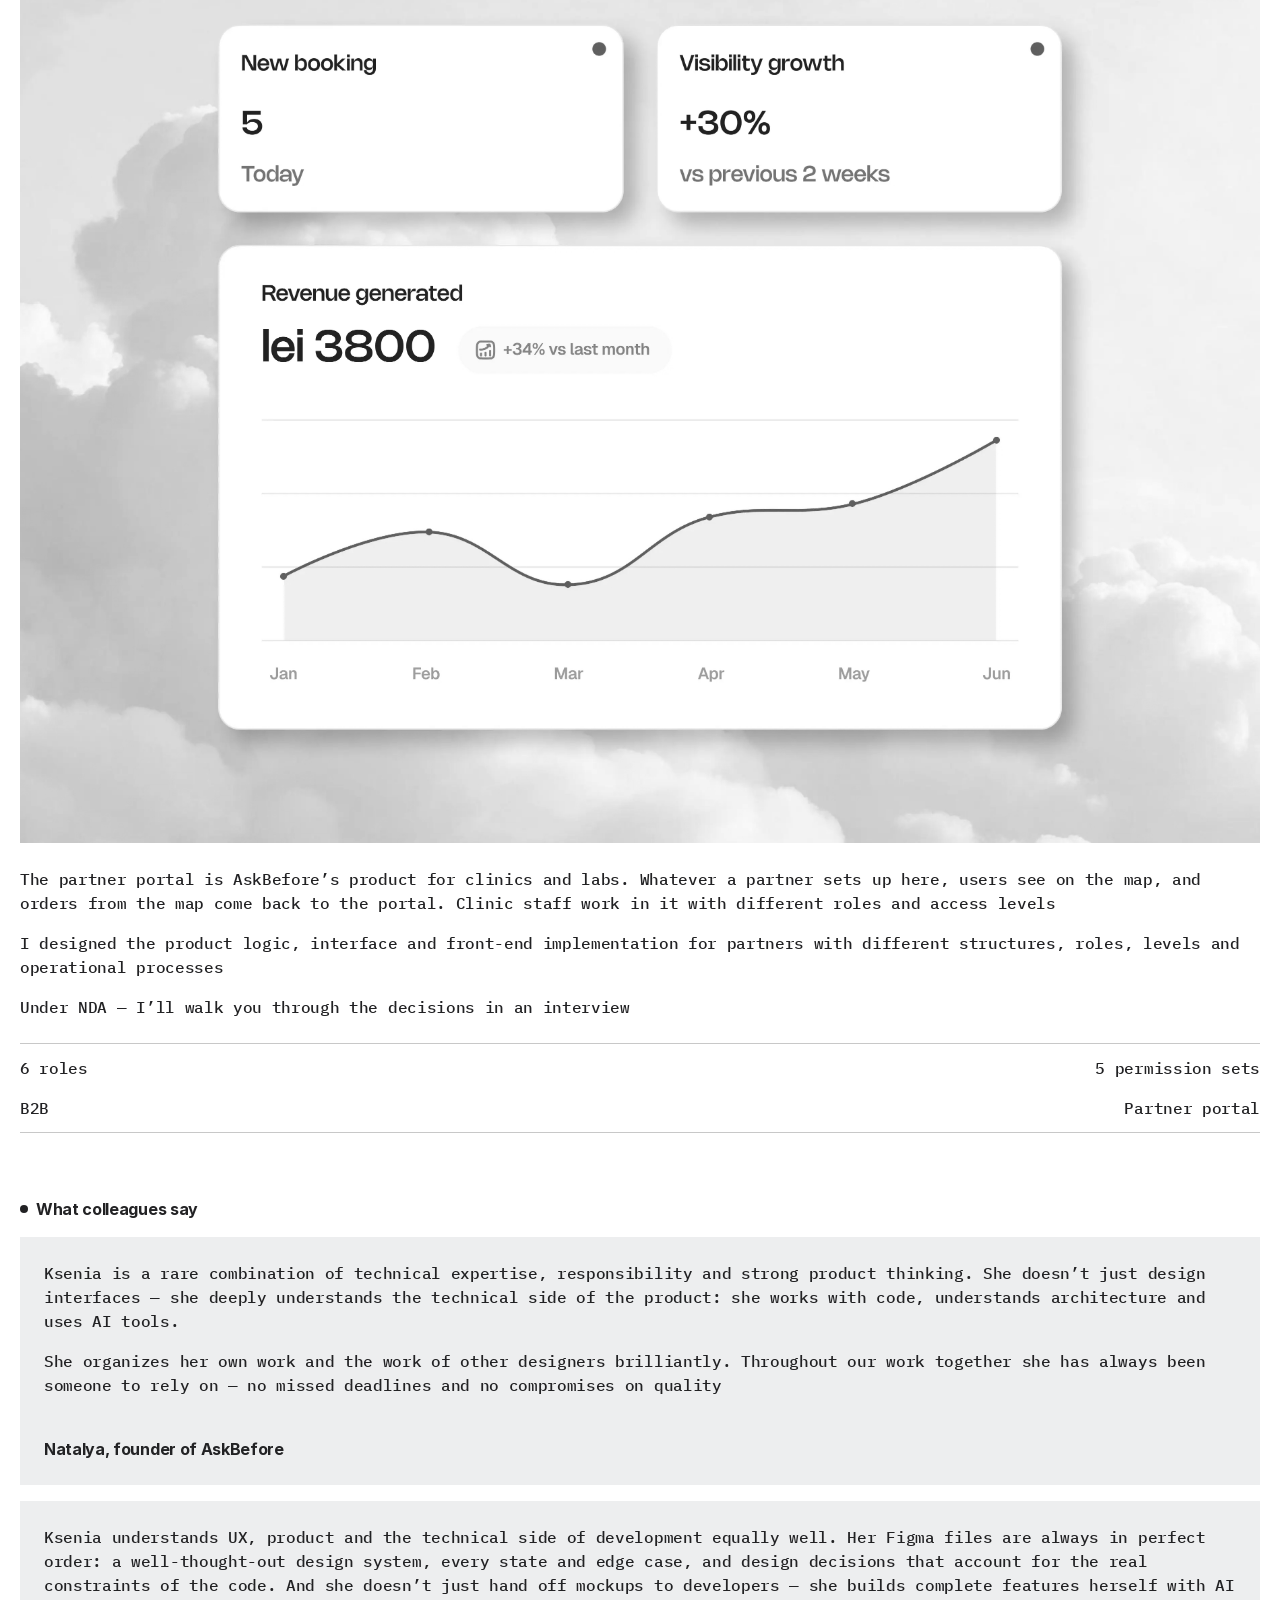
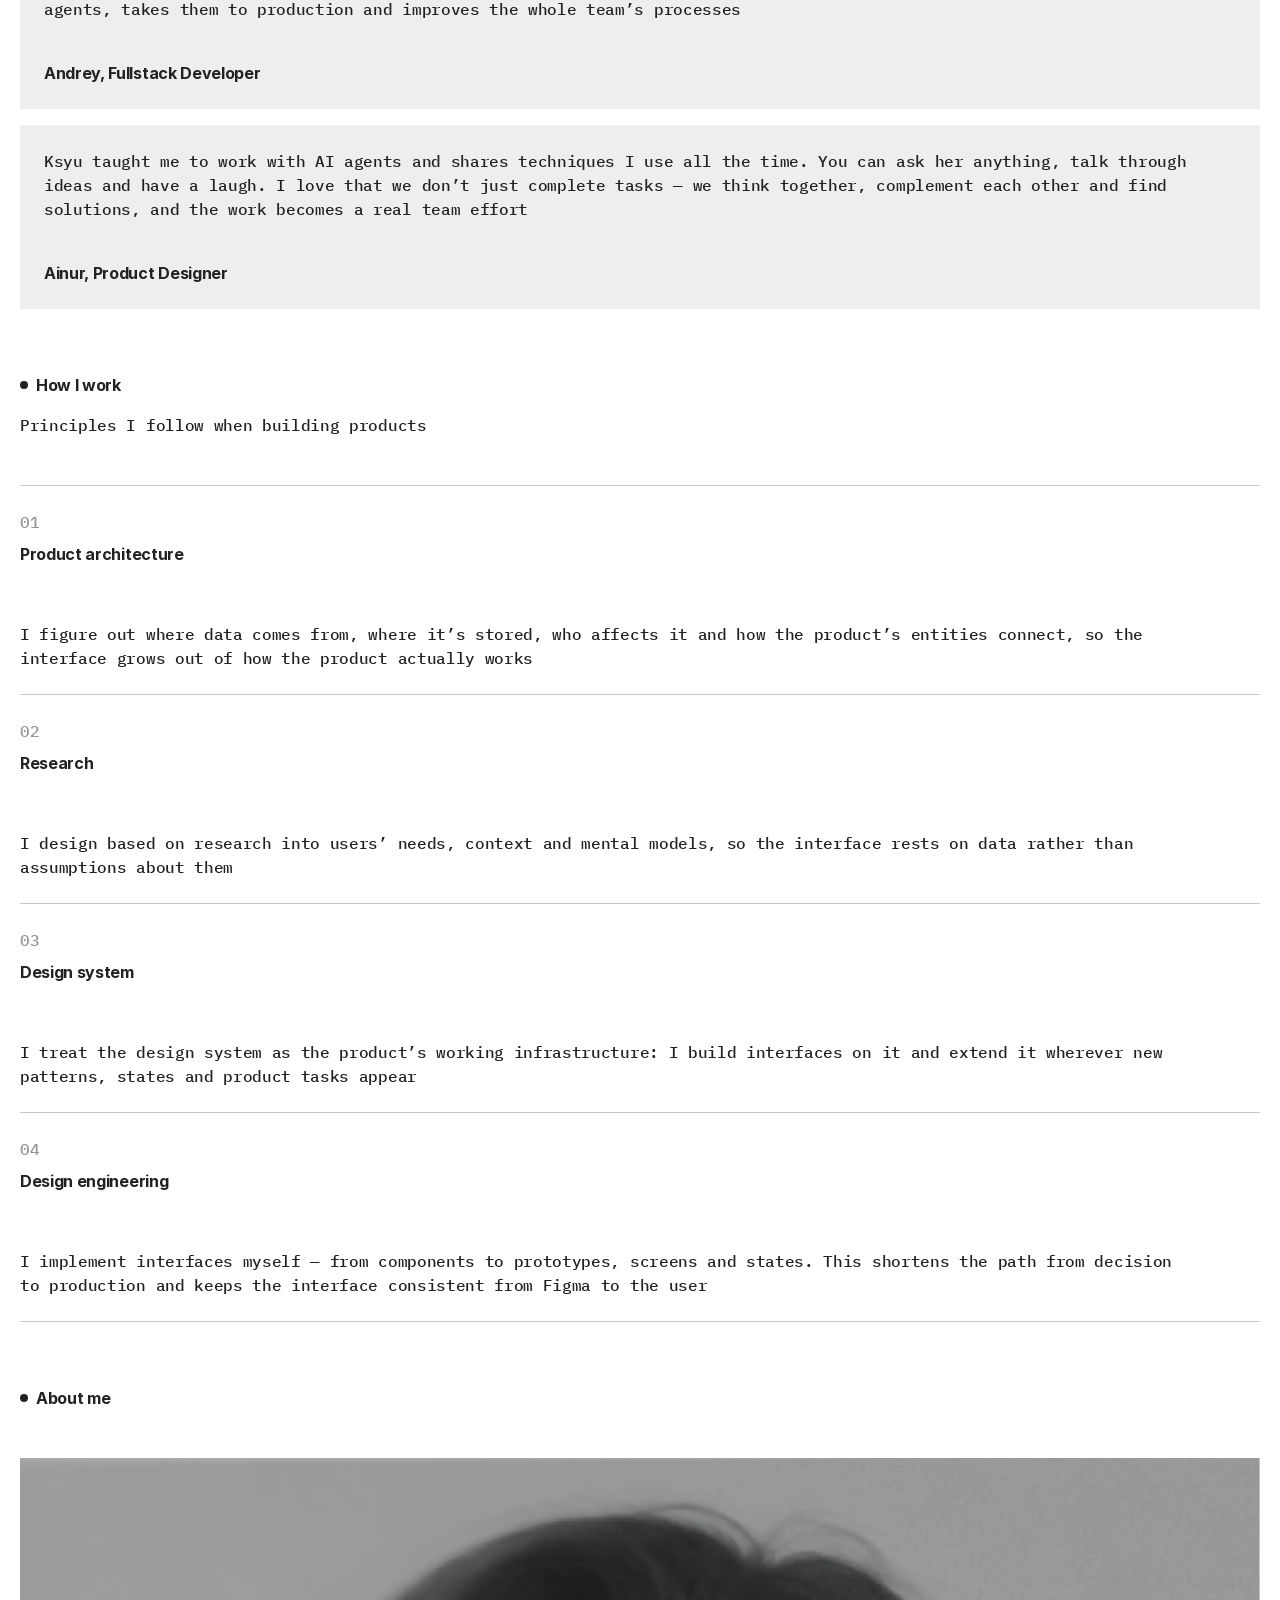
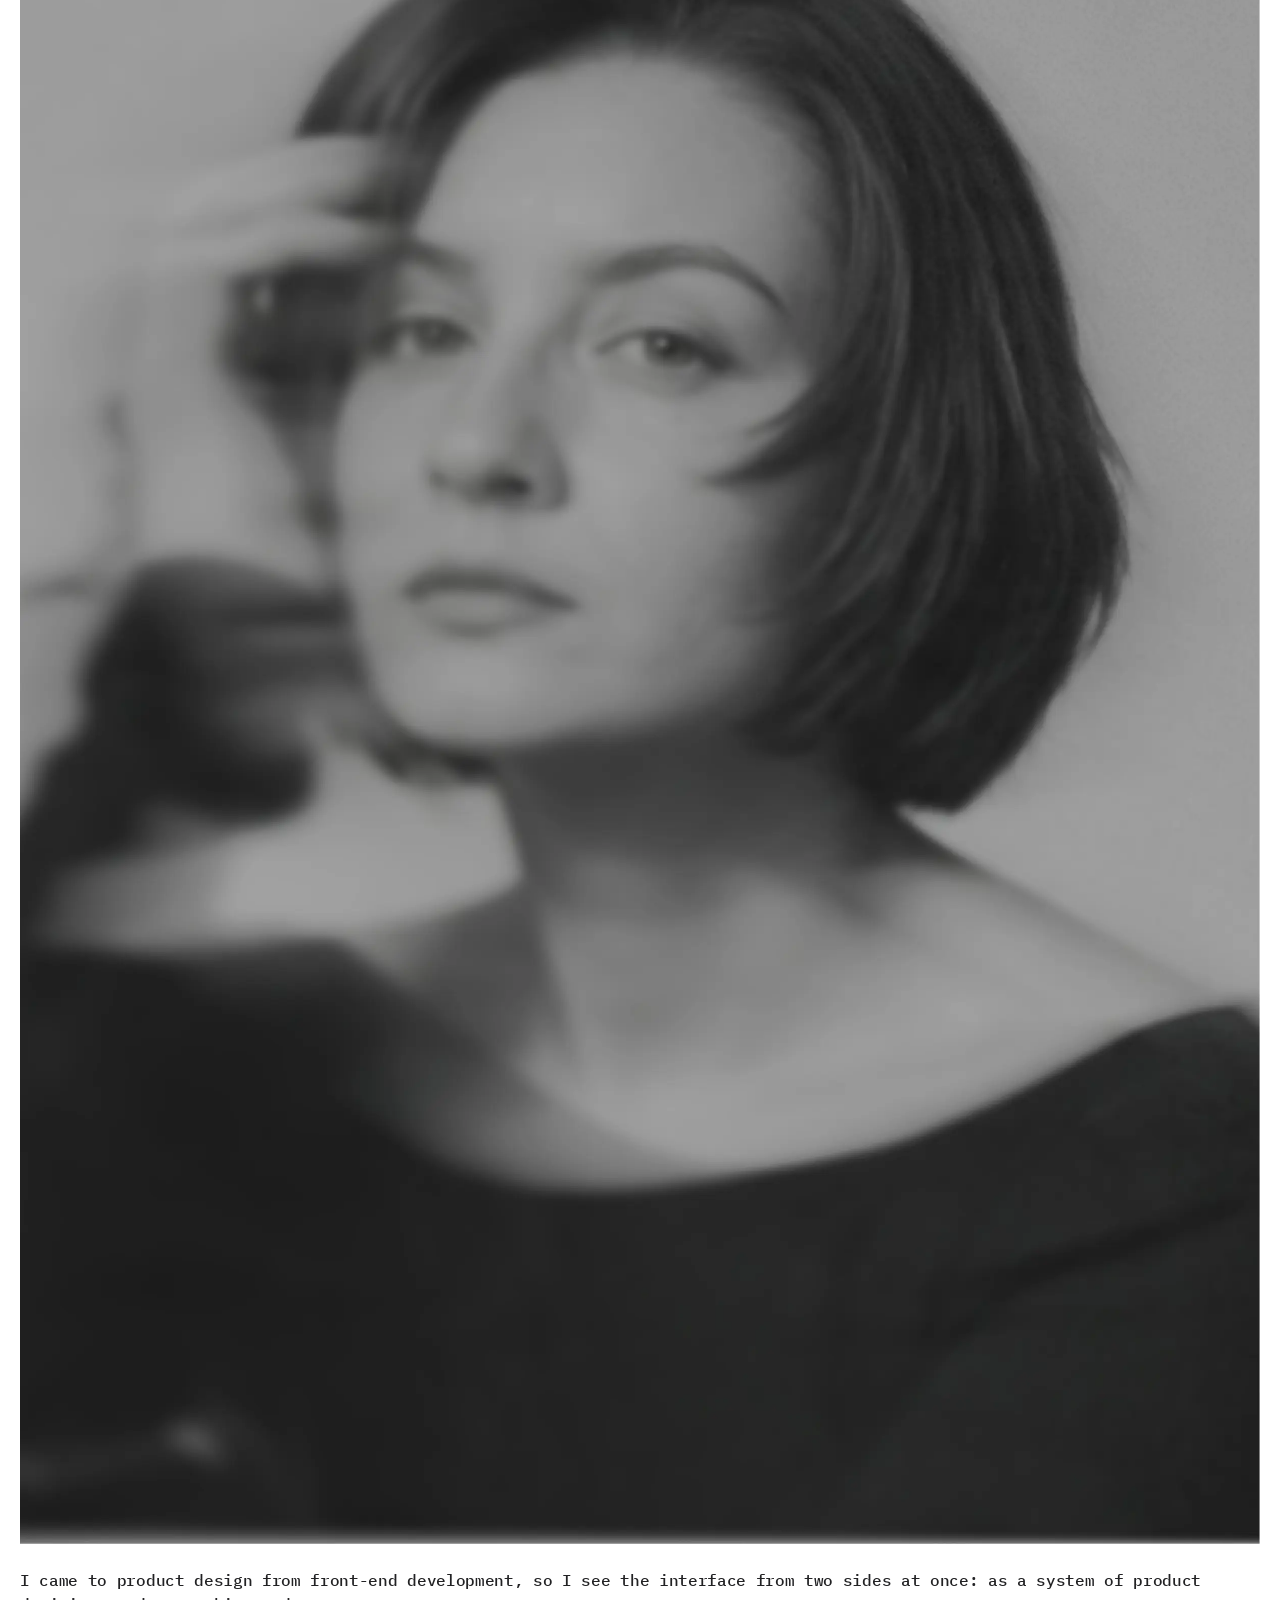
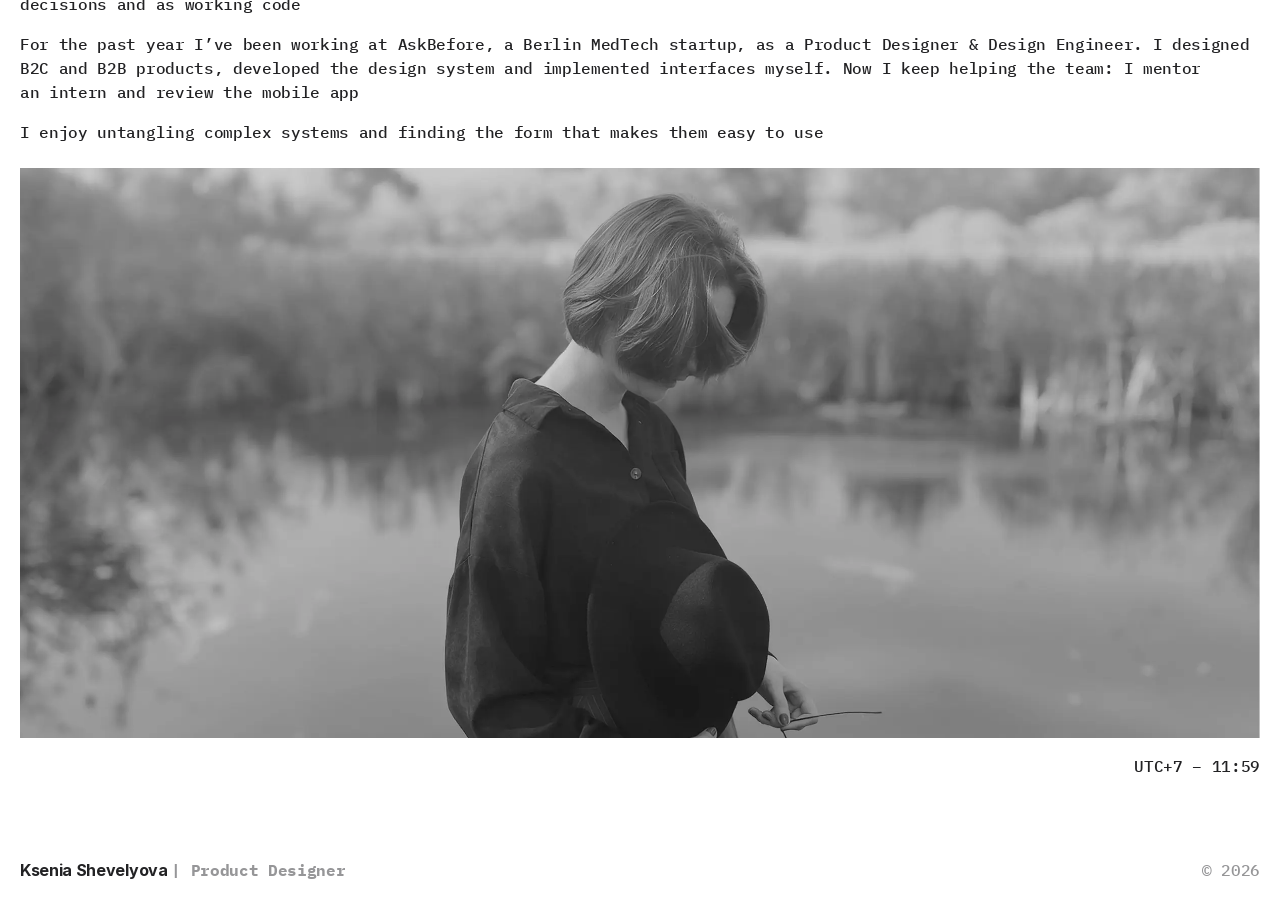
==== commit 6987f84b: "Reformat English HTML pages and compress the B2B cover. Co-authored-by: Cursor <cursoragent@cursor.c" ====
--- a/en/index.html
+++ b/en/index.html
@@ -1,497 +1,429 @@
 <!DOCTYPE html>
 <html lang="en">
-  <head>
-    <meta charset="UTF-8" />
-    <meta name="viewport" content="width=device-width, initial-scale=1.0" />
-    <title>Ksenia Shevelyova — Product Designer</title>
-    <meta
-      name="description"
-      content="Ksenia Shevelyova, Product Designer. MedTech, design systems, AI-driven development."
-    />
-    <link rel="alternate" hreflang="ru" href="https://eslichtne.github.io/portfolio/" />
-    <link rel="alternate" hreflang="en" href="https://eslichtne.github.io/portfolio/en/" />
-    <!-- Open Graph -->
-    <meta property="og:type" content="website" />
-    <meta property="og:site_name" content="Ksenia Shevelyova" />
-    <meta property="og:url" content="https://eslichtne.github.io/portfolio/en/" />
-    <meta property="og:title" content="Ksenia Shevelyova — Product Designer" />
-    <meta property="og:description" content="Ksenia Shevelyova, Product Designer. MedTech, design systems, AI-driven development." />
-    <meta property="og:image" content="https://eslichtne.github.io/portfolio/assets/og/og.png" />
-    <meta property="og:image:width" content="1200" />
-    <meta property="og:image:height" content="630" />
-    <meta property="og:locale" content="en_US" />
-    <meta name="twitter:card" content="summary_large_image" />
-    <link rel="icon" href="../assets/favicon.ico" sizes="any" />
-    <link rel="icon" href="../assets/favicon.svg" type="image/svg+xml" />
-    <link rel="apple-touch-icon" href="../assets/apple-touch-icon.png" />
-    <link
-      rel="icon"
-      href="../assets/icon-512.png"
-      type="image/png"
-      sizes="512x512"
-    />
-    <link
-      rel="preload"
-      href="../assets/fonts/ibm-medium.woff2"
-      as="font"
-      type="font/woff2"
-      crossorigin
-    />
-    <link rel="stylesheet" href="../css/tokens.css" />
-    <link rel="stylesheet" href="../css/reset.css" />
-    <link rel="stylesheet" href="../css/typography.css" />
-    <link rel="stylesheet" href="../css/main.css" />
-    <!-- Microsoft Clarity -->
-    <script type="text/javascript">
-        (function(c,l,a,r,i,t,y){
-            c[a]=c[a]||function(){(c[a].q=c[a].q||[]).push(arguments)};
-            t=l.createElement(r);t.async=1;t.src="https://www.clarity.ms/tag/"+i;
-            y=l.getElementsByTagName(r)[0];y.parentNode.insertBefore(t,y);
-        })(window, document, "clarity", "script", "yzztn9lsdh");
-    </script>
-  </head>
-  <body>
-    <div class="page">
-      <header class="header">
-        <div class="limiter header__inner">
-          <div class="header__brand">
-            <a class="header__logo" href="./" aria-label="Home">
-              <img src="../assets/images/logo.svg" width="32" height="40" alt="" />
-            </a>
-          </div>
-
-          <nav class="header__nav" aria-label="Main navigation">
-            <div class="header__links">
-              <a class="link header__link" href="#about">About me</a>
-              <a class="link header__link" href="https://drive.google.com/file/d/1RFMoS6AXFGiBTUzmuPV4A-A30SHjbNmi/view?usp=sharing" target="_blank" rel="noopener noreferrer">CV</a>
-              <a class="link header__link" href="https://t.me/EsLichtne" target="_blank" rel="noopener noreferrer">Telegram</a>
-              <a class="link header__link" href="https://www.linkedin.com/in/eslichtne/" target="_blank" rel="noopener noreferrer">Linkedin</a>
-            </div>
-            <p class="text header__lang" aria-label="Language">
-              <a href="../" hreflang="ru" lang="ru">Ru</a>|<span aria-current="true">Eng</span>
+
+<head>
+  <meta charset="UTF-8" />
+  <meta name="viewport" content="width=device-width, initial-scale=1.0" />
+  <title>Ksenia Shevelyova — Product Designer</title>
+  <meta name="description"
+    content="Ksenia Shevelyova, Product Designer. MedTech, design systems, AI-driven development." />
+  <link rel="alternate" hreflang="ru" href="https://eslichtne.github.io/portfolio/" />
+  <link rel="alternate" hreflang="en" href="https://eslichtne.github.io/portfolio/en/" />
+  <!-- Open Graph -->
+  <meta property="og:type" content="website" />
+  <meta property="og:site_name" content="Ksenia Shevelyova" />
+  <meta property="og:url" content="https://eslichtne.github.io/portfolio/en/" />
+  <meta property="og:title" content="Ksenia Shevelyova — Product Designer" />
+  <meta property="og:description" content="Ksenia Shevelyova, Product Designer. MedTech, design systems, AI-driven development." />
+  <meta property="og:image" content="https://eslichtne.github.io/portfolio/assets/og/og.png" />
+  <meta property="og:image:width" content="1200" />
+  <meta property="og:image:height" content="630" />
+  <meta property="og:locale" content="en_US" />
+  <meta name="twitter:card" content="summary_large_image" />
+  <link rel="icon" href="../assets/favicon.ico" sizes="any" />
+  <link rel="icon" href="../assets/favicon.svg" type="image/svg+xml" />
+  <link rel="apple-touch-icon" href="../assets/apple-touch-icon.png" />
+  <link rel="icon" href="../assets/icon-512.png" type="image/png" sizes="512x512" />
+  <link rel="preload" href="../assets/fonts/ibm-medium.woff2" as="font" type="font/woff2" crossorigin />
+  <link rel="stylesheet" href="../css/tokens.css" />
+  <link rel="stylesheet" href="../css/reset.css" />
+  <link rel="stylesheet" href="../css/typography.css" />
+  <link rel="stylesheet" href="../css/main.css" />
+  <!-- Microsoft Clarity -->
+  <script type="text/javascript">
+    (function (c, l, a, r, i, t, y) {
+      c[a] = c[a] || function () { (c[a].q = c[a].q || []).push(arguments) };
+      t = l.createElement(r); t.async = 1; t.src = "https://www.clarity.ms/tag/" + i;
+      y = l.getElementsByTagName(r)[0]; y.parentNode.insertBefore(t, y);
+    })(window, document, "clarity", "script", "yzztn9lsdh");
+  </script>
+</head>
+
+<body>
+  <div class="page">
+    <header class="header">
+      <div class="limiter header__inner">
+        <div class="header__brand">
+          <a class="header__logo" href="./" aria-label="Home">
+            <img src="../assets/images/logo.svg" width="32" height="40" alt="" />
+          </a>
+        </div>
+
+        <nav class="header__nav" aria-label="Main navigation">
+          <div class="header__links">
+            <a class="link header__link" href="#about">About me</a>
+            <a class="link header__link"
+              href="https://drive.google.com/file/d/1RFMoS6AXFGiBTUzmuPV4A-A30SHjbNmi/view?usp=sharing" target="_blank"
+              rel="noopener noreferrer">CV</a>
+            <a class="link header__link" href="https://t.me/EsLichtne" target="_blank"
+              rel="noopener noreferrer">Telegram</a>
+            <a class="link header__link" href="https://www.linkedin.com/in/eslichtne/" target="_blank"
+              rel="noopener noreferrer">Linkedin</a>
+          </div>
+          <p class="text header__lang" aria-label="Language">
+            <a href="../" hreflang="ru" lang="ru">Ru</a>|<span aria-current="true">Eng</span>
+          </p>
+        </nav>
+      </div>
+    </header>
+
+    <div class="menu-overlay" data-menu-overlay></div>
+    <nav class="menu" id="mobile-menu" data-menu-panel aria-label="Menu">
+      <div class="menu__body">
+        <div class="menu__nav">
+          <a class="link menu__link" href="#cases">Case studies</a>
+          <a class="link menu__link" href="#about">About me</a>
+        </div>
+        <div class="menu__contacts">
+          <p class="subheading menu__label">Contacts</p>
+          <div class="menu__contact-links">
+            <a class="link menu__link"
+              href="https://drive.google.com/file/d/1RFMoS6AXFGiBTUzmuPV4A-A30SHjbNmi/view?usp=sharing"
+              target="_blank" rel="noopener noreferrer">CV</a>
+            <a class="link menu__link" href="https://t.me/EsLichtne" target="_blank"
+              rel="noopener noreferrer">Telegram</a>
+            <a class="link menu__link" href="https://www.linkedin.com/in/eslichtne/" target="_blank"
+              rel="noopener noreferrer">Linkedin</a>
+          </div>
+        </div>
+      </div>
+      <p class="text menu__lang" aria-label="Language">
+        <a href="../" hreflang="ru" lang="ru">Ru</a>|<span aria-current="true">Eng</span>
+      </p>
+    </nav>
+    <button type="button" class="header__menu-btn" data-menu-button
+      aria-expanded="false" aria-controls="mobile-menu"
+      aria-label="Open menu" data-menu-close-label="Close menu">
+      <span class="header__menu-icon" aria-hidden="true">
+        <span class="header__menu-line"></span>
+        <span class="header__menu-line"></span>
+      </span>
+    </button>
+
+    <div class="main">
+      <main class="main__content">
+        <section class="intro" aria-label="Introduction">
+          <div class="intro__identity">
+            <h1 class="heading intro__name">Ksenia Shevelyova</h1>
+            <p class="subheading intro__role">
+              Product Designer
             </p>
-          </nav>
-        </div>
-      </header>
-
-      <div class="menu-overlay" data-menu-overlay></div>
-      <nav class="menu" id="mobile-menu" data-menu-panel aria-label="Menu">
-        <div class="menu__body">
-          <div class="menu__nav">
-            <a class="link menu__link" href="#cases">Case studies</a>
-            <a class="link menu__link" href="#about">About me</a>
-          </div>
-          <div class="menu__contacts">
-            <p class="subheading menu__label">Contacts</p>
-            <div class="menu__contact-links">
-              <a class="link menu__link" href="https://drive.google.com/file/d/1RFMoS6AXFGiBTUzmuPV4A-A30SHjbNmi/view?usp=sharing" target="_blank" rel="noopener noreferrer">CV</a>
-              <a class="link menu__link" href="https://t.me/EsLichtne" target="_blank" rel="noopener noreferrer">Telegram</a>
-              <a class="link menu__link" href="https://www.linkedin.com/in/eslichtne/" target="_blank" rel="noopener noreferrer">Linkedin</a>
-            </div>
-          </div>
-        </div>
-        <p class="text menu__lang" aria-label="Language">
-          <a href="../" hreflang="ru" lang="ru">Ru</a>|<span aria-current="true">Eng</span>
+          </div>
+          <p class="text intro__summary">
+            I design B2B and B2C products in regulated MedTech, from research and product logic to release. I
+            lead the design system for three products and teach designers to build interfaces on it with AI
+            agents. I came to design from development, so I factor in technical constraints as early as the
+            design stage and save the team’s resources
+          </p>
+        </section>
+
+        <section class="section" id="cases" aria-labelledby="cases-heading">
+          <div class="section-heading">
+            <div class="section-heading__title">
+              <span class="section-heading__dot" aria-hidden="true"></span>
+              <h2 class="heading section-heading__label" id="cases-heading">
+                Case studies
+              </h2>
+            </div>
+            <p class="text section-heading__desc">
+              MedTech, sensitive data, complex role-based scenarios, design system, AI-driven development
+            </p>
+          </div>
+
+          <div class="cases__list">
+            <article class="case" data-case>
+              <div class="case__heading">
+                <h3 class="heading case__title">
+                  AskBefore: making it easier to&nbsp;get tested and share results
+                </h3>
+                <p class="text case__date">Feb 2026&nbsp;— present</p>
+              </div>
+
+              <div class="case__content">
+                <div class="case__description">
+                  <p class="text">
+                    AskBefore is&nbsp;a&nbsp;Berlin startup building an&nbsp;ecosystem for&nbsp;access
+                    to&nbsp;testing for&nbsp;sexually transmitted infections. It offers users two products:
+                    a&nbsp;map where you can find a&nbsp;clinic and book a&nbsp;test, and secure sharing
+                    of&nbsp;results between people
+                  </p>
+                  <p class="text">
+                    I&nbsp;rebuilt the user flows around GDPR requirements for&nbsp;special-category data and
+                    connected two independent products through a&nbsp;shared entry point
+                  </p>
+                </div>
+                <a class="link case__more" href="cases/b2c">Read case study</a>
+              </div>
+
+              <a class="case__cover" data-case-cover href="cases/b2c"
+                aria-label="AskBefore: making it easier to get tested and share results">
+                <img src="../assets/images/cases/b2c/cover.webp"
+                  alt="AskBefore mobile app screens" width="4972" height="2976" />
+              </a>
+
+              <div class="case__meta">
+                <p class="text">MedTech</p>
+                <p class="text">7 → 3 steps to&nbsp;create a&nbsp;folder</p>
+                <div class="case__meta-end">
+                  <p class="text">B2C</p>
+                  <p class="text">Web + mobile app</p>
+                </div>
+              </div>
+            </article>
+
+            <article class="case" data-case>
+              <div class="case__heading">
+                <h3 class="heading case__title">
+                  AskBefore: a multi-brand design system for three products
+                </h3>
+                <p class="text case__date">Apr 2026&nbsp;— Aug 2026</p>
+              </div>
+
+              <div class="case__content">
+                <div class="case__description">
+                  <p class="text">
+                    I&nbsp;rebuilt the design system for&nbsp;three product surfaces: from a&nbsp;flat set
+                    of&nbsp;variables to&nbsp;a&nbsp;two-layer multi-brand architecture
+                  </p>
+                  <p class="text">
+                    I&nbsp;synced Figma components with code, documented usage rules and created
+                    a&nbsp;manifest that helps AI agents build interfaces from the existing system
+                  </p>
+                </div>
+                <a class="link case__more" href="cases/ds">Read case study</a>
+              </div>
+
+              <a class="case__cover" data-case-cover href="cases/ds"
+                aria-label="AskBefore: a multi-brand design system for three products">
+                <img src="../assets/images/cases/ds/cover.webp"
+                  alt="Collage of components from AskBefore’s multi-brand design system" width="923" height="680" />
+              </a>
+
+              <div class="case__meta">
+                <p class="text">Multi-brand</p>
+                <p class="text">Design system</p>
+                <div class="case__meta-end">
+                  <p class="text">Storybook</p>
+                  <p class="text">Figma + code</p>
+                </div>
+              </div>
+            </article>
+
+            <article class="case" data-case>
+              <div class="case__heading">
+                <h3 class="heading case__title">
+                  AskBefore: one portal for&nbsp;different partner teams
+                </h3>
+                <p class="text case__date">Sep 2025&nbsp;— Aug 2026</p>
+              </div>
+
+              <div class="case__content">
+                <div class="case__description">
+                  <p class="text">
+                    The partner portal is&nbsp;AskBefore’s product for&nbsp;clinics and labs. Whatever
+                    a&nbsp;partner sets up here, users see on&nbsp;the map, and orders from the map come back
+                    to&nbsp;the portal. Clinic staff work in&nbsp;it with different roles and access levels
+                  </p>
+                  <p class="text">
+                    I&nbsp;designed the product logic, interface and front-end implementation
+                    for&nbsp;partners with different structures, roles, levels and operational processes
+                  </p>
+                  <p class="text">
+                    Under NDA&nbsp;— I’ll walk you through the decisions in&nbsp;an&nbsp;interview
+                  </p>
+                </div>
+              </div>
+
+              <div class="case__cover case__cover--static" data-case-cover>
+                <img src="../assets/images/cases/b2b/cover.webp" alt="AskBefore partner portal interfaces"
+                  width="923" height="680" />
+              </div>
+
+              <div class="case__meta">
+                <p class="text">6 roles</p>
+                <p class="text">5 permission sets</p>
+                <div class="case__meta-end">
+                  <p class="text">B2B</p>
+                  <p class="text">Partner portal</p>
+                </div>
+              </div>
+            </article>
+          </div>
+        </section>
+
+        <section class="section" aria-labelledby="testimonials-heading">
+          <div class="testimonials">
+            <div class="section-heading__title--solo testimonials__title">
+              <span class="section-heading__dot" aria-hidden="true"></span>
+              <h2 class="heading section-heading__label" id="testimonials-heading">
+                What colleagues say
+              </h2>
+            </div>
+
+            <div class="testimonials__list">
+              <blockquote class="testimonial">
+                <div class="testimonial__quotes">
+                  <p class="text">
+                    Ksenia is&nbsp;a&nbsp;rare combination of&nbsp;technical expertise, responsibility and
+                    strong product thinking. She doesn’t just design interfaces&nbsp;— she deeply understands
+                    the technical side of&nbsp;the product: she works with code, understands architecture and
+                    uses AI tools.
+                  </p>
+                  <p class="text">
+                    She organizes her own work and the work of&nbsp;other designers brilliantly. Throughout
+                    our work together she has always been someone to&nbsp;rely on&nbsp;— no missed deadlines
+                    and no compromises on&nbsp;quality
+                  </p>
+                </div>
+                <footer class="heading testimonial__author">
+                  Natalya, founder of AskBefore
+                </footer>
+              </blockquote>
+
+              <blockquote class="testimonial">
+                <p class="text testimonial__quote">
+                  Ksenia understands UX, product and the technical side of&nbsp;development equally well. Her
+                  Figma files are always in&nbsp;perfect order: a&nbsp;well-thought-out design system, every
+                  state and edge case, and design decisions that account for&nbsp;the real constraints
+                  of&nbsp;the code. And she doesn’t just hand off mockups to&nbsp;developers&nbsp;— she builds
+                  complete features herself with AI agents, takes them to&nbsp;production and improves the
+                  whole team’s processes
+                </p>
+                <footer class="heading testimonial__author">
+                  Andrey, Fullstack Developer
+                </footer>
+              </blockquote>
+
+              <blockquote class="testimonial">
+                <p class="text testimonial__quote">
+                  Ksyu taught me to&nbsp;work with AI agents and shares techniques I&nbsp;use all the time.
+                  You can ask her anything, talk through ideas and have a&nbsp;laugh. I&nbsp;love that we
+                  don’t just complete tasks&nbsp;— we think together, complement each other and find
+                  solutions, and the work becomes a&nbsp;real team effort
+                </p>
+                <footer class="heading testimonial__author">
+                  Ainur, Product Designer
+                </footer>
+              </blockquote>
+            </div>
+          </div>
+        </section>
+
+        <section class="section" aria-labelledby="principles-heading">
+          <div class="section-heading">
+            <div class="section-heading__title">
+              <span class="section-heading__dot" aria-hidden="true"></span>
+              <h2 class="heading section-heading__label" id="principles-heading">
+                How I&nbsp;work
+              </h2>
+            </div>
+            <p class="text section-heading__desc">
+              Principles I&nbsp;follow when building products
+            </p>
+          </div>
+
+          <div class="principles__grid">
+            <article class="principle principle--architecture">
+              <div class="principle__header">
+                <p class="text principle__index">01</p>
+                <h3 class="heading principle__title">Product architecture</h3>
+              </div>
+              <p class="text principle__text">
+                I&nbsp;figure out where data comes from, where it’s stored, who affects it and how the
+                product’s entities connect, so the interface grows out of&nbsp;how the product actually works
+              </p>
+            </article>
+
+            <article class="principle principle--user-research">
+              <div class="principle__header">
+                <p class="text principle__index">02</p>
+                <h3 class="heading principle__title">Research</h3>
+              </div>
+              <p class="text principle__text">
+                I&nbsp;design based on&nbsp;research into users’ needs, context and mental models, so the
+                interface rests on&nbsp;data rather than assumptions about them
+              </p>
+            </article>
+
+            <article class="principle principle--design-system">
+              <div class="principle__header">
+                <p class="text principle__index">03</p>
+                <h3 class="heading principle__title">Design system</h3>
+              </div>
+              <p class="text principle__text">
+                I&nbsp;treat the design system as&nbsp;the product’s working infrastructure: I&nbsp;build
+                interfaces on&nbsp;it and extend it wherever new patterns, states and product tasks appear
+              </p>
+            </article>
+
+            <article class="principle principle--engineering">
+              <div class="principle__header">
+                <p class="text principle__index">04</p>
+                <h3 class="heading principle__title">Design engineering</h3>
+              </div>
+              <p class="text principle__text">
+                I&nbsp;implement interfaces myself&nbsp;— from components to&nbsp;prototypes, screens and
+                states. This shortens the path from decision to&nbsp;production and keeps the interface
+                consistent from Figma to&nbsp;the user
+              </p>
+            </article>
+          </div>
+        </section>
+
+        <section class="section" id="about" aria-labelledby="about-heading">
+          <div class="section-heading__title--solo">
+            <span class="section-heading__dot" aria-hidden="true"></span>
+            <h2 class="heading section-heading__label" id="about-heading">
+              About me
+            </h2>
+          </div>
+
+          <div class="about__layout">
+            <div class="about__photo-portrait">
+              <img src="../assets/images/photo-1.webp" alt="Portrait of Ksenia Shevelyova" width="456" height="620" />
+            </div>
+
+            <div class="about__bio">
+              <p class="text">
+                I&nbsp;came to&nbsp;product design from front-end development, so I&nbsp;see the interface
+                from two sides at&nbsp;once: as&nbsp;a&nbsp;system of&nbsp;product decisions and
+                as&nbsp;working code
+              </p>
+              <p class="text">
+                For the past year I’ve been working at&nbsp;AskBefore, a&nbsp;Berlin MedTech startup,
+                as&nbsp;a&nbsp;Product Designer &amp; Design Engineer. I&nbsp;designed B2C and B2B products,
+                developed the design system and implemented interfaces myself. Now I&nbsp;keep helping the
+                team: I&nbsp;mentor an&nbsp;intern and review the mobile app
+              </p>
+              <p class="text">
+                I&nbsp;enjoy untangling complex systems and finding the form that makes them easy to&nbsp;use
+              </p>
+            </div>
+
+            <div class="about__aside">
+              <div class="about__photo-landscape">
+                <img src="../assets/images/photo-2.webp" alt="Landscape: water and trees" width="452" height="208" />
+              </div>
+              <p class="text about__time" data-local-time>
+                UTC+7 – <span data-local-time-value>--</span>
+              </p>
+            </div>
+          </div>
+        </section>
+      </main>
+
+      <footer class="footer">
+        <p class="heading footer__credit">
+          Ksenia Shevelyova
+          <span class="subheading footer__role">| Product Designer</span>
         </p>
-      </nav>
-      <button type="button" class="header__menu-btn" data-menu-button
-        aria-expanded="false" aria-controls="mobile-menu"
-        aria-label="Open menu" data-menu-close-label="Close menu">
-        <span class="header__menu-icon" aria-hidden="true">
-          <span class="header__menu-line"></span>
-          <span class="header__menu-line"></span>
-        </span>
-      </button>
-
-      <div class="main">
-        <main class="main__content">
-          <section class="intro" aria-label="Introduction">
-            <div class="intro__identity">
-              <h1 class="heading intro__name">Ksenia Shevelyova</h1>
-              <p class="subheading intro__role">
-                Product Designer &amp;&nbsp;Design Engineer
-              </p>
-            </div>
-            <p class="text intro__summary">
-              In&nbsp;2&nbsp;years, I&nbsp;went from frontend developer
-              to&nbsp;lead designer at&nbsp;a&nbsp;Berlin MedTech startup.
-              I&nbsp;take product decisions from logic to&nbsp;production
-              code, from first research to&nbsp;launch
-            </p>
-          </section>
-
-          <section class="section" id="cases" aria-labelledby="cases-heading">
-            <div class="section-heading">
-              <div class="section-heading__title">
-                <span class="section-heading__dot" aria-hidden="true"></span>
-                <h2 class="heading section-heading__label" id="cases-heading">
-                  Case studies
-                </h2>
-              </div>
-              <p class="text section-heading__desc">
-                MedTech, sensitive data, complex role-based scenarios,
-                design system, AI&#8209;driven development
-              </p>
-            </div>
-
-            <div class="cases__list">
-              <article class="case" data-case>
-                <div class="case__heading">
-                  <h3 class="heading case__title">
-                    AskBefore: making it easier to&nbsp;get tested
-                    and&nbsp;share results
-                  </h3>
-                  <p class="text case__date">Feb&nbsp;2026&nbsp;— present</p>
-                </div>
-
-                <div class="case__content">
-                  <div class="case__description">
-                    <p class="text">
-                      Two consumer products for&nbsp;access to&nbsp;STI
-                      testing: a&nbsp;map where you can find a&nbsp;clinic
-                      and book a&nbsp;test, and secure sharing of&nbsp;results
-                      between people
-                    </p>
-                    <p class="text">
-                      I&nbsp;rebuilt the user flows around sensitive data,
-                      privacy requirements and the link between two
-                      independent products
-                    </p>
-                  </div>
-                  <a class="link case__more" href="cases/b2c"
-                    >Read case study</a
-                  >
-                </div>
-
-                <a
-                  class="case__cover"
-                  data-case-cover
-                  href="cases/b2c"
-                  aria-label="AskBefore: making it easier to get tested and share results"
-                >
-                  <img
-                    src="../assets/images/cases/b2c/cover.webp"
-                    alt="Covers of AskBefore consumer products: clinic map and results sharing"
-                    width="923"
-                    height="680"
-                  />
-                </a>
-
-                <div class="case__meta">
-                  <p class="text">MVP →&nbsp;MLP</p>
-                  <p class="text">7&nbsp;→&nbsp;3 steps to create a folder</p>
-                  <div class="case__meta-end">
-                    <p class="text">B2C</p>
-                    <p class="text">Веб + мобильное приложение</p>
-                  </div>
-                </div>
-              </article>
-
-              <article class="case" data-case>
-                <div class="case__heading">
-                  <h3 class="heading case__title">
-                    AskBefore: a&nbsp;multi-brand design system for&nbsp;three
-                    products
-                  </h3>
-                  <p class="text case__date">Apr&nbsp;2026&nbsp;— Aug&nbsp;2026</p>
-                </div>
-
-                <div class="case__content">
-                  <div class="case__description">
-                    <p class="text">
-                      I&nbsp;rebuilt the design system for&nbsp;three product
-                      surfaces: from a&nbsp;flat set of&nbsp;variables
-                      to&nbsp;a&nbsp;two-layer multi-brand architecture
-                    </p>
-                    <p class="text">
-                      I&nbsp;synced Figma components with code, documented
-                      the usage rules and created a&nbsp;manifest that helps
-                      AI agents build interfaces from the existing system
-                    </p>
-                  </div>
-                  <a class="link case__more" href="cases/ds"
-                    >Read case study</a
-                  >
-                </div>
-
-                <a
-                  class="case__cover"
-                  data-case-cover
-                  href="cases/ds"
-                  aria-label="AskBefore: a multi-brand design system for three products"
-                >
-                  <img
-                    src="../assets/images/cases/ds/cover.webp"
-                    alt="Collage of components from the AskBefore multi-brand design system"
-                    width="923"
-                    height="680"
-                  />
-                </a>
-
-                <div class="case__meta">
-                  <p class="text">3&nbsp;products</p>
-                  <p class="text">Design system</p>
-                  <div class="case__meta-end">
-                    <p class="text">Storybook</p>
-                    <p class="text">Figma + code</p>
-                  </div>
-                </div>
-              </article>
-
-              <article class="case" data-case>
-                <div class="case__heading">
-                  <h3 class="heading case__title">
-                    AskBefore: one portal for&nbsp;different partner teams
-                  </h3>
-                  <p class="text case__date">Sep&nbsp;2025&nbsp;— Aug&nbsp;2026</p>
-                </div>
-
-                <div class="case__content">
-                  <div class="case__description">
-                    <p class="text">
-                      A&nbsp;partner portal for&nbsp;clinics and labs:
-                      locations, tests, orders, bookings and team management
-                    </p>
-                    <p class="text">
-                      I&nbsp;designed the product logic, the interface
-                      and the frontend for&nbsp;partners with different
-                      structures, roles, levels and operational processes
-                    </p>
-                    <p class="text">
-                      This project is under NDA. I&nbsp;will walk you through
-                      the decisions in&nbsp;an&nbsp;interview
-                    </p>
-                  </div>
-                </div>
-
-                <div class="case__cover case__cover--static" data-case-cover>
-                  <img
-                    src="../assets/images/cases/b2b/cover.webp"
-                    alt="AskBefore partner portal interfaces"
-                    width="923"
-                    height="680"
-                  />
-                </div>
-
-                <div class="case__meta">
-                  <p class="text">6&nbsp;roles</p>
-                  <p class="text">5&nbsp;permission sets</p>
-                  <div class="case__meta-end">
-                    <p class="text">B2B</p>
-                    <p class="text">Partner portal</p>
-                  </div>
-                </div>
-              </article>
-            </div>
-          </section>
-
-          <section class="section" aria-labelledby="testimonials-heading">
-            <div class="testimonials">
-              <div class="section-heading__title--solo testimonials__title">
-                <span class="section-heading__dot" aria-hidden="true"></span>
-                <h2
-                  class="heading section-heading__label"
-                  id="testimonials-heading"
-                >
-                  What colleagues say
-                </h2>
-              </div>
-
-              <div class="testimonials__list">
-                <blockquote class="testimonial">
-                  <div class="testimonial__quotes">
-                    <p class="text">
-                      Ksenia is&nbsp;a&nbsp;rare combination of&nbsp;technical
-                      expertise, responsibility and strong product thinking.
-                      She doesn’t just design interfaces, she deeply
-                      understands the technical side of&nbsp;the product:
-                      she works with code, knows the architecture and uses
-                      AI tools.
-                    </p>
-                    <p class="text">
-                      She organizes her own work and the work of&nbsp;other
-                      designers really well. Throughout our work together,
-                      I&nbsp;could always rely on&nbsp;her: no&nbsp;missed
-                      deadlines and no&nbsp;compromises on&nbsp;quality
-                    </p>
-                  </div>
-                  <footer class="heading testimonial__author">
-                    Natalya, Founder of&nbsp;AskBefore
-                  </footer>
-                </blockquote>
-
-                <blockquote class="testimonial">
-                  <p class="text testimonial__quote">
-                    Ksenia understands UX, product and the technical side
-                    of&nbsp;development equally well. Her Figma files are always
-                    in&nbsp;perfect order: a&nbsp;well-thought-out design
-                    system, every state and edge case, and design decisions
-                    that respect real code constraints. And she doesn’t just
-                    hand designs over to&nbsp;developers. She builds complete
-                    features herself with AI agents, takes them
-                    to&nbsp;production and improves the whole team’s processes
-                  </p>
-                  <footer class="heading testimonial__author">
-                    Andrey, Fullstack Developer
-                  </footer>
-                </blockquote>
-
-                <blockquote class="testimonial">
-                  <p class="text testimonial__quote">
-                    Ksu taught me to&nbsp;work with AI agents and shares
-                    techniques I&nbsp;use all the time. You can ask her
-                    anything, discuss ideas and laugh together. I&nbsp;like
-                    that we&nbsp;don’t just complete tasks: we&nbsp;think
-                    together, complement each other and find solutions.
-                    It&nbsp;makes work a&nbsp;real team effort
-                  </p>
-                  <footer class="heading testimonial__author">
-                    Ainur, Product Designer
-                  </footer>
-                </blockquote>
-              </div>
-            </div>
-          </section>
-
-          <section class="section" aria-labelledby="principles-heading">
-            <div class="section-heading">
-              <div class="section-heading__title">
-                <span class="section-heading__dot" aria-hidden="true"></span>
-                <h2
-                  class="heading section-heading__label"
-                  id="principles-heading"
-                >
-                  How I&nbsp;work
-                </h2>
-              </div>
-              <p class="text section-heading__desc">
-                Principles I&nbsp;follow when building products
-              </p>
-            </div>
-
-            <div class="principles__grid">
-              <article class="principle principle--architecture">
-                <div class="principle__header">
-                  <p class="text principle__index">01</p>
-                  <h3 class="heading principle__title">Product architecture</h3>
-                </div>
-                <p class="text principle__text">
-                  I&nbsp;figure out where data comes from, where it&nbsp;is
-                  stored, who changes it and how product entities connect.
-                  This way, the interface grows from how the product
-                  actually works
-                </p>
-              </article>
-
-              <article class="principle principle--user-research">
-                <div class="principle__header">
-                  <p class="text principle__index">02</p>
-                  <h3 class="heading principle__title">User research</h3>
-                </div>
-                <p class="text principle__text">
-                  I&nbsp;design based on&nbsp;research into users’ needs,
-                  context and mental models. This way, the interface relies
-                  on&nbsp;data, not on&nbsp;assumptions about users
-                </p>
-              </article>
-
-              <article class="principle principle--design-system">
-                <div class="principle__header">
-                  <p class="text principle__index">03</p>
-                  <h3 class="heading principle__title">Design system</h3>
-                </div>
-                <p class="text principle__text">
-                  I&nbsp;treat the design system as&nbsp;the product’s working
-                  infrastructure: I&nbsp;build interfaces with&nbsp;it
-                  and extend it&nbsp;where new patterns, states and product
-                  tasks appear
-                </p>
-              </article>
-
-              <article class="principle principle--engineering">
-                <div class="principle__header">
-                  <p class="text principle__index">04</p>
-                  <h3 class="heading principle__title">Design engineering</h3>
-                </div>
-                <p class="text principle__text">
-                  I&nbsp;build interfaces myself, from components
-                  to&nbsp;prototypes, screens and states. This shortens
-                  the path from decision to&nbsp;production and keeps
-                  the interface consistent from Figma to&nbsp;the user
-                </p>
-              </article>
-            </div>
-          </section>
-
-          <section class="section" id="about" aria-labelledby="about-heading">
-            <div class="section-heading__title--solo">
-              <span class="section-heading__dot" aria-hidden="true"></span>
-              <h2 class="heading section-heading__label" id="about-heading">
-                About me
-              </h2>
-            </div>
-
-            <div class="about__layout">
-              <div class="about__photo-portrait">
-                <img
-                  src="../assets/images/photo-1.webp"
-                  alt="Portrait of Ksenia Shevelyova"
-                  width="456"
-                  height="620"
-                />
-              </div>
-
-              <div class="about__bio">
-                <p class="text">
-                  I&nbsp;came to&nbsp;product design from frontend
-                  development, so&nbsp;I&nbsp;see an&nbsp;interface from two
-                  sides at&nbsp;once: as&nbsp;a&nbsp;system of&nbsp;product
-                  decisions and as&nbsp;working code
-                </p>
-                <p class="text">
-                  For the past year, I&nbsp;worked as&nbsp;a&nbsp;Product
-                  Designer &amp; Design Engineer at&nbsp;AskBefore,
-                  a&nbsp;Berlin MedTech startup. I&nbsp;designed B2C and B2B
-                  products, developed the design system and built interfaces
-                  myself. I&nbsp;still help the team: I&nbsp;mentor an&nbsp;intern
-                  and review the mobile app
-                </p>
-                <p class="text">
-                  I&nbsp;like digging into complex systems and finding a&nbsp;form
-                  that makes them easy to&nbsp;use
-                </p>
-              </div>
-
-              <div class="about__aside">
-                <div class="about__photo-landscape">
-                  <img
-                    src="../assets/images/photo-2.webp"
-                    alt="Landscape: water and trees"
-                    width="452"
-                    height="208"
-                  />
-                </div>
-                <p class="text about__time" data-local-time>
-                  UTC+7 – <span data-local-time-value>--</span>
-                </p>
-              </div>
-            </div>
-          </section>
-        </main>
-
-        <footer class="footer">
-          <p class="heading footer__credit">
-            Ksenia Shevelyova
-            <span class="subheading footer__role"
-              >| Product Designer</span
-            >
-          </p>
-          <p class="text footer__copy">© 2026</p>
-        </footer>
-      </div>
+        <p class="text footer__copy">© 2026</p>
+      </footer>
     </div>
-
-    <script src="../js/menu.js"></script>
-    <script src="../js/main.js"></script>
-  </body>
-</html>
+  </div>
+
+  <script src="../js/menu.js"></script>
+  <script src="../js/main.js"></script>
+</body>
+
+</html>
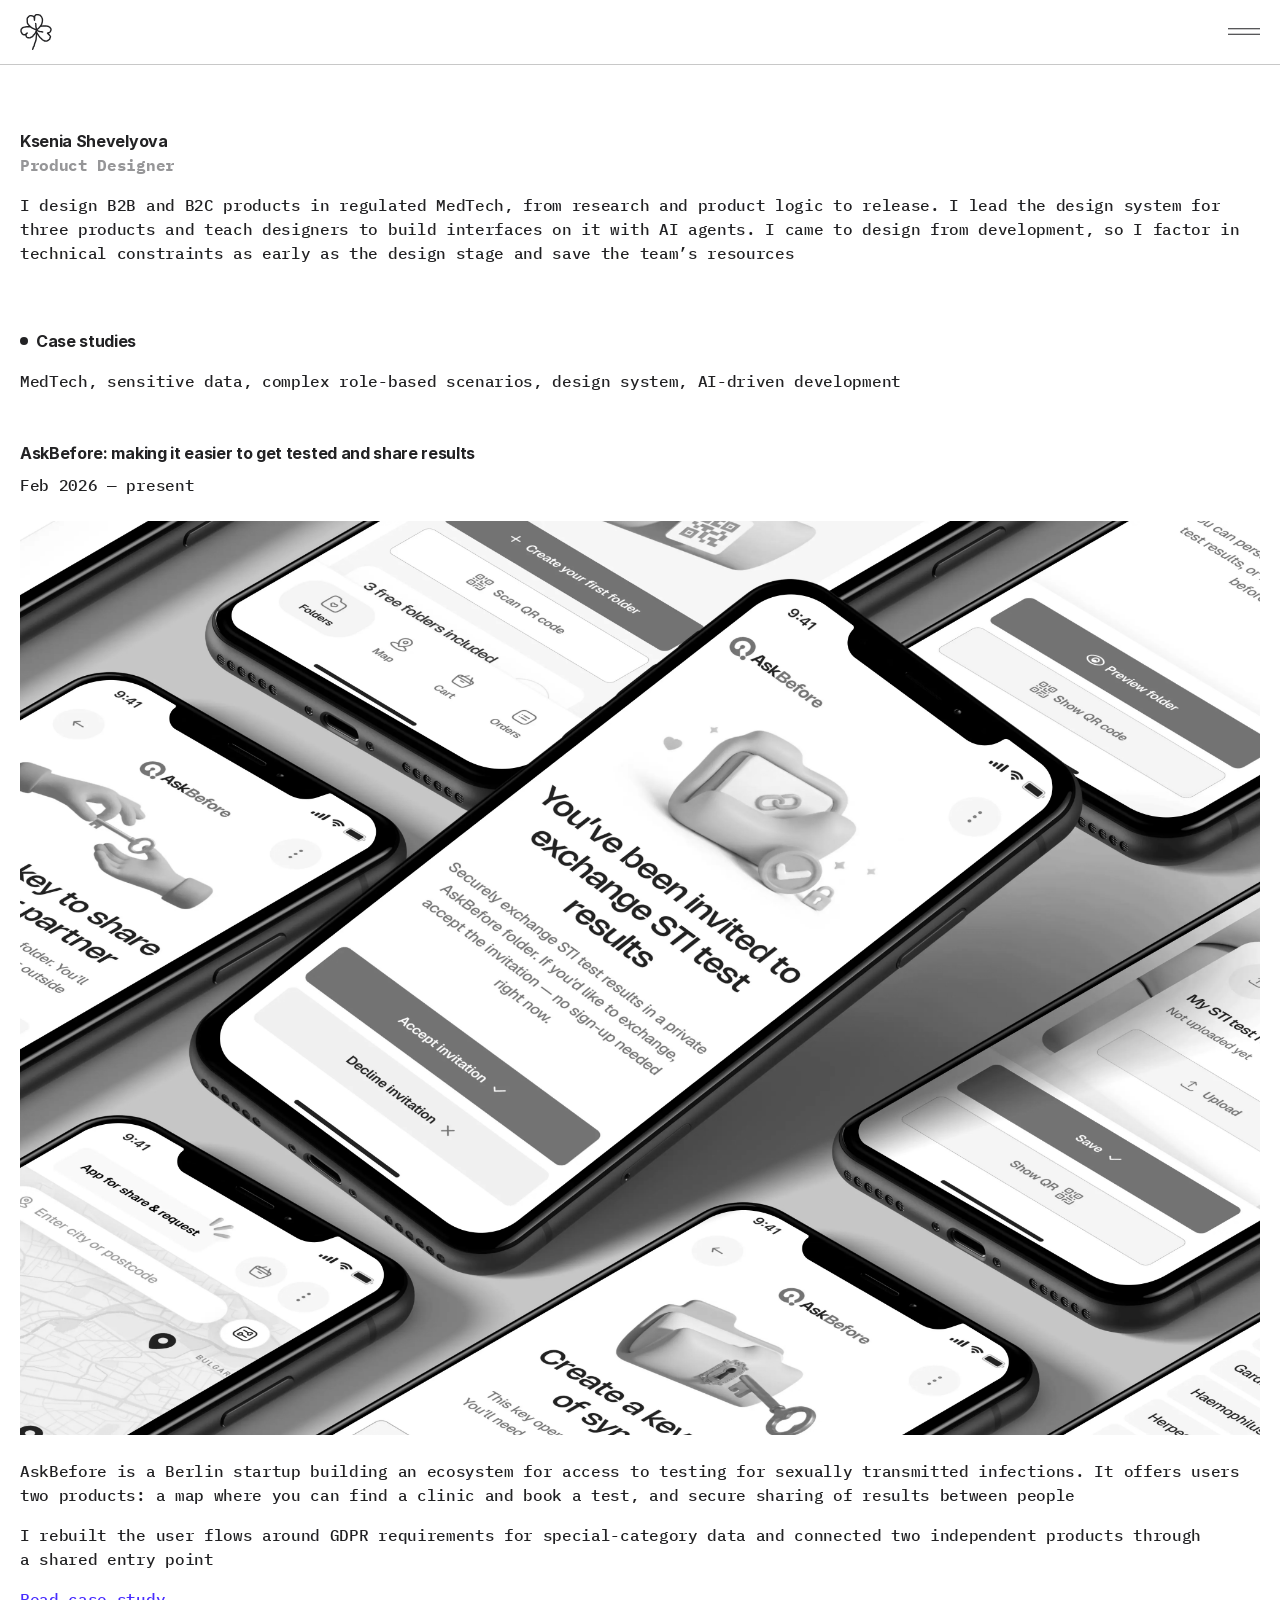
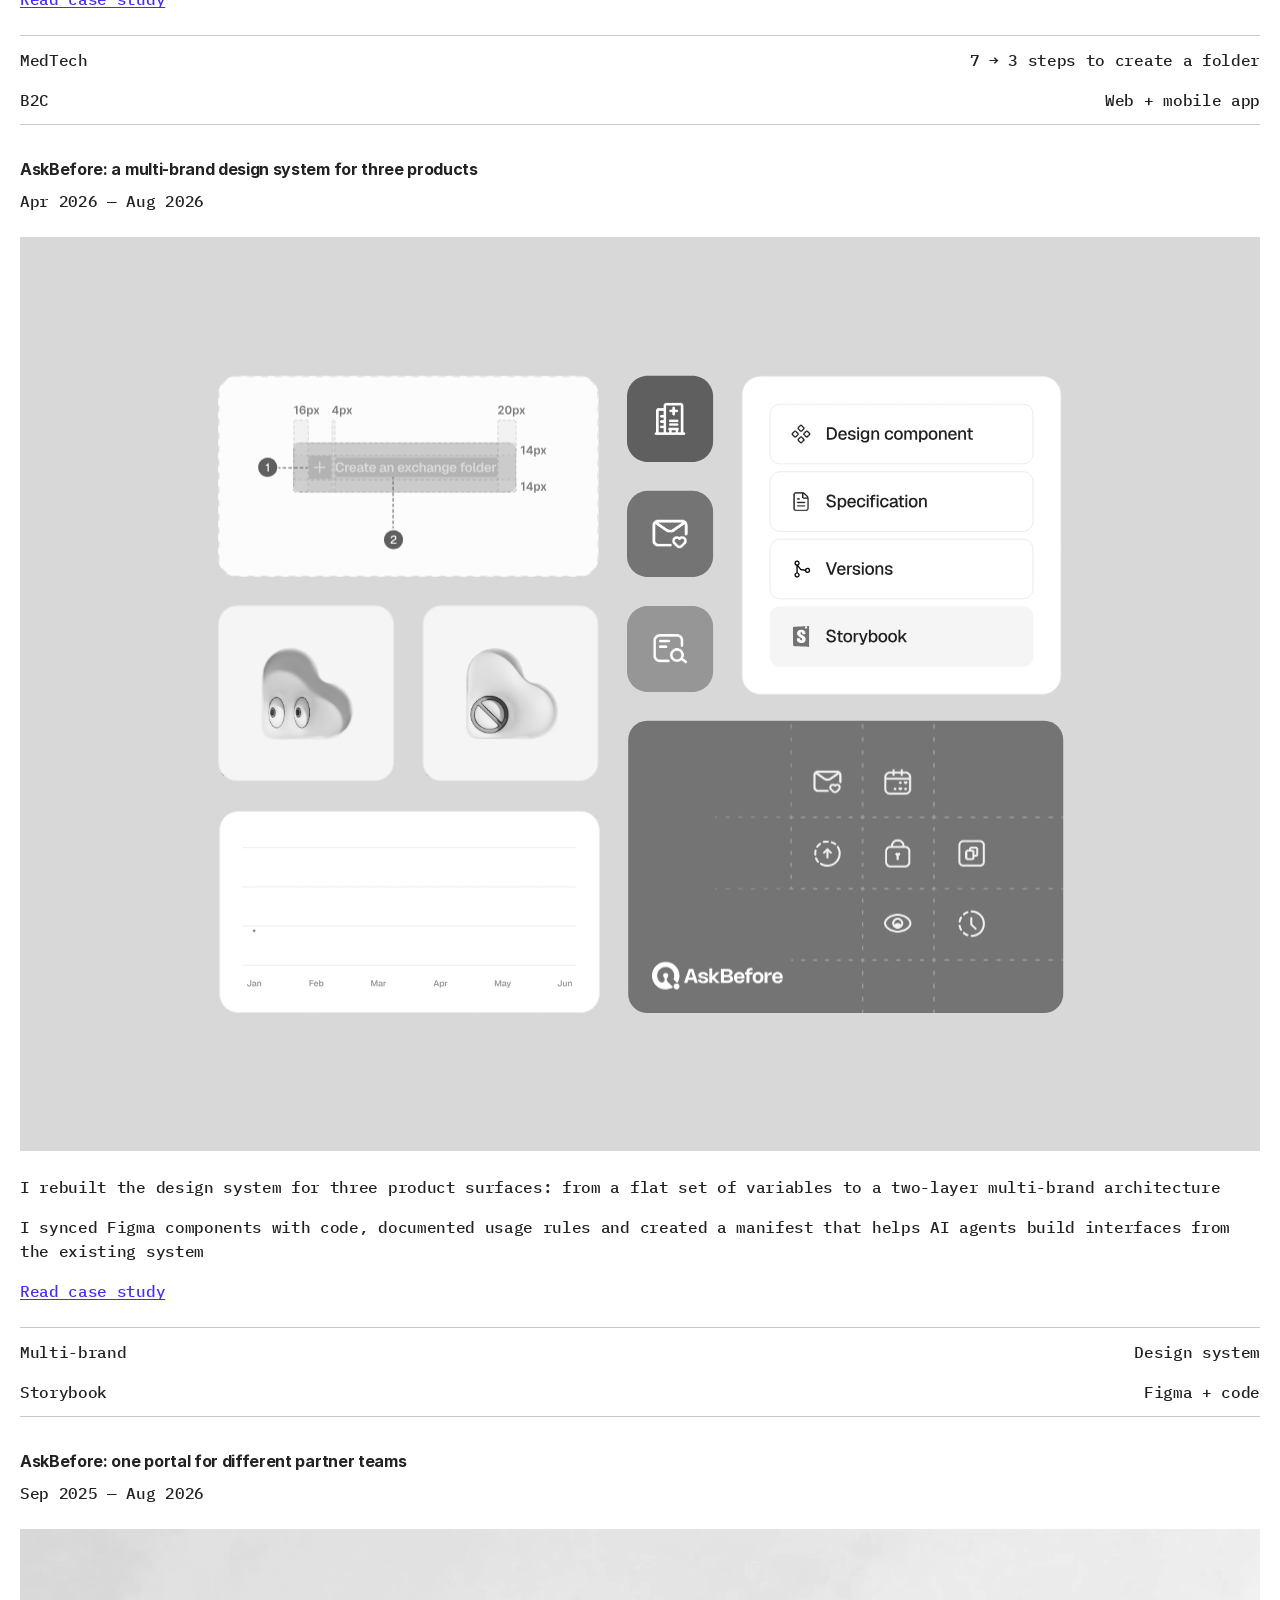
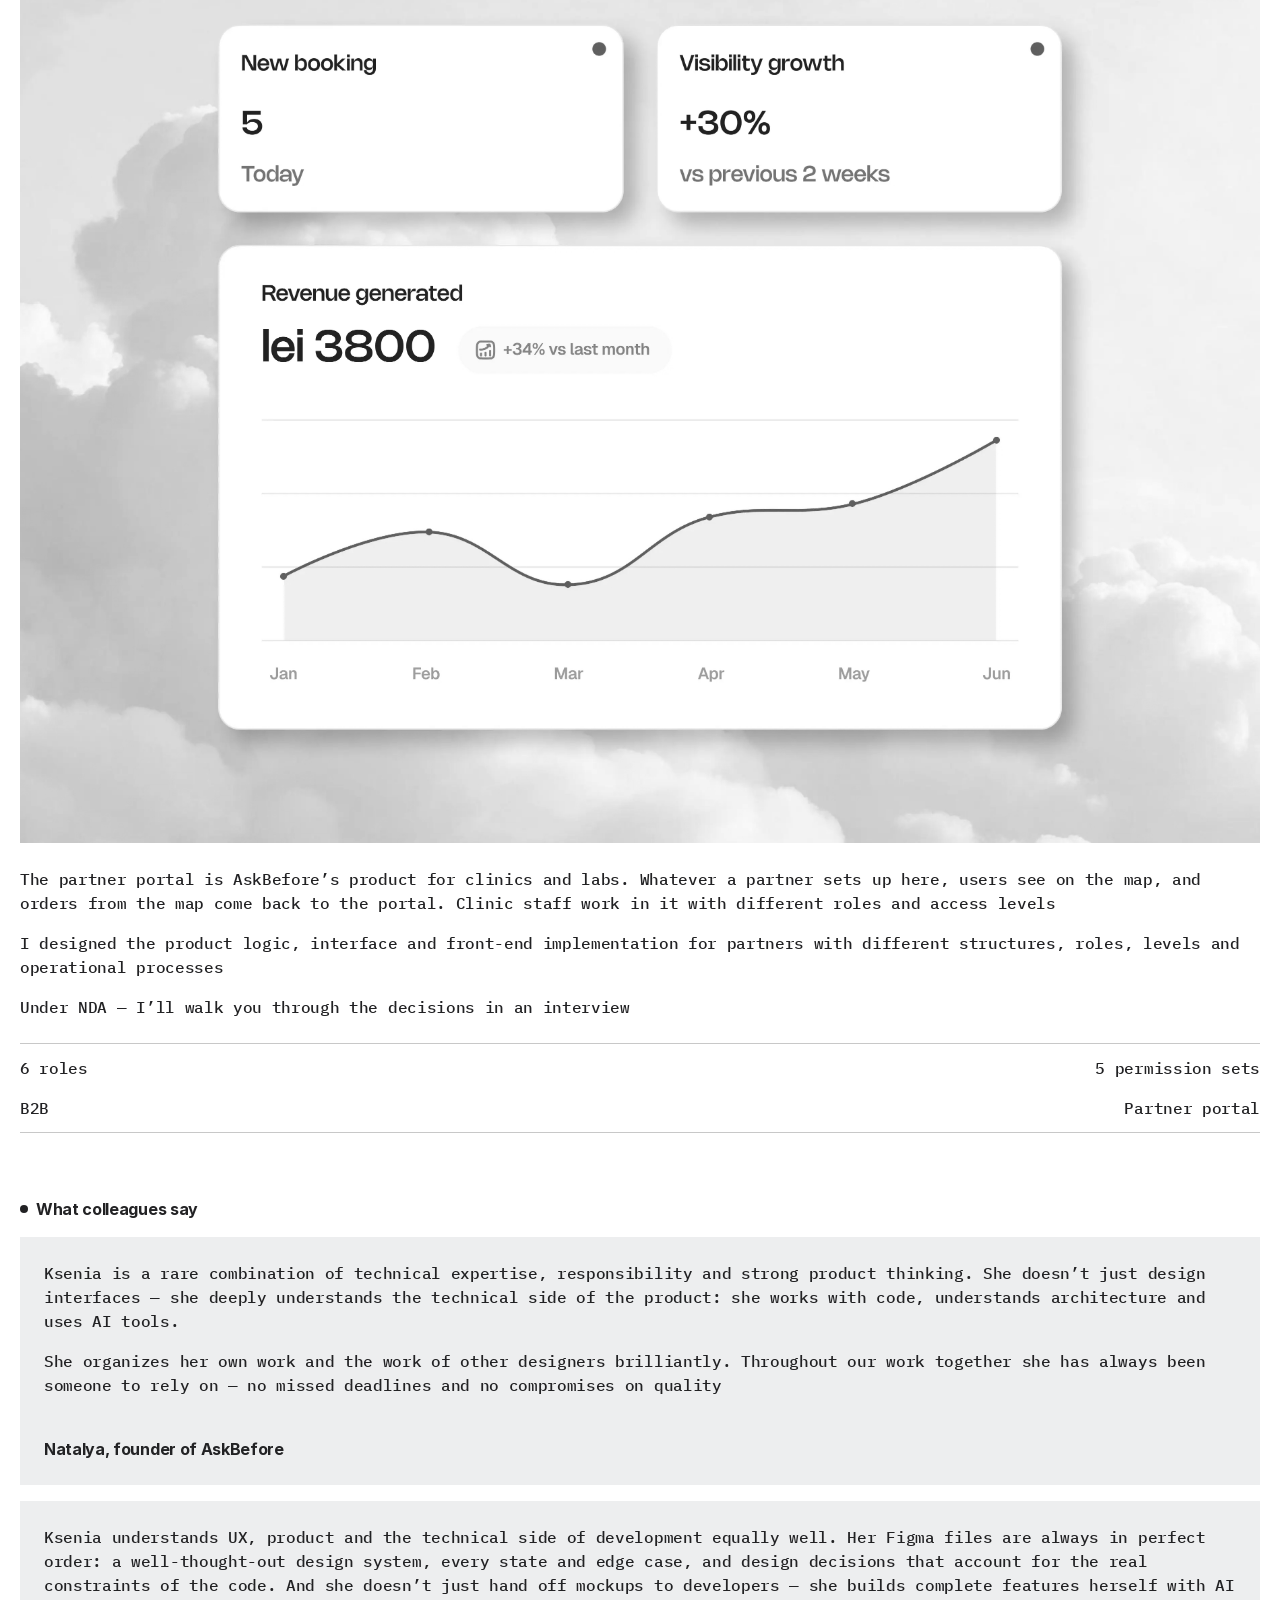
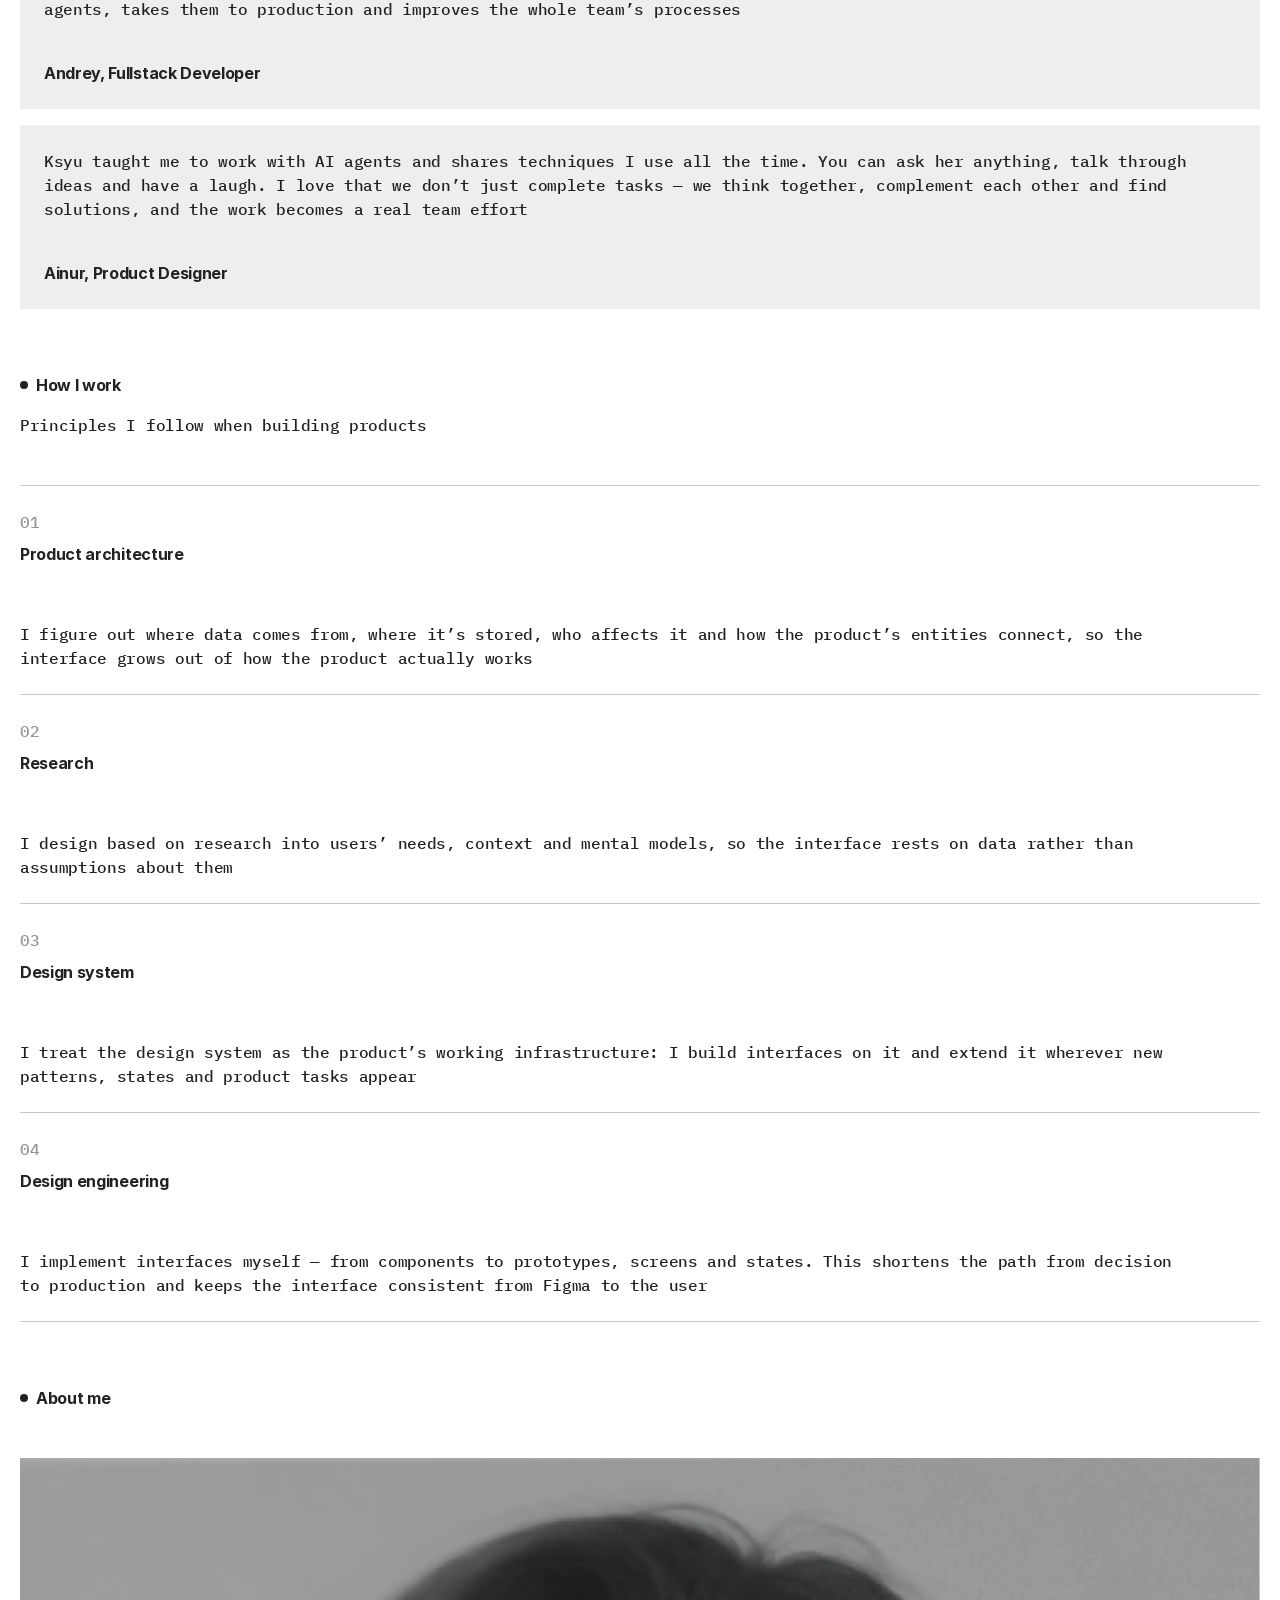
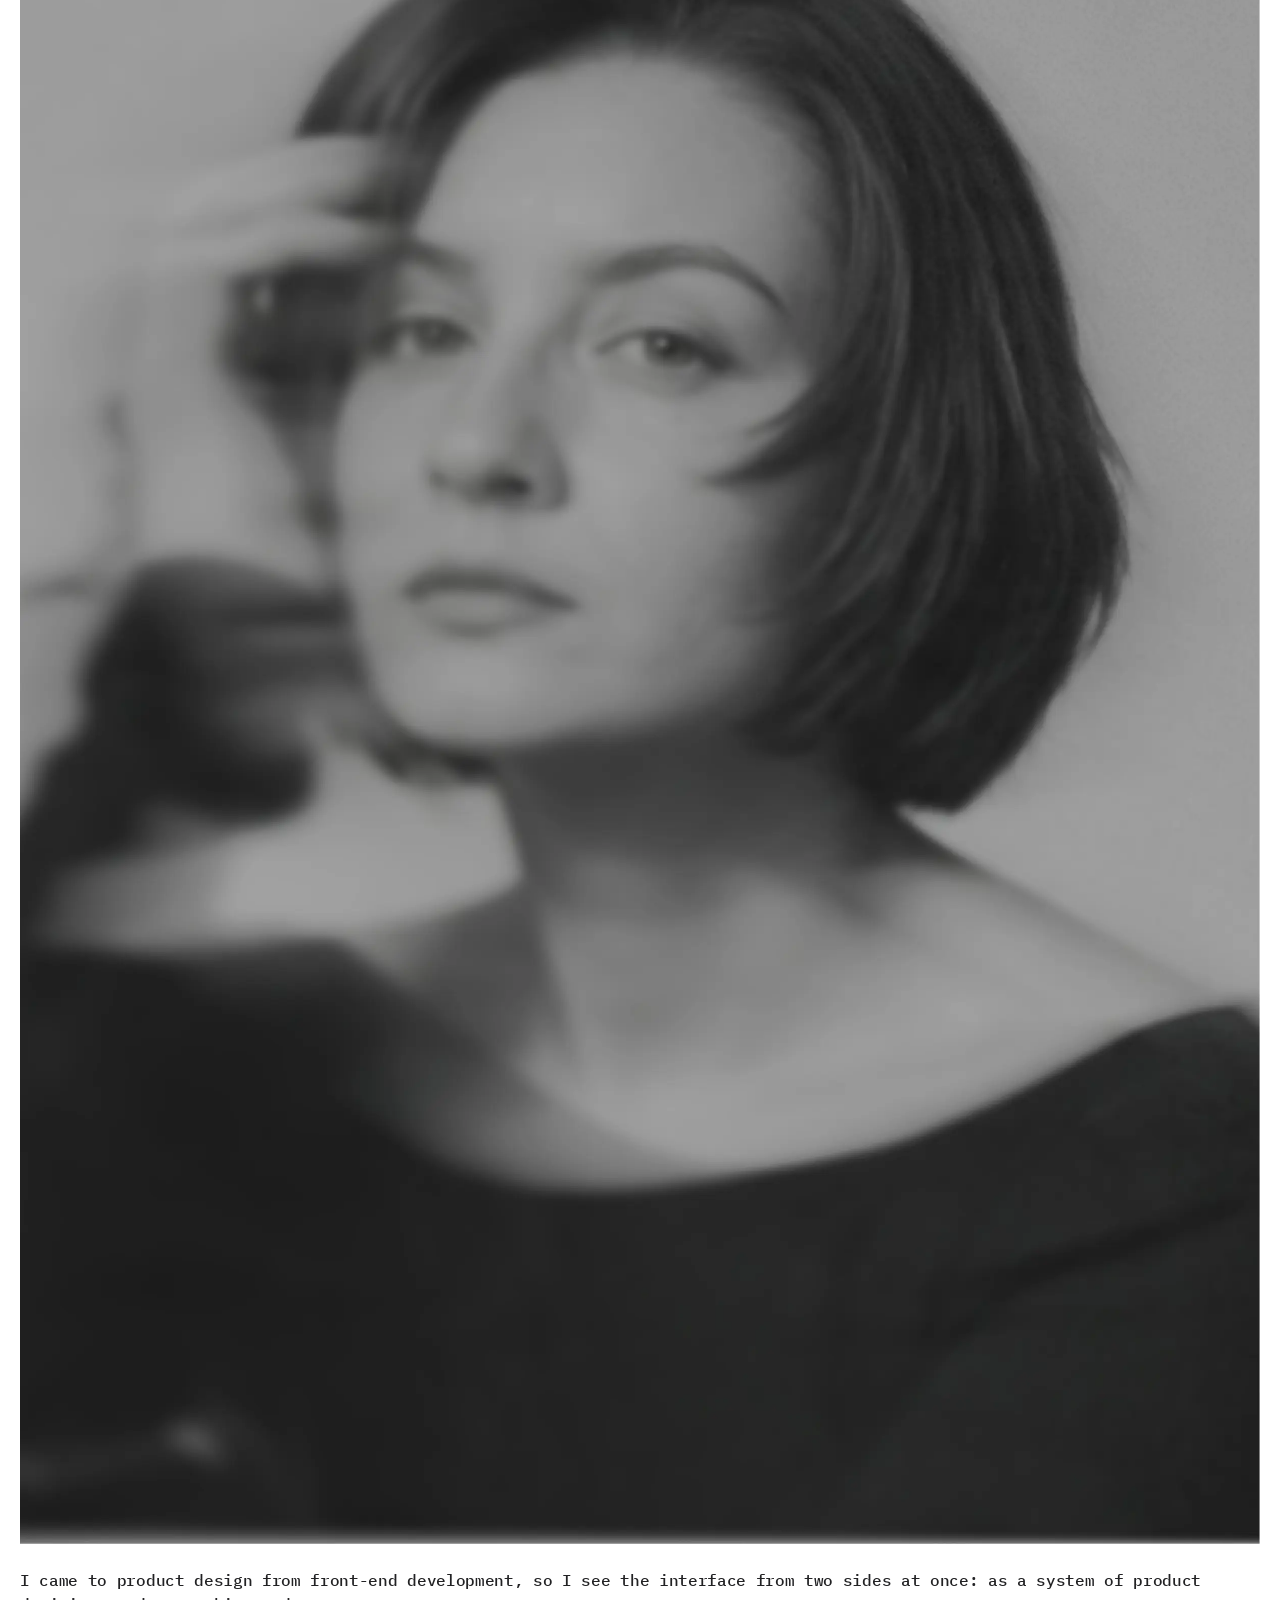
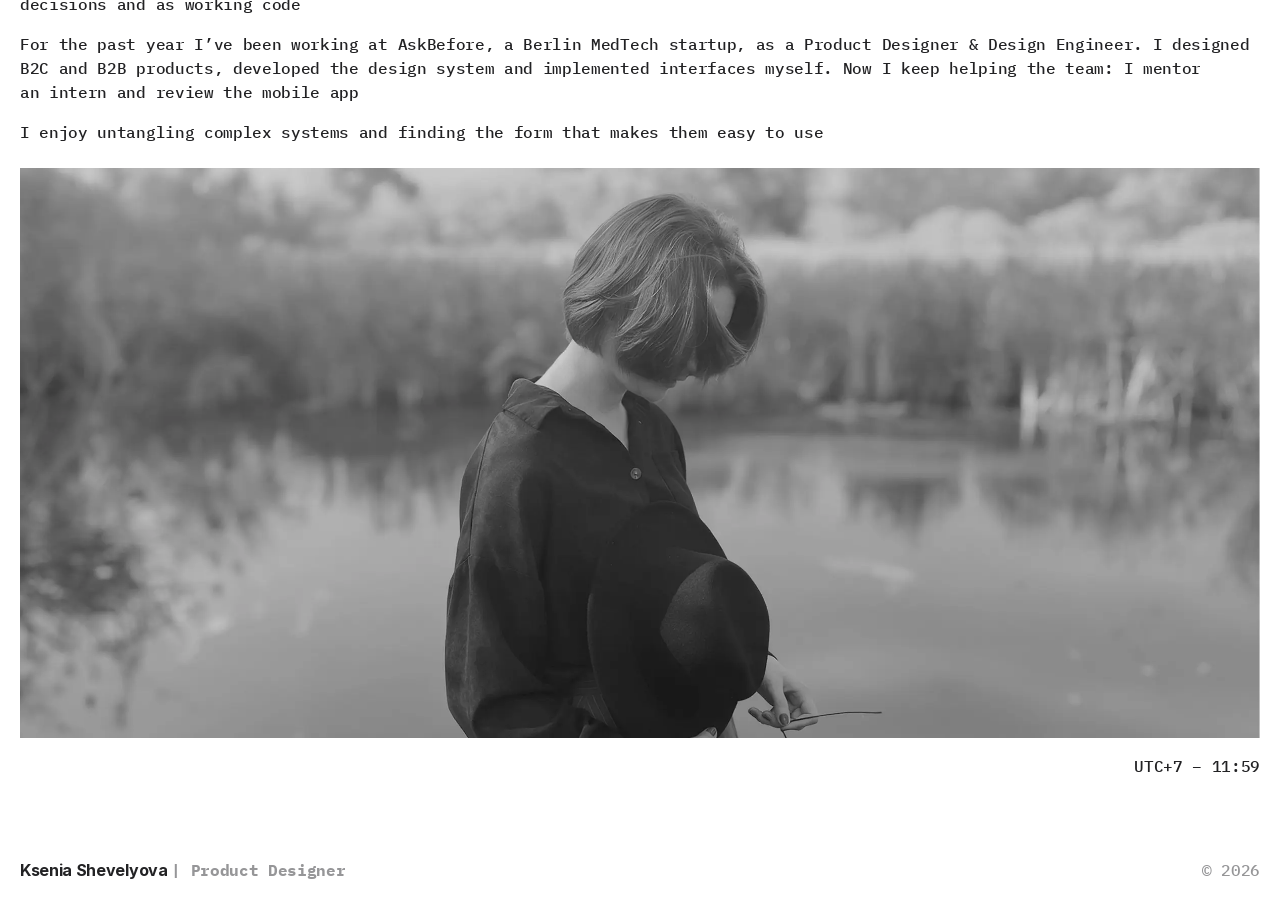
==== commit 5b427af5: "Add Lottie DS covers on the home card and case hero. Co-authored-by: Cursor <cursoragent@cursor.com>" ====
--- a/en/index.html
+++ b/en/index.html
@@ -197,6 +197,7 @@
                 aria-label="AskBefore: a multi-brand design system for three products">
                 <img src="../assets/images/cases/ds/cover.webp"
                   alt="Collage of components from AskBefore’s multi-brand design system" width="923" height="680" />
+                <div class="case__cover-lottie" data-cover-lottie data-lottie-play="hover" data-src="../assets/images/cases/ds/cover.json" aria-hidden="true"></div>
               </a>
 
               <div class="case__meta">
@@ -422,6 +423,7 @@
     </div>
   </div>
 
+  <script src="../js/vendor/lottie_light.min.js"></script>
   <script src="../js/menu.js"></script>
   <script src="../js/main.js"></script>
 </body>
--- a/css/main.css
+++ b/css/main.css
@@ -276,6 +276,33 @@
 .case__cover:hover img,
 .case.is-in-view .case__cover img {
   filter: grayscale(0);
+}
+
+.case__cover-lottie {
+  position: absolute;
+  inset: 0;
+  pointer-events: none;
+  opacity: 0;
+  filter: grayscale(1);
+  transition: filter 0.45s ease;
+}
+
+.case__cover-lottie svg {
+  width: 100%;
+  height: 100%;
+}
+
+.case__cover:hover .case__cover-lottie,
+.case.is-in-view .case__cover-lottie {
+  filter: grayscale(0);
+}
+
+.case__cover.is-lottie-ready .case__cover-lottie {
+  opacity: 1;
+}
+
+.case__cover.is-lottie-ready img {
+  opacity: 0;
 }
 
 .case__meta {
@@ -554,6 +581,26 @@
   pointer-events: none;
 }
 
+.case-hero__lottie {
+  position: absolute;
+  inset: 0;
+  pointer-events: none;
+  opacity: 0;
+}
+
+.case-hero__lottie svg {
+  width: 100%;
+  height: 100%;
+}
+
+.case-hero__cover.is-lottie-ready .case-hero__lottie {
+  opacity: 1;
+}
+
+.case-hero__cover.is-lottie-ready img {
+  opacity: 0;
+}
+
 .case-hero__meta {
   display: grid;
   grid-template-columns: repeat(3, minmax(0, 1fr));
@@ -1147,6 +1194,10 @@
     filter: grayscale(0);
   }
 
+  .case.is-in-view .case__cover-lottie {
+    filter: grayscale(0);
+  }
+
   .case__content {
     order: 3;
     gap: var(--grid-gap);
